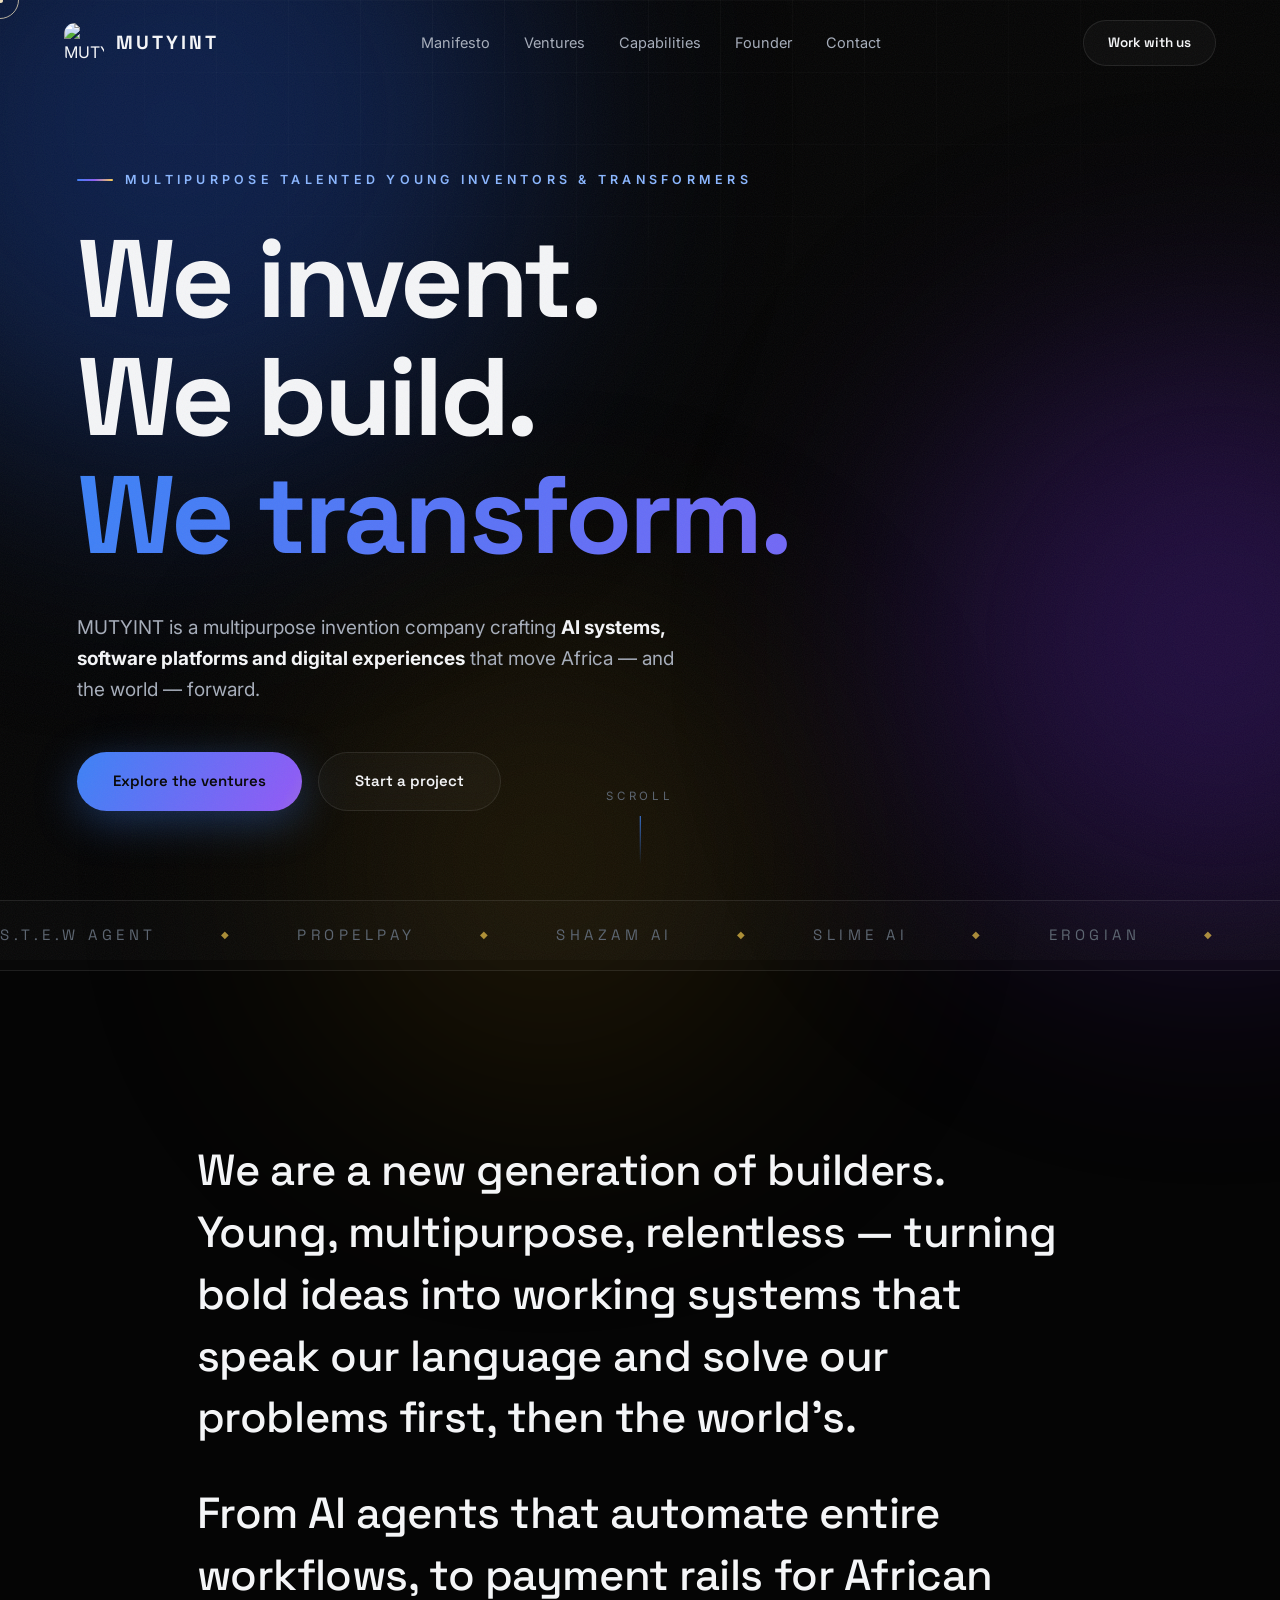
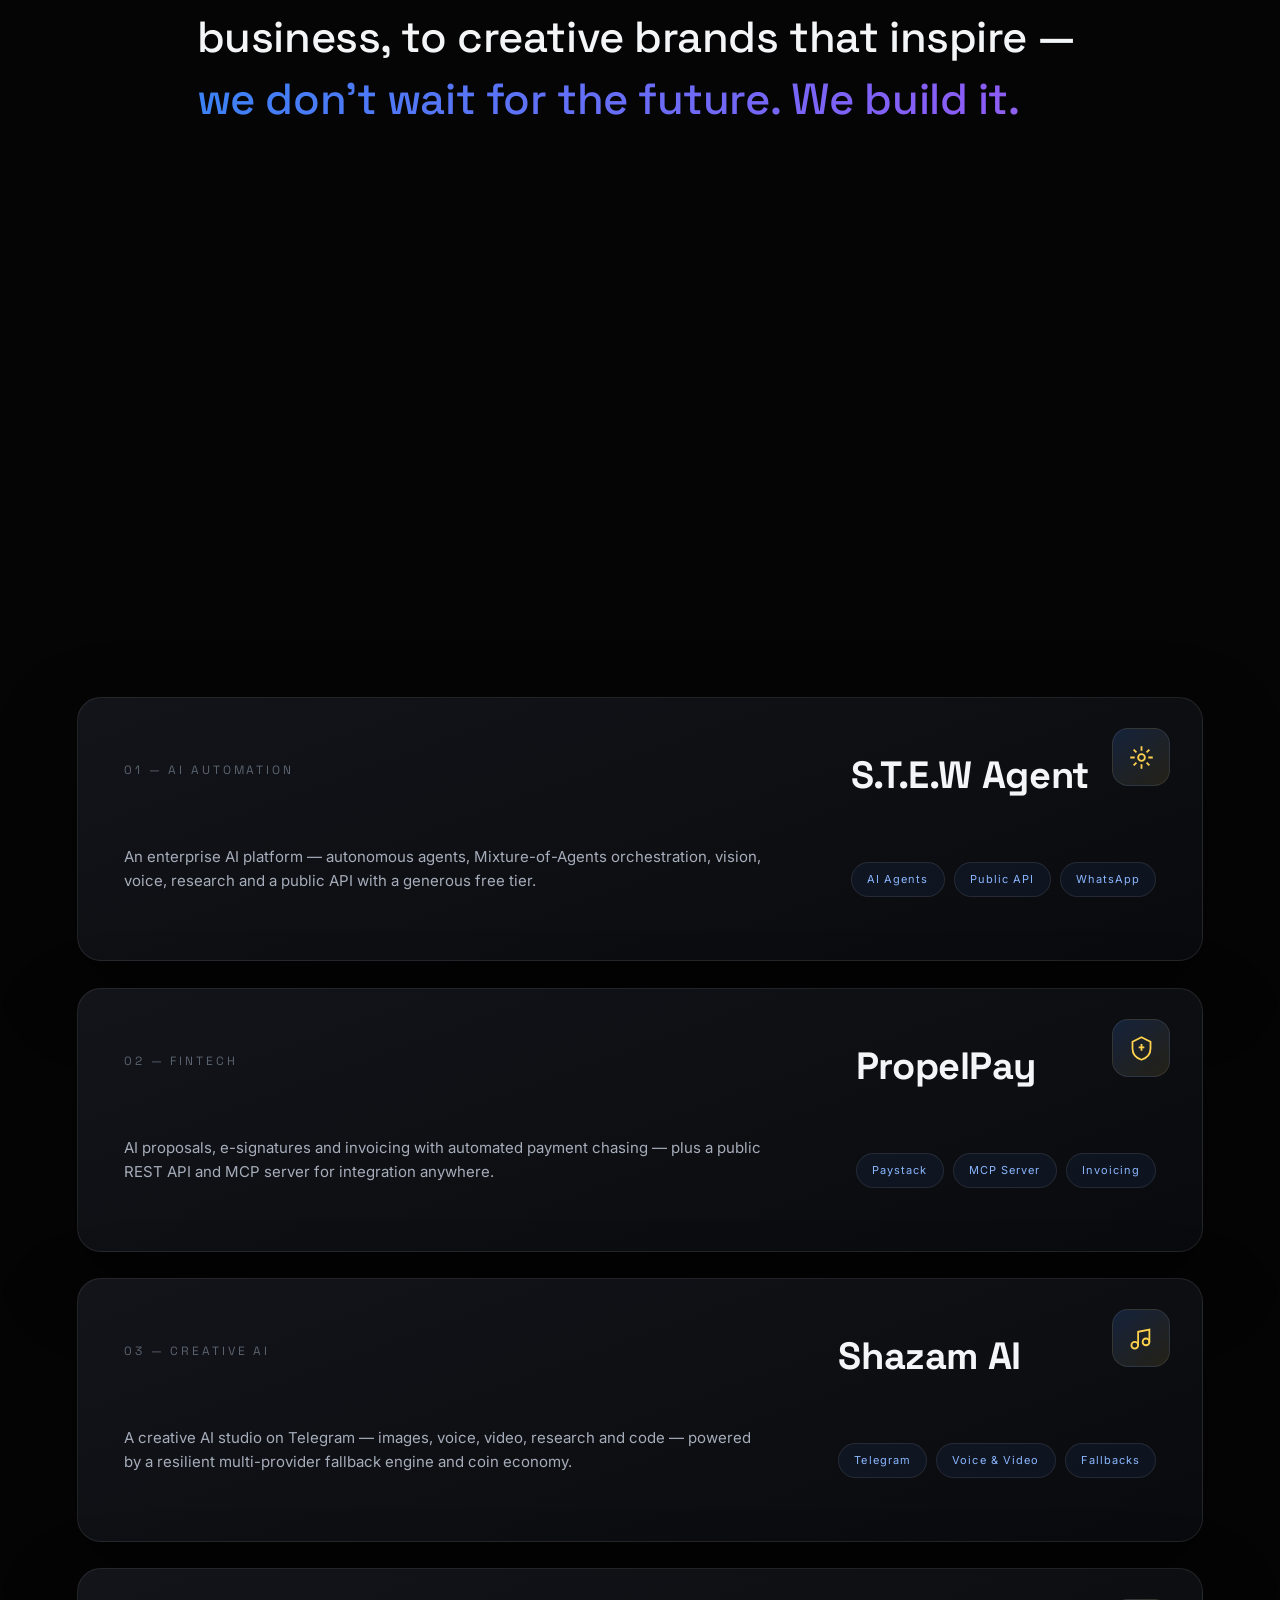
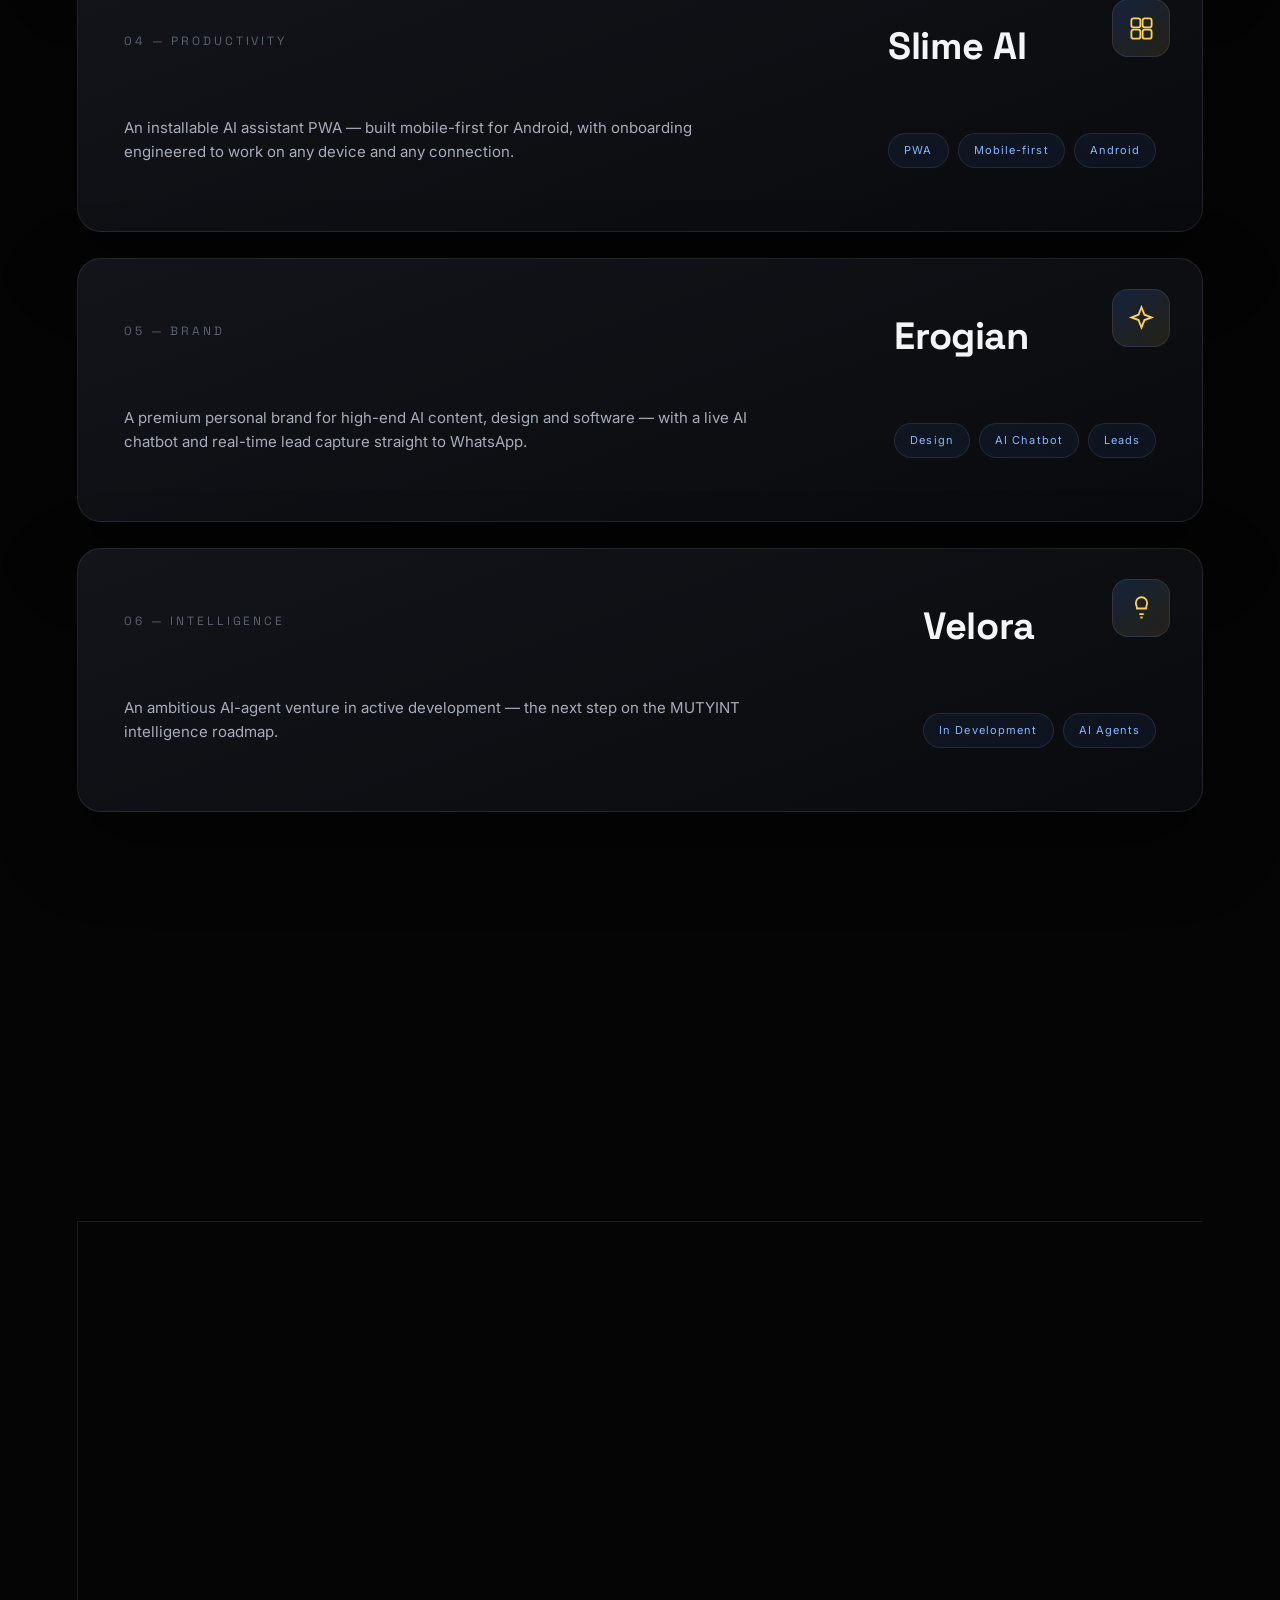
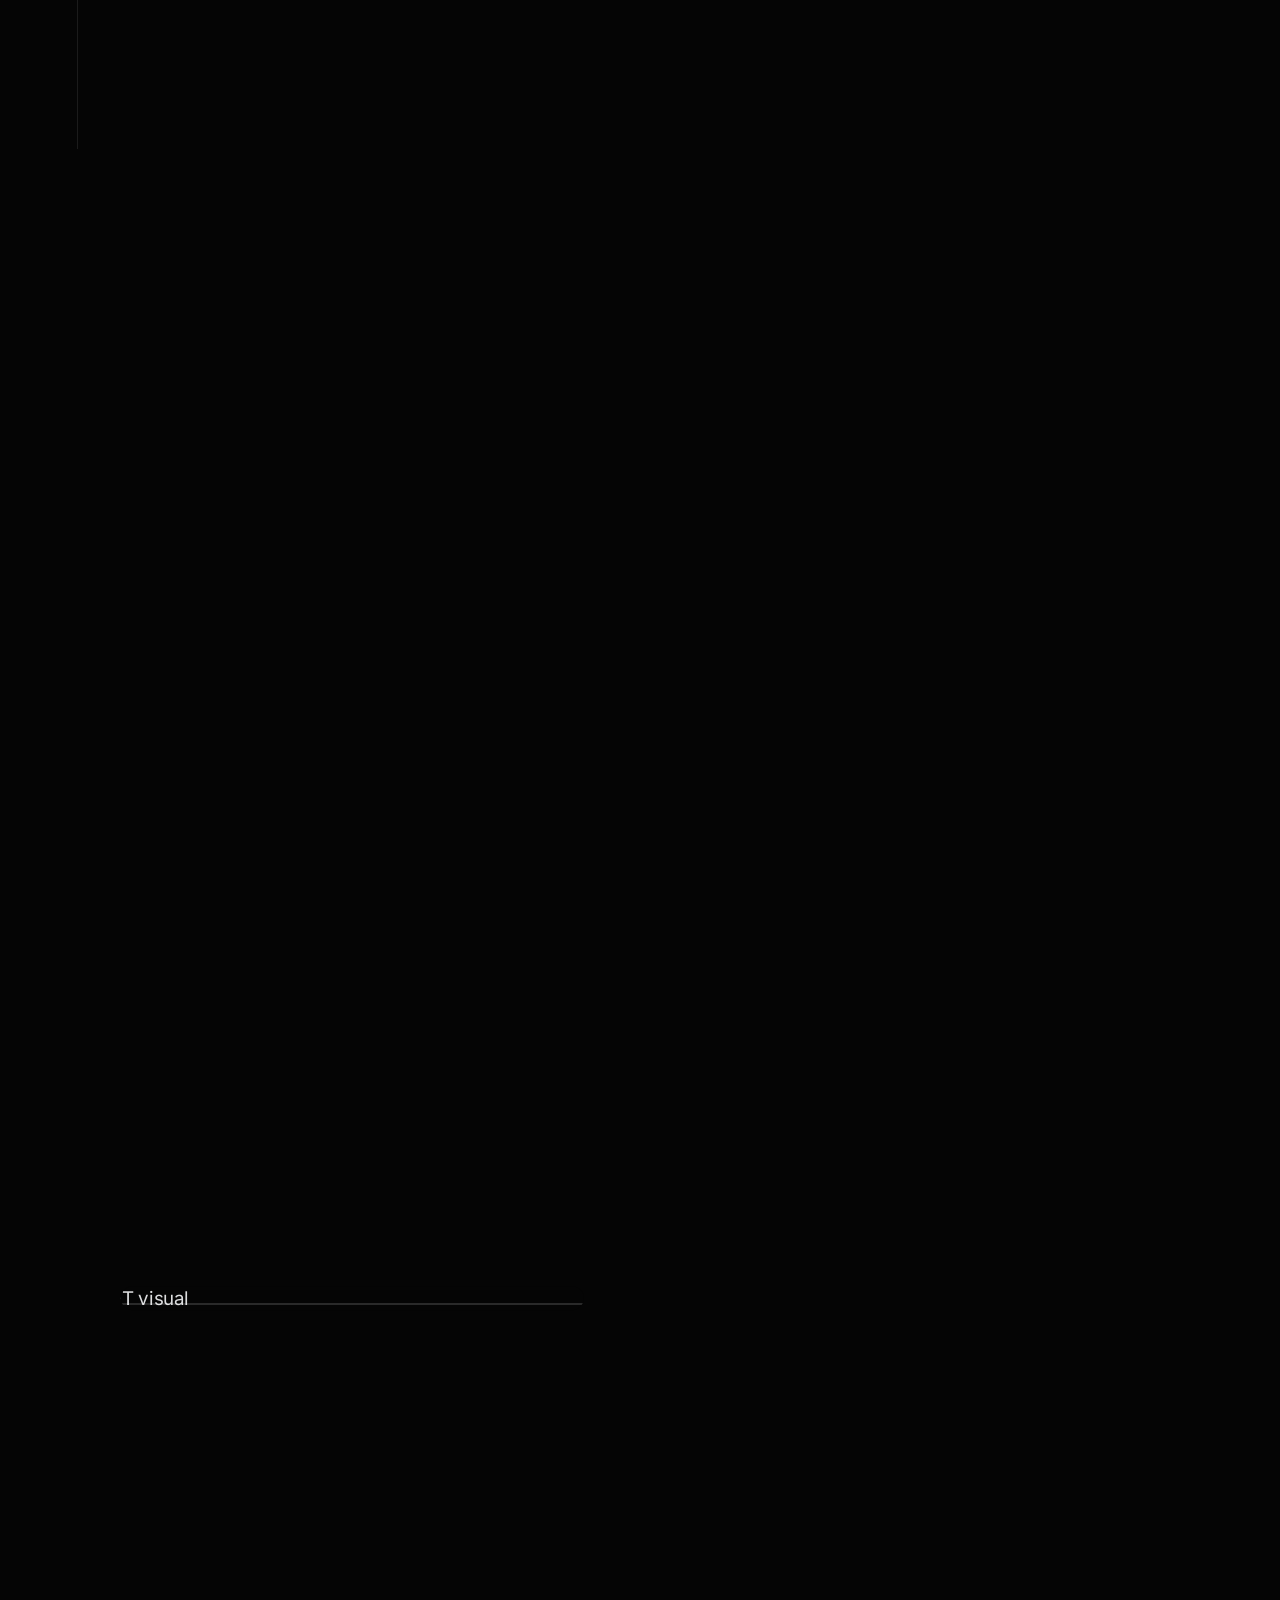
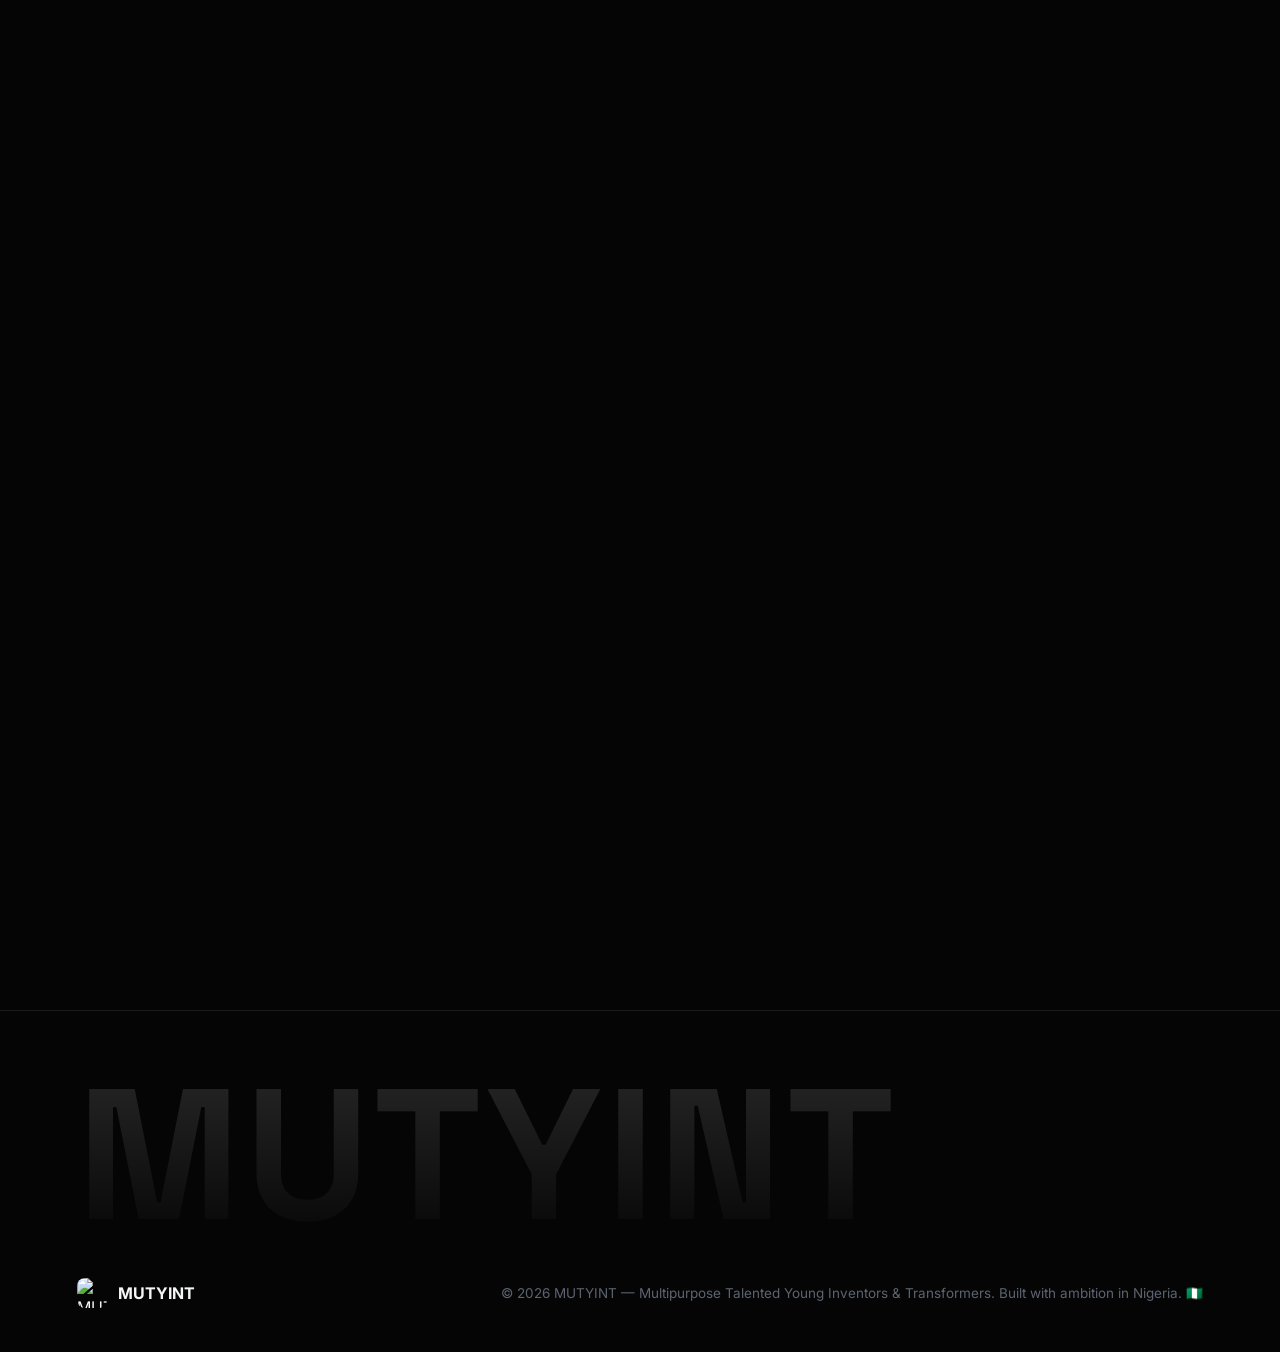
==== index.html @ 295677ee "MUTYINT flagship site: cinematic dark-luxury landing page - Preloader with counter + clip-path curta" ====
<!DOCTYPE html>
<html lang="en">
<head>
<meta charset="UTF-8">
<meta name="viewport" content="width=device-width, initial-scale=1.0">
<title>MUTYINT — Multipurpose Talented Young Inventors & Transformers</title>
<meta name="description" content="MUTYINT is a multipurpose invention company building AI systems, software platforms and digital experiences that transform how Africa — and the world — works. Home of S.T.E.W, PropelPay, Shazam AI and more.">
<meta property="og:title" content="MUTYINT — We Invent. We Transform.">
<meta property="og:description" content="Multipurpose Talented Young Inventors & Transformers. Building the future of AI, software and digital invention.">
<meta property="og:image" content="https://media.base44.com/images/public/6a3e59929cb482183c6b0370/16f58689c_generated_image.png">
<link rel="icon" href="https://media.base44.com/images/public/6a3e59929cb482183c6b0370/cd534934d_generated_image.png">
<link rel="preconnect" href="https://fonts.googleapis.com">
<link rel="preconnect" href="https://fonts.gstatic.com" crossorigin>
<link href="https://fonts.googleapis.com/css2?family=Space+Grotesk:wght@400;500;600;700&family=Inter:wght@300;400;500;600&display=swap" rel="stylesheet">
<script src="https://unpkg.com/lenis@1.1.14/dist/lenis.min.js"></script>
<style>
:root{
  --bg:#050505; --panel:rgba(255,255,255,.03); --panel2:rgba(255,255,255,.05);
  --blue:#3B82F6; --blue-bright:#8AB6FF; --gold:#FFD24D; --violet:#8B5CF6;
  --text:#F4F5F7; --muted:#A6ADBA; --faint:#5B6470;
  --radius:24px; --border:1px solid rgba(255,255,255,.09);
  --grad:linear-gradient(120deg,#3B82F6 0%,#8B5CF6 48%,#FFD24D 100%);
  --font-d:'Space Grotesk',sans-serif; --font-b:'Inter',sans-serif;
  --ease:cubic-bezier(.22,1,.36,1);
}
*{margin:0;padding:0;box-sizing:border-box}
html{scroll-behavior:auto}
html.lenis,html.lenis body{height:auto}
.lenis.lenis-smooth{scroll-behavior:auto!important}
body{background:var(--bg);color:var(--text);font-family:var(--font-b);overflow-x:hidden;line-height:1.65}
::selection{background:var(--blue);color:#fff}
a{color:inherit;text-decoration:none}
img{max-width:100%;display:block}
button{font:inherit}

/* ---------- film grain + progress ---------- */
#grain{position:fixed;inset:-60px;z-index:96;pointer-events:none;opacity:.055;background-image:url("data:image/svg+xml,%3Csvg xmlns='http://www.w3.org/2000/svg' width='300' height='300'%3E%3Cfilter id='n'%3E%3CfeTurbulence type='fractalNoise' baseFrequency='0.9' numOctaves='2'/%3E%3C/filter%3E%3Crect width='300' height='300' filter='url(%23n)'/%3E%3C/svg%3E");animation:grain 1.4s steps(4) infinite}
@keyframes grain{0%{transform:translate(0,0)}25%{transform:translate(-14px,10px)}50%{transform:translate(10px,-12px)}75%{transform:translate(-8px,-8px)}100%{transform:translate(12px,10px)}}
#prog{position:fixed;top:0;left:0;height:2px;width:0;background:var(--grad);z-index:200;box-shadow:0 0 14px rgba(59,130,246,.7)}

/* ---------- custom cursor ---------- */
#cur,#curDot{position:fixed;top:0;left:0;pointer-events:none;z-index:300;border-radius:50%;mix-blend-mode:difference}
#cur{width:38px;height:38px;border:1.5px solid rgba(255,255,255,.75);transition:width .35s var(--ease),height .35s var(--ease),opacity .3s;margin:-19px 0 0 -19px}
#curDot{width:5px;height:5px;background:#fff;margin:-2.5px 0 0 -2.5px}
#cur.big{width:74px;height:74px;margin:-37px 0 0 -37px}
@media(hover:none),(pointer:coarse){#cur,#curDot{display:none}}

/* ---------- preloader ---------- */
#loader{position:fixed;inset:0;background:var(--bg);z-index:1000;display:flex;align-items:center;justify-content:center;flex-direction:column;gap:26px;transition:clip-path 1.1s var(--ease)}
#loader.lift{clip-path:inset(0 0 100% 0)}
#loader .word{display:flex;overflow:hidden}
#loader .word span{font-family:var(--font-d);font-weight:700;font-size:clamp(40px,9vw,88px);letter-spacing:.06em;display:inline-block;transform:translateY(115%);animation:lup .9s var(--ease) forwards}
#loader .word span:nth-child(2){animation-delay:.07s;color:var(--blue-bright)}
#loader .word span:nth-child(3){animation-delay:.14s;color:var(--violet)}
#loader .word span:nth-child(4){animation-delay:.21s;color:var(--gold)}
@keyframes lup{to{transform:none}}
#loader .pct{font-family:var(--font-d);font-size:13px;letter-spacing:.5em;color:var(--faint)}
#loader .bar{width:min(240px,40vw);height:1.5px;background:rgba(255,255,255,.08);border-radius:2px;overflow:hidden}
#loader .bar i{display:block;height:100%;width:0;background:var(--grad);transition:width .2s linear}

/* ---------- background fx ---------- */
.aurora{position:fixed;border-radius:50%;filter:blur(130px);z-index:0;pointer-events:none;will-change:transform}
.aurora.a1{width:55vw;height:55vw;background:#163a8f;top:-18vw;left:-14vw;opacity:.5}
.aurora.a2{width:46vw;height:46vw;background:#5b21b6;top:38vh;right:-18vw;opacity:.34}
.aurora.a3{width:38vw;height:38vw;background:#7a5808;bottom:-16vw;left:24vw;opacity:.2}
.mesh{position:fixed;inset:0;z-index:0;pointer-events:none;background-image:linear-gradient(rgba(255,255,255,.028) 1px,transparent 1px),linear-gradient(90deg,rgba(255,255,255,.028) 1px,transparent 1px);background-size:72px 72px;mask-image:radial-gradient(80% 60% at 50% 0%,#000 10%,transparent 78%)}

/* ---------- nav ---------- */
nav{position:fixed;top:0;left:0;right:0;z-index:150;display:flex;align-items:center;justify-content:space-between;padding:20px clamp(20px,5vw,64px);transition:transform .55s var(--ease),background .4s,border-color .4s;border-bottom:1px solid transparent}
nav.scrolled{background:rgba(5,5,5,.68);backdrop-filter:blur(20px);border-color:rgba(255,255,255,.07)}
nav.hide{transform:translateY(-110%)}
.brand{display:flex;align-items:center;gap:12px}
.brand img{width:40px;height:40px;border-radius:11px;transition:transform .5s var(--ease)}
.brand:hover img{transform:rotate(-8deg) scale(1.08)}
.brand b{font-family:var(--font-d);font-size:19px;letter-spacing:.16em}
.nav-links{display:flex;gap:34px;font-size:14.5px;color:var(--muted)}
.nav-links a{position:relative;transition:color .3s;padding:4px 0}
.nav-links a::after{content:"";position:absolute;left:0;bottom:0;width:100%;height:1.5px;background:var(--grad);transform:scaleX(0);transform-origin:right;transition:transform .45s var(--ease)}
.nav-links a:hover{color:#fff}
.nav-links a:hover::after{transform:scaleX(1);transform-origin:left}
.nav-cta{font-family:var(--font-d);font-size:13.5px;font-weight:600;padding:11px 24px;border-radius:999px;border:var(--border);background:var(--panel);color:var(--text);transition:.35s;cursor:pointer}
.nav-cta:hover{border-color:rgba(138,182,255,.55);background:rgba(59,130,246,.13);box-shadow:0 0 28px rgba(59,130,246,.25)}
#burger{display:none;flex-direction:column;gap:5.5px;background:none;border:none;cursor:pointer;padding:6px;z-index:160}
#burger i{width:24px;height:2px;background:var(--text);transition:.4s var(--ease);display:block;border-radius:2px}
#burger.open i:nth-child(1){transform:translateY(7.5px) rotate(45deg)}
#burger.open i:nth-child(2){opacity:0;transform:scaleX(0)}
#burger.open i:nth-child(3){transform:translateY(-7.5px) rotate(-45deg)}

/* ---------- shared ---------- */
section{position:relative;z-index:1;padding:clamp(90px,13vh,150px) clamp(20px,6vw,90px);max-width:1280px;margin:0 auto}
.eyebrow{display:inline-flex;align-items:center;gap:12px;font-size:12.5px;letter-spacing:.34em;text-transform:uppercase;color:var(--blue-bright);font-weight:600;margin-bottom:24px}
.eyebrow::before{content:"";width:36px;height:1.5px;background:var(--grad);border-radius:2px}
h2{font-family:var(--font-d);font-size:clamp(36px,5vw,62px);line-height:1.06;font-weight:700;letter-spacing:-.015em;margin-bottom:20px}
.grad-text{background:var(--grad);background-size:200% auto;-webkit-background-clip:text;background-clip:text;-webkit-text-fill-color:transparent;animation:gradShift 6s ease-in-out infinite alternate}
@keyframes gradShift{to{background-position:100% center}}
.sub{color:var(--muted);font-size:clamp(15px,1.4vw,18px);max-width:640px}

/* line mask reveal */
.mask{display:block;overflow:hidden}
.mask>span{display:block;transform:translateY(112%);transition:transform 1.15s var(--ease)}
.in .mask>span,.mask.in>span{transform:none}
.m2 .mask:nth-child(2)>span{transition-delay:.1s}.m3 .mask:nth-child(3)>span{transition-delay:.2s}

/* fade reveal */
.rv{opacity:0;transform:translateY(40px);transition:opacity 1s var(--ease),transform 1s var(--ease)}
.rv.in{opacity:1;transform:none}
.rv.d1{transition-delay:.12s}.rv.d2{transition-delay:.24s}.rv.d3{transition-delay:.36s}.rv.d4{transition-delay:.48s}

/* ---------- hero ---------- */
.hero{min-height:100svh;display:flex;flex-direction:column;justify-content:center;padding:150px clamp(20px,6vw,90px) 70px;max-width:1280px;margin:0 auto;position:relative;z-index:1}
.hero-visual{position:absolute;right:-6vw;top:12vh;width:min(52vw,760px);z-index:-1;opacity:.42;filter:saturate(1.15);mask-image:radial-gradient(closest-side,#000 26%,transparent 90%);will-change:transform}
.hero h1{font-family:var(--font-d);font-weight:700;font-size:clamp(46px,8.6vw,118px);line-height:1.01;letter-spacing:-.03em;margin:10px 0 34px}
.hero h1 .mask{padding-bottom:.06em}
.hero h1 .mask>span{transform:translateY(112%)}
.hero.play .mask>span{transform:none}
.hero.play .mask:nth-child(2)>span{transition-delay:.13s}
.hero.play .mask:nth-child(3)>span{transition-delay:.26s}
.hero .lead{color:var(--muted);font-size:clamp(16px,1.5vw,19px);max-width:620px;margin-bottom:46px;opacity:0;transform:translateY(26px);transition:opacity 1s var(--ease) .5s,transform 1s var(--ease) .5s}
.hero.play .lead{opacity:1;transform:none}
.hero .lead strong{color:var(--text)}
.hero-btns{display:flex;gap:16px;flex-wrap:wrap;opacity:0;transform:translateY(26px);transition:opacity 1s var(--ease) .65s,transform 1s var(--ease) .65s}
.hero.play .hero-btns{opacity:1;transform:none}
.btn{position:relative;display:inline-flex;align-items:center;gap:10px;font-family:var(--font-d);font-weight:600;font-size:15px;padding:16px 36px;border-radius:999px;transition:transform .5s var(--ease),box-shadow .5s var(--ease),background-position .6s;cursor:pointer;border:none;will-change:transform}
.btn.primary{background:var(--grad);background-size:200% auto;color:#050505;box-shadow:0 10px 44px rgba(59,130,246,.35)}
.btn.primary:hover{background-position:100% center;box-shadow:0 18px 64px rgba(139,92,246,.5)}
.btn.primary::after{content:"";position:absolute;inset:0;border-radius:inherit;background:linear-gradient(105deg,transparent 38%,rgba(255,255,255,.55) 50%,transparent 62%);translate:-120% 0;transition:translate .9s var(--ease)}
.btn.primary:hover::after{translate:120% 0}
.btn.ghost{background:var(--panel);border:var(--border);color:var(--text);backdrop-filter:blur(10px)}
.btn.ghost:hover{border-color:rgba(255,210,77,.5);box-shadow:0 0 34px rgba(255,210,77,.16)}
.scroll-hint{position:absolute;bottom:36px;left:50%;transform:translateX(-50%);color:var(--faint);font-size:11.5px;letter-spacing:.34em;text-transform:uppercase;display:flex;flex-direction:column;align-items:center;gap:10px;opacity:0;transition:opacity 1s 1.2s}
.hero.play~.scroll-hint,.scroll-hint.in{opacity:1}
.scroll-hint::after{content:"";width:1px;height:48px;background:linear-gradient(var(--blue),transparent);animation:drop 1.9s var(--ease) infinite}
@keyframes drop{0%{transform:scaleY(0);transform-origin:top}55%{transform:scaleY(1);transform-origin:top}56%{transform-origin:bottom}100%{transform:scaleY(0);transform-origin:bottom}}

/* ---------- ticker ---------- */
.ticker{position:relative;z-index:1;border-top:var(--border);border-bottom:var(--border);padding:22px 0;overflow:hidden;background:rgba(255,255,255,.015)}
.ticker-track{display:flex;gap:64px;width:max-content;animation:scrollX 32s linear infinite;white-space:nowrap}
.ticker:hover .ticker-track{animation-play-state:paused}
.ticker-track span{font-family:var(--font-d);font-size:15px;letter-spacing:.3em;text-transform:uppercase;color:var(--faint);display:flex;align-items:center;gap:64px;transition:color .3s}
.ticker-track span:hover{color:var(--gold)}
.ticker-track span::after{content:"◆";color:var(--gold);font-size:10px;opacity:.65}
@keyframes scrollX{to{transform:translateX(-50%)}}

/* ---------- manifesto (scroll-lit words) ---------- */
.mani{max-width:1040px}
.mani p{font-family:var(--font-d);font-size:clamp(24px,3.4vw,44px);line-height:1.42;font-weight:500;letter-spacing:-.01em}
.mani p .w{opacity:.13;transition:opacity .5s ease}
.mani p .w.lit{opacity:1}
.mani p em{font-style:normal;background:var(--grad);background-size:200% auto;-webkit-background-clip:text;background-clip:text;-webkit-text-fill-color:transparent}
.mani .gap{display:block;height:34px}

/* ---------- ventures: sticky stack ---------- */
#ventures .head{margin-bottom:10px}
.stack{position:relative;z-index:1;margin-top:70px;display:flex;flex-direction:column;gap:26px}
.stack .sp{position:sticky;top:calc(88px + var(--i)*14px)}
.vcard{position:relative;background:linear-gradient(160deg,rgba(20,22,28,.92),rgba(10,11,14,.94));border:var(--border);border-radius:var(--radius);padding:clamp(28px,4vw,46px);display:grid;grid-template-columns:1fr auto;gap:26px;align-items:center;overflow:hidden;transform-style:preserve-3d;box-shadow:0 30px 80px rgba(0,0,0,.45);will-change:transform;transition:box-shadow .5s}
.vcard::before{content:"";position:absolute;inset:0;background:radial-gradient(680px circle at var(--mx,50%) var(--my,0%),rgba(59,130,246,.15),transparent 44%);opacity:0;transition:opacity .5s}
.vcard:hover::before{opacity:1}
.vcard .num{font-family:var(--font-d);font-size:12px;color:var(--faint);letter-spacing:.24em;margin-bottom:20px}
.vcard .ic{position:absolute;top:30px;right:32px;width:58px;height:58px;border-radius:16px;display:grid;place-items:center;background:linear-gradient(140deg,rgba(59,130,246,.18),rgba(255,210,77,.1));border:var(--border);transition:transform .5s var(--ease)}
.vcard:hover .ic{transform:rotate(-8deg) scale(1.1)}
.vcard .ic svg{width:27px;height:27px;stroke:var(--gold);fill:none;stroke-width:1.6}
.vcard h3{font-family:var(--font-d);font-size:clamp(26px,3vw,38px);margin-bottom:12px;letter-spacing:-.01em}
.vcard p{color:var(--muted);font-size:15px;max-width:640px;margin-bottom:20px}
.chips{display:flex;flex-wrap:wrap;gap:9px}
.chip{font-size:11px;letter-spacing:.1em;padding:7px 15px;border-radius:999px;border:var(--border);color:var(--blue-bright);background:rgba(59,130,246,.07);transition:.3s}
.vcard:hover .chip{border-color:rgba(138,182,255,.3)}

/* ---------- capabilities ---------- */
.caps{display:grid;grid-template-columns:repeat(2,1fr);margin-top:56px;border-top:var(--border);border-left:var(--border)}
.cap{padding:48px 40px;border-right:var(--border);border-bottom:var(--border);position:relative;overflow:hidden;transition:background .5s}
.cap::before{content:"";position:absolute;left:0;top:0;width:100%;height:2px;background:var(--grad);transform:scaleX(0);transform-origin:left;transition:transform .6s var(--ease)}
.cap:hover::before{transform:scaleX(1)}
.cap:hover{background:rgba(255,255,255,.026)}
.cap .k{font-family:var(--font-d);font-size:13px;color:var(--gold);letter-spacing:.26em;margin-bottom:18px}
.cap h3{font-family:var(--font-d);font-size:clamp(21px,2vw,27px);margin-bottom:13px}
.cap p{color:var(--muted);font-size:14.5px;max-width:480px}
.cap .arrow{position:absolute;right:34px;bottom:30px;font-size:22px;color:var(--faint);transition:transform .5s var(--ease),color .4s}
.cap:hover .arrow{transform:translate(6px,-6px);color:var(--gold)}

/* ---------- stats ---------- */
.stats{display:grid;grid-template-columns:repeat(4,1fr);gap:20px;margin-top:54px}
.stat{text-align:center;padding:42px 16px;background:var(--panel);border:var(--border);border-radius:var(--radius);position:relative;overflow:hidden;transition:transform .5s var(--ease),border-color .4s}
.stat:hover{transform:translateY(-6px);border-color:rgba(138,182,255,.32)}
.stat::after{content:"";position:absolute;bottom:0;left:22%;right:22%;height:2px;background:var(--grad);opacity:0;transition:opacity .4s}
.stat:hover::after{opacity:1}
.stat b{font-family:var(--font-d);font-size:clamp(40px,4.6vw,60px);font-weight:700;display:block;line-height:1.08;background:var(--grad);background-size:200% auto;-webkit-background-clip:text;background-clip:text;-webkit-text-fill-color:transparent}
.stat span{color:var(--muted);font-size:12.5px;letter-spacing:.18em;text-transform:uppercase}

/* ---------- founder ---------- */
.founder{display:grid;grid-template-columns:1.05fr .95fr;gap:clamp(34px,6vw,90px);align-items:center}
.founder .mark{position:relative;border-radius:30px;overflow:hidden;border:var(--border);background:var(--bg);clip-path:inset(8% 8% 8% 8% round 26px);transition:clip-path 1.2s var(--ease)}
.founder .mark.in{clip-path:inset(0 0 0 0 round 30px)}
.founder .mark img{width:100%;opacity:.9;transform:scale(1.18);transition:transform 1.4s var(--ease)}
.founder .mark.in img{transform:scale(1)}
.founder .frame{position:absolute;inset:18px;border:1px solid rgba(255,255,255,.15);border-radius:16px;pointer-events:none}
.founder blockquote{font-family:var(--font-d);font-size:clamp(21px,2.5vw,29px);line-height:1.45;border-left:3px solid;border-image:var(--grad) 1;padding-left:28px;margin:30px 0 28px;font-weight:500}
.founder .who{display:flex;align-items:center;gap:16px;margin-top:32px}
.founder .who img{width:54px;height:54px;border-radius:50%;border:1px solid rgba(255,210,77,.45)}
.founder .who b{font-family:var(--font-d);display:block;font-size:17px}
.founder .who span{color:var(--muted);font-size:13.5px}
.founder .bio{color:var(--muted);font-size:15.5px}
.founder .bio strong{color:var(--gold)}

/* ---------- cta ---------- */
.cta-box{text-align:center;padding:clamp(64px,10vw,120px) clamp(20px,6vw,80px);border-radius:34px;position:relative;overflow:hidden;border:var(--border);background:radial-gradient(130% 150% at 50% -25%,rgba(59,130,246,.18),rgba(5,5,5,0) 55%),var(--panel)}
.cta-box::before{content:"";position:absolute;top:-2px;left:28%;right:28%;height:2px;background:var(--grad)}
.cta-box .sub{margin:0 auto 46px}
.cta-box .hero-btns{justify-content:center}
.cta-contact{display:flex;gap:14px;justify-content:center;flex-wrap:wrap;margin-top:30px}
.cta-contact a{display:inline-flex;align-items:center;gap:9px;padding:14px 28px;border-radius:999px;border:var(--border);background:rgba(255,255,255,.03);color:var(--muted);font-size:14px;transition:.35s}
.cta-contact a:hover{color:#fff;border-color:rgba(138,182,255,.55);box-shadow:0 0 28px rgba(59,130,246,.16);transform:translateY(-3px)}

/* ---------- footer ---------- */
footer{position:relative;z-index:1;border-top:var(--border);padding:60px clamp(20px,6vw,90px) 44px;max-width:1280px;margin:0 auto}
footer .wordmark{font-family:var(--font-d);font-weight:700;font-size:clamp(64px,14.5vw,210px);letter-spacing:.02em;line-height:.9;background:linear-gradient(180deg,rgba(255,255,255,.13),rgba(255,255,255,.015));-webkit-background-clip:text;background-clip:text;-webkit-text-fill-color:transparent;user-select:none;margin-bottom:40px;transition:background .6s}
footer .wordmark:hover{background:linear-gradient(180deg,rgba(138,182,255,.35),rgba(255,210,77,.06));-webkit-background-clip:text;background-clip:text}
footer .row{display:flex;justify-content:space-between;align-items:center;gap:26px;flex-wrap:wrap}
footer p{color:var(--faint);font-size:13.5px}
footer .fbrand{display:flex;align-items:center;gap:11px}
footer .fbrand img{width:30px;height:30px;border-radius:8px}

/* ---------- responsive ---------- */
@media(max-width:960px){
  .nav-links{position:fixed;top:0;right:0;bottom:0;width:min(80vw,340px);background:rgba(6,6,9,.97);backdrop-filter:blur(26px);flex-direction:column;justify-content:center;padding:0 46px;gap:32px;transform:translateX(102%);transition:transform .6s var(--ease);border-left:var(--border);z-index:155}
  .nav-links.open{transform:none}
  .nav-links a{font-size:23px;font-family:var(--font-d)}
  .nav-links a::after{bottom:2px}
  #burger{display:flex}
  .nav-cta{display:none}
  .hero-visual{opacity:.22;right:-28vw;top:26vh;width:80vw}
  .stats{grid-template-columns:repeat(2,1fr)}
  .caps{grid-template-columns:1fr}
  .founder{grid-template-columns:1fr}
  .vcard{grid-template-columns:1fr}
  .vcard .ic{position:static;margin-bottom:22px}
  .aurora{opacity:.5}
  .stack .sp{top:calc(76px + var(--i)*10px)}
}
@media(max-width:620px){.hero h1{font-size:clamp(42px,12vw,64px)}}
@media(prefers-reduced-motion:reduce){
  *,*::before,*::after{animation:none!important;transition:none!important}
  .hero .mask>span,.hero .lead,.hero .hero-btns{transform:none;opacity:1}
  .rv,.mask>span{opacity:1!important;transform:none!important}
  .mani p .w{opacity:1}
}
</style>
</head>
<body>

<div id="loader">
  <div class="word"><span>M</span><span>U</span><span>T</span><span>Y</span><span>I</span><span>N</span><span>T</span></div>
  <div class="bar"><i id="ldBar"></i></div>
  <div class="pct" id="ldPct">0%</div>
</div>

<div id="prog"></div>
<div id="grain"></div>
<div id="cur"></div><div id="curDot"></div>

<div class="aurora a1"></div><div class="aurora a2"></div><div class="aurora a3"></div>
<div class="mesh"></div>

<nav id="nav">
  <a class="brand" href="#top"><img src="https://media.base44.com/images/public/6a3e59929cb482183c6b0370/cd534934d_generated_image.png" alt="MUTYINT logo"><b>MUTYINT</b></a>
  <div class="nav-links" id="navLinks">
    <a href="#manifesto">Manifesto</a>
    <a href="#ventures">Ventures</a>
    <a href="#capabilities">Capabilities</a>
    <a href="#founder">Founder</a>
    <a href="#contact">Contact</a>
  </div>
  <button class="nav-cta" data-goto="#contact">Work with us</button>
  <button id="burger" aria-label="Menu"><i></i><i></i><i></i></button>
</nav>

<header class="hero" id="top">
  <img class="hero-visual" id="heroVisual" src="https://media.base44.com/images/public/6a3e59929cb482183c6b0370/16f58689c_generated_image.png" alt="">
  <span class="eyebrow">Multipurpose Talented Young Inventors &amp; Transformers</span>
  <h1>
    <span class="mask"><span>We invent.</span></span>
    <span class="mask"><span>We build.</span></span>
    <span class="mask"><span class="grad-text">We transform.</span></span>
  </h1>
  <p class="lead">MUTYINT is a multipurpose invention company crafting <strong>AI systems, software platforms and digital experiences</strong> that move Africa — and the world — forward.</p>
  <div class="hero-btns">
    <button class="btn primary" data-goto="#ventures">Explore the ventures</button>
    <button class="btn ghost" data-goto="#contact">Start a project</button>
  </div>
  <div class="scroll-hint">Scroll</div>
</header>

<div class="ticker"><div class="ticker-track">
  <span>S.T.E.W Agent</span><span>PropelPay</span><span>Shazam AI</span><span>Slime AI</span><span>Erogian</span><span>Velora</span><span>MUTYINT</span>
  <span>S.T.E.W Agent</span><span>PropelPay</span><span>Shazam AI</span><span>Slime AI</span><span>Erogian</span><span>Velora</span><span>MUTYINT</span>
</div></div>

<section class="mani" id="manifesto">
  <span class="eyebrow rv">The Manifesto</span>
  <p class="mani-p">We are a new generation of builders. Young, multipurpose, relentless — turning bold ideas into working systems that speak our language and solve our problems first, then the world's.</p>
  <span class="gap"></span>
  <p class="mani-p">From AI agents that automate entire workflows, to payment rails for African business, to creative brands that inspire — <em>we don't wait for the future. We build it.</em></p>
</section>

<section id="ventures">
  <div class="head">
    <span class="eyebrow rv">The Ventures</span>
    <h2 class="m2"><span class="mask"><span>One vision.</span></span><span class="mask"><span class="grad-text">Six flagships.</span></span></h2>
    <p class="sub rv d2">Every product is a real, live system — deployed, billing and serving users today. Scroll through the portfolio.</p>
  </div>
  <div class="stack">
    <div class="sp" style="--i:0"><div class="vcard" data-tilt><div class="num">01 — AI AUTOMATION</div><div class="ic"><svg viewBox="0 0 24 24"><circle cx="12" cy="12" r="3"/><path d="M12 2v4M12 18v4M2 12h4M18 12h4M5 5l2.5 2.5M16.5 16.5L19 19M19 5l-2.5 2.5M7.5 16.5L5 19"/></svg></div><h3>S.T.E.W Agent</h3><p>An enterprise AI platform — autonomous agents, Mixture-of-Agents orchestration, vision, voice, research and a public API with a generous free tier.</p><div class="chips"><span class="chip">AI Agents</span><span class="chip">Public API</span><span class="chip">WhatsApp</span></div></div></div>
    <div class="sp" style="--i:1"><div class="vcard" data-tilt><div class="num">02 — FINTECH</div><div class="ic"><svg viewBox="0 0 24 24"><path d="M12 2L20 6v6c0 5-3.5 8.5-8 10-4.5-1.5-8-5-8-10V6z"/><path d="M12 8v6M9.5 11h5"/></svg></div><h3>PropelPay</h3><p>AI proposals, e-signatures and invoicing with automated payment chasing — plus a public REST API and MCP server for integration anywhere.</p><div class="chips"><span class="chip">Paystack</span><span class="chip">MCP Server</span><span class="chip">Invoicing</span></div></div></div>
    <div class="sp" style="--i:2"><div class="vcard" data-tilt><div class="num">03 — CREATIVE AI</div><div class="ic"><svg viewBox="0 0 24 24"><path d="M9 18V6l10-2v11"/><circle cx="6" cy="18" r="3"/><circle cx="16" cy="15" r="3"/></svg></div><h3>Shazam AI</h3><p>A creative AI studio on Telegram — images, voice, video, research and code — powered by a resilient multi-provider fallback engine and coin economy.</p><div class="chips"><span class="chip">Telegram</span><span class="chip">Voice &amp; Video</span><span class="chip">Fallbacks</span></div></div></div>
    <div class="sp" style="--i:3"><div class="vcard" data-tilt><div class="num">04 — PRODUCTIVITY</div><div class="ic"><svg viewBox="0 0 24 24"><rect x="3" y="3" width="8" height="8" rx="2"/><rect x="13" y="3" width="8" height="8" rx="2"/><rect x="3" y="13" width="8" height="8" rx="2"/><rect x="13" y="13" width="8" height="8" rx="2"/></svg></div><h3>Slime AI</h3><p>An installable AI assistant PWA — built mobile-first for Android, with onboarding engineered to work on any device and any connection.</p><div class="chips"><span class="chip">PWA</span><span class="chip">Mobile-first</span><span class="chip">Android</span></div></div></div>
    <div class="sp" style="--i:4"><div class="vcard" data-tilt><div class="num">05 — BRAND</div><div class="ic"><svg viewBox="0 0 24 24"><path d="M12 2l2.6 6.6L21 11l-6.4 2.4L12 20l-2.6-6.6L3 11l6.4-2.4z"/></svg></div><h3>Erogian</h3><p>A premium personal brand for high-end AI content, design and software — with a live AI chatbot and real-time lead capture straight to WhatsApp.</p><div class="chips"><span class="chip">Design</span><span class="chip">AI Chatbot</span><span class="chip">Leads</span></div></div></div>
    <div class="sp" style="--i:5"><div class="vcard" data-tilt><div class="num">06 — INTELLIGENCE</div><div class="ic"><svg viewBox="0 0 24 24"><path d="M12 2a5 5 0 015 5c0 2-1 3-1 5h-8c0-2-1-3-1-5a5 5 0 015-5z"/><path d="M10 17h4M11 20h2"/></svg></div><h3>Velora</h3><p>An ambitious AI-agent venture in active development — the next step on the MUTYINT intelligence roadmap.</p><div class="chips"><span class="chip">In Development</span><span class="chip">AI Agents</span></div></div></div>
  </div>
</section>

<section id="capabilities">
  <span class="eyebrow rv">Capabilities</span>
  <h2 class="m2"><span class="mask"><span>What we do.</span></span></h2>
  <div class="caps">
    <div class="cap rv d1"><div class="k">01</div><h3>AI Systems &amp; Automation</h3><p>Autonomous agents, multi-provider orchestration, vision, speech and research pipelines — engineered to stay online when individual providers fail.</p><span class="arrow">↗</span></div>
    <div class="cap rv d1"><div class="k">02</div><h3>Custom Software</h3><p>From SaaS platforms to public APIs, built end-to-end: database, backend, payments, deployment. Real products, shipped and billing.</p><span class="arrow">↗</span></div>
    <div class="cap rv d2"><div class="k">03</div><h3>Digital Transformation</h3><p>We take manual, slow workflows — proposals, invoices, chasing payments, content — and rebuild them as automated systems that run themselves.</p><span class="arrow">↗</span></div>
    <div class="cap rv d2"><div class="k">04</div><h3>Creative &amp; Brand</h3><p>Premium visual identity, AI-generated content and brand systems with a luxury dark aesthetic that makes products feel world-class.</p><span class="arrow">↗</span></div>
  </div>
</section>

<section>
  <span class="eyebrow rv">By the numbers</span>
  <h2 class="m2"><span class="mask"><span>Momentum,</span></span><span class="mask"><span class="grad-text">measured.</span></span></h2>
  <div class="stats">
    <div class="stat rv d1"><b data-count="6">0</b><span>Flagship products</span></div>
    <div class="stat rv d2"><b data-count="40" data-suffix="+">0</b><span>AI models integrated</span></div>
    <div class="stat rv d3"><b data-count="24" data-suffix="/7">0</b><span>Systems online</span></div>
    <div class="stat rv d4"><b data-count="1" data-suffix=" → ∞">0</b><span>Team ambition</span></div>
  </div>
</section>

<section class="founder" id="founder">
  <div class="mark" id="fmark"><img id="fimg" src="https://media.base44.com/images/public/6a3e59929cb482183c6b0370/16f58689c_generated_image.png" alt="MUTYINT visual"><div class="frame"></div></div>
  <div>
    <span class="eyebrow rv">The Founder</span>
    <blockquote class="rv d1">"Invention is not a privilege of the old world. Give young talented minds a problem, and we will build the future in response."</blockquote>
    <p class="bio rv d2">Emmanuel Ene Rejoice — known as <strong>Erogian</strong> — is a Nigerian inventor and software engineer building at the intersection of AI, fintech and creative technology. He founded MUTYINT as the home of multipurpose invention: one team, many talents, products that transform.</p>
    <div class="who rv d3">
      <img src="https://media.base44.com/images/public/6a3e59929cb482183c6b0370/cd534934d_generated_image.png" alt="Emmanuel Ene Rejoice">
      <div><b>Emmanuel Ene Rejoice</b><span>Founder &amp; Chief Inventor, MUTYINT</span></div>
    </div>
  </div>
</section>

<section id="contact">
  <div class="cta-box rv">
    <span class="eyebrow">Let's build</span>
    <h2 class="m2"><span class="mask"><span>Have an idea?</span></span><span class="mask"><span class="grad-text">Let's transform it.</span></span></h2>
    <p class="sub">Whether it's an AI system, a product, or a whole venture — reach out and let's invent it together.</p>
    <div class="hero-btns">
      <button class="btn primary" onclick="window.open('https://wa.me/2347045569291','_blank')">Message on WhatsApp</button>
      <button class="btn ghost" onclick="window.open('mailto:multipurposetalentedyounginven@gmail.com','_blank')">Send an email</button>
    </div>
    <div class="cta-contact">
      <a href="mailto:multipurposetalentedyounginven@gmail.com">✉ multipurposetalentedyounginven@gmail.com</a>
      <a href="https://x.com/Voscn247" target="_blank" rel="noopener">𝕏 @Voscn247</a>
    </div>
  </div>
</section>

<footer>
  <div class="wordmark">MUTYINT</div>
  <div class="row">
    <div class="fbrand"><img src="https://media.base44.com/images/public/6a3e59929cb482183c6b0370/cd534934d_generated_image.png" alt="MUTYINT"><b>MUTYINT</b></div>
    <p>© 2026 MUTYINT — Multipurpose Talented Young Inventors &amp; Transformers. Built with ambition in Nigeria. 🇳🇬</p>
  </div>
</footer>

<script>
const RM = matchMedia('(prefers-reduced-motion: reduce)').matches;

/* ---------- preloader ---------- */
(function(){
  const bar=document.getElementById('ldBar'),pct=document.getElementById('ldPct'),ld=document.getElementById('loader');
  let p=0;
  const t=setInterval(()=>{
    p=Math.min(100,p+Math.random()*17+4);
    bar.style.width=p+'%';pct.textContent=Math.floor(p)+'%';
    if(p>=100){clearInterval(t);setTimeout(()=>{ld.classList.add('lift');document.body.dataset.ready='1';onReady();},350);}
  },110);
})();

/* ---------- smooth scroll (Lenis) ---------- */
let lenis=null;
if(!RM && window.Lenis){
  lenis=new Lenis({lerp:.09,wheelMultiplier:1,smoothWheel:true});
  (function raf(t){lenis.raf(t);requestAnimationFrame(raf);})(0);
  lenis.on('scroll',()=>scrollFX());
}
function goTo(sel){const el=document.querySelector(sel);if(!el)return;
  if(lenis)lenis.scrollTo(el,{offset:-70,duration:1.4});
  else el.scrollIntoView({behavior:RM?'auto':'smooth'});}
document.querySelectorAll('[data-goto]').forEach(b=>b.addEventListener('click',()=>goTo(b.dataset.goto)));
document.querySelectorAll('a[href^="#"]').forEach(a=>a.addEventListener('click',e=>{e.preventDefault();goTo(a.getAttribute('href'));}));

/* ---------- hero intro ---------- */
function onReady(){
  setTimeout(()=>document.querySelector('.hero').classList.add('play'),RM?0:150);
  document.querySelector('.scroll-hint').classList.add('in');
}

/* ---------- nav ---------- */
const nav=document.getElementById('nav');let lastY=0;
function scrollFX(){
  const y=scrollY;
  nav.classList.toggle('scrolled',y>40);
  if(y>lastY&&y>420&&!document.getElementById('navLinks').classList.contains('open'))nav.classList.add('hide');
  else nav.classList.remove('hide');
  lastY=y;
  // progress bar
  const h=document.documentElement.scrollHeight-innerHeight;
  document.getElementById('prog').style.width=(h>0?y/h*100:0)+'%';
  // aurora parallax
  document.querySelector('.a1').style.transform=`translateY(${y*.08}px)`;
  document.querySelector('.a2').style.transform=`translateY(${y*-.05}px)`;
  // hero parallax
  const hv=document.getElementById('heroVisual');
  if(hv&&y<innerHeight*1.2){hv.style.transform=`translateY(${y*.14}px) scale(${1+y*.00006})`;}
  // manifesto word lighting
  lightWords();
}
addEventListener('scroll',()=>{if(!lenis)scrollFX();},{passive:true});
scrollFX();

/* ---------- mobile menu ---------- */
const burger=document.getElementById('burger'),links=document.getElementById('navLinks');
burger.addEventListener('click',()=>{burger.classList.toggle('open');links.classList.toggle('open');});
links.querySelectorAll('a').forEach(a=>a.addEventListener('click',()=>{burger.classList.remove('open');links.classList.remove('open');}));

/* ---------- reveals ---------- */
const io=new IntersectionObserver(es=>es.forEach(e=>{
  if(e.isIntersecting){
    e.target.classList.add('in');
    const p=e.target.closest('h2,.mani');if(p)p.classList.add('in');
    io.unobserve(e.target);
  }
}),{threshold:.15,rootMargin:'0px 0px -40px 0px'});
document.querySelectorAll('.rv').forEach(el=>io.observe(el));
document.querySelectorAll('h2.m2, h2.m3').forEach(el=>io.observe(el));
const mio=new IntersectionObserver(es=>es.forEach(e=>{if(e.isIntersecting){e.target.classList.add('in');mio.unobserve(e.target);}}),{threshold:.25});
const fmark=document.getElementById('fmark');mio.observe(fmark);

/* ---------- manifesto: word-by-word scroll lighting ---------- */
const manis=[...document.querySelectorAll('.mani-p')];
manis.forEach(p=>{
  const walk=node=>{
    [...node.childNodes].forEach(ch=>{
      if(ch.nodeType===3){
        const frag=document.createDocumentFragment();
        ch.textContent.split(/\s+/).filter(Boolean).forEach(word=>{
          const s=document.createElement('span');s.className='w';s.textContent=word;frag.appendChild(s);frag.appendChild(document.createTextNode(' '));
        });
        node.replaceChild(frag,ch);
      }else if(ch.nodeType===1&&ch.tagName!=='BR')walk(ch);
    });
  };
  walk(p);
});
function lightWords(){
  if(RM){document.querySelectorAll('.mani .w').forEach(w=>w.classList.add('lit'));return;}
  manis.forEach(p=>{
    const r=p.getBoundingClientRect();
    const prog=Math.min(1,Math.max(0,(innerHeight*.85-r.top)/(r.height+innerHeight*.35)));
    const ws=p.querySelectorAll('.w'),n=Math.floor(ws.length*prog);
    ws.forEach((w,i)=>w.classList.toggle('lit',i<n));
  });
}

/* ---------- counters ---------- */
const cio=new IntersectionObserver(es=>es.forEach(e=>{
  if(!e.isIntersecting)return;const el=e.target,target=+el.dataset.count,suf=el.dataset.suffix||'';let t0=null;
  const step=ts=>{if(!t0)t0=ts;const p=Math.min((ts-t0)/1500,1);
    el.firstChild.textContent=Math.round(target*(1-Math.pow(1-p,3)))+suf;
    if(p<1)requestAnimationFrame(step);};
  requestAnimationFrame(step);cio.unobserve(el);
}),{threshold:.6});
document.querySelectorAll('[data-count]').forEach(el=>{const hold=document.createElement('span');el.insertBefore(hold,el.firstChild);cio.observe(el);});

/* ---------- 3D tilt cards ---------- */
if(matchMedia('(hover:hover)').matches&&!RM){
  document.querySelectorAll('[data-tilt]').forEach(c=>{
    let raf;
    c.addEventListener('pointermove',e=>{
      const r=c.getBoundingClientRect(),px=(e.clientX-r.left)/r.width-.5,py=(e.clientY-r.top)/r.height-.5;
      c.style.setProperty('--mx',(px+.5)*r.width+'px');c.style.setProperty('--my',(py+.5)*r.height+'px');
      cancelAnimationFrame(raf);
      raf=requestAnimationFrame(()=>{c.style.transform=`perspective(1100px) rotateY(${px*5}deg) rotateX(${-py*5}deg) translateY(-2px)`;});
    });
    c.addEventListener('pointerleave',()=>{cancelAnimationFrame(raf);c.style.transition='transform .7s var(--ease)';c.style.transform='';setTimeout(()=>c.style.transition='',700);});
  });
}

/* ---------- magnetic buttons ---------- */
if(matchMedia('(hover:hover)').matches&&!RM){
  document.querySelectorAll('.btn').forEach(b=>{
    b.addEventListener('pointermove',e=>{
      const r=b.getBoundingClientRect(),dx=(e.clientX-r.left-r.width/2)*.22,dy=(e.clientY-r.top-r.height/2)*.3;
      b.style.transform=`translate(${dx}px,${dy}px)`;
    });
    b.addEventListener('pointerleave',()=>{b.style.transform='';});
  });
}

/* ---------- custom cursor ---------- */
if(matchMedia('(hover:hover) and (pointer:fine)').matches){
  const cur=document.getElementById('cur'),dot=document.getElementById('curDot');
  let mx=innerWidth/2,my=innerHeight/2,cx=mx,cy=my;
  addEventListener('pointermove',e=>{mx=e.clientX;my=e.clientY;dot.style.transform=`translate(${mx}px,${my}px)`;});
  (function loop(){cx+=(mx-cx)*.14;cy+=(my-cy)*.14;cur.style.transform=`translate(${cx}px,${cy}px)`;requestAnimationFrame(loop);})();
  document.querySelectorAll('a,button,.vcard,.cap').forEach(el=>{
    el.addEventListener('pointerenter',()=>cur.classList.add('big'));
    el.addEventListener('pointerleave',()=>cur.classList.remove('big'));
  });
}
</script>
</body>
</html>
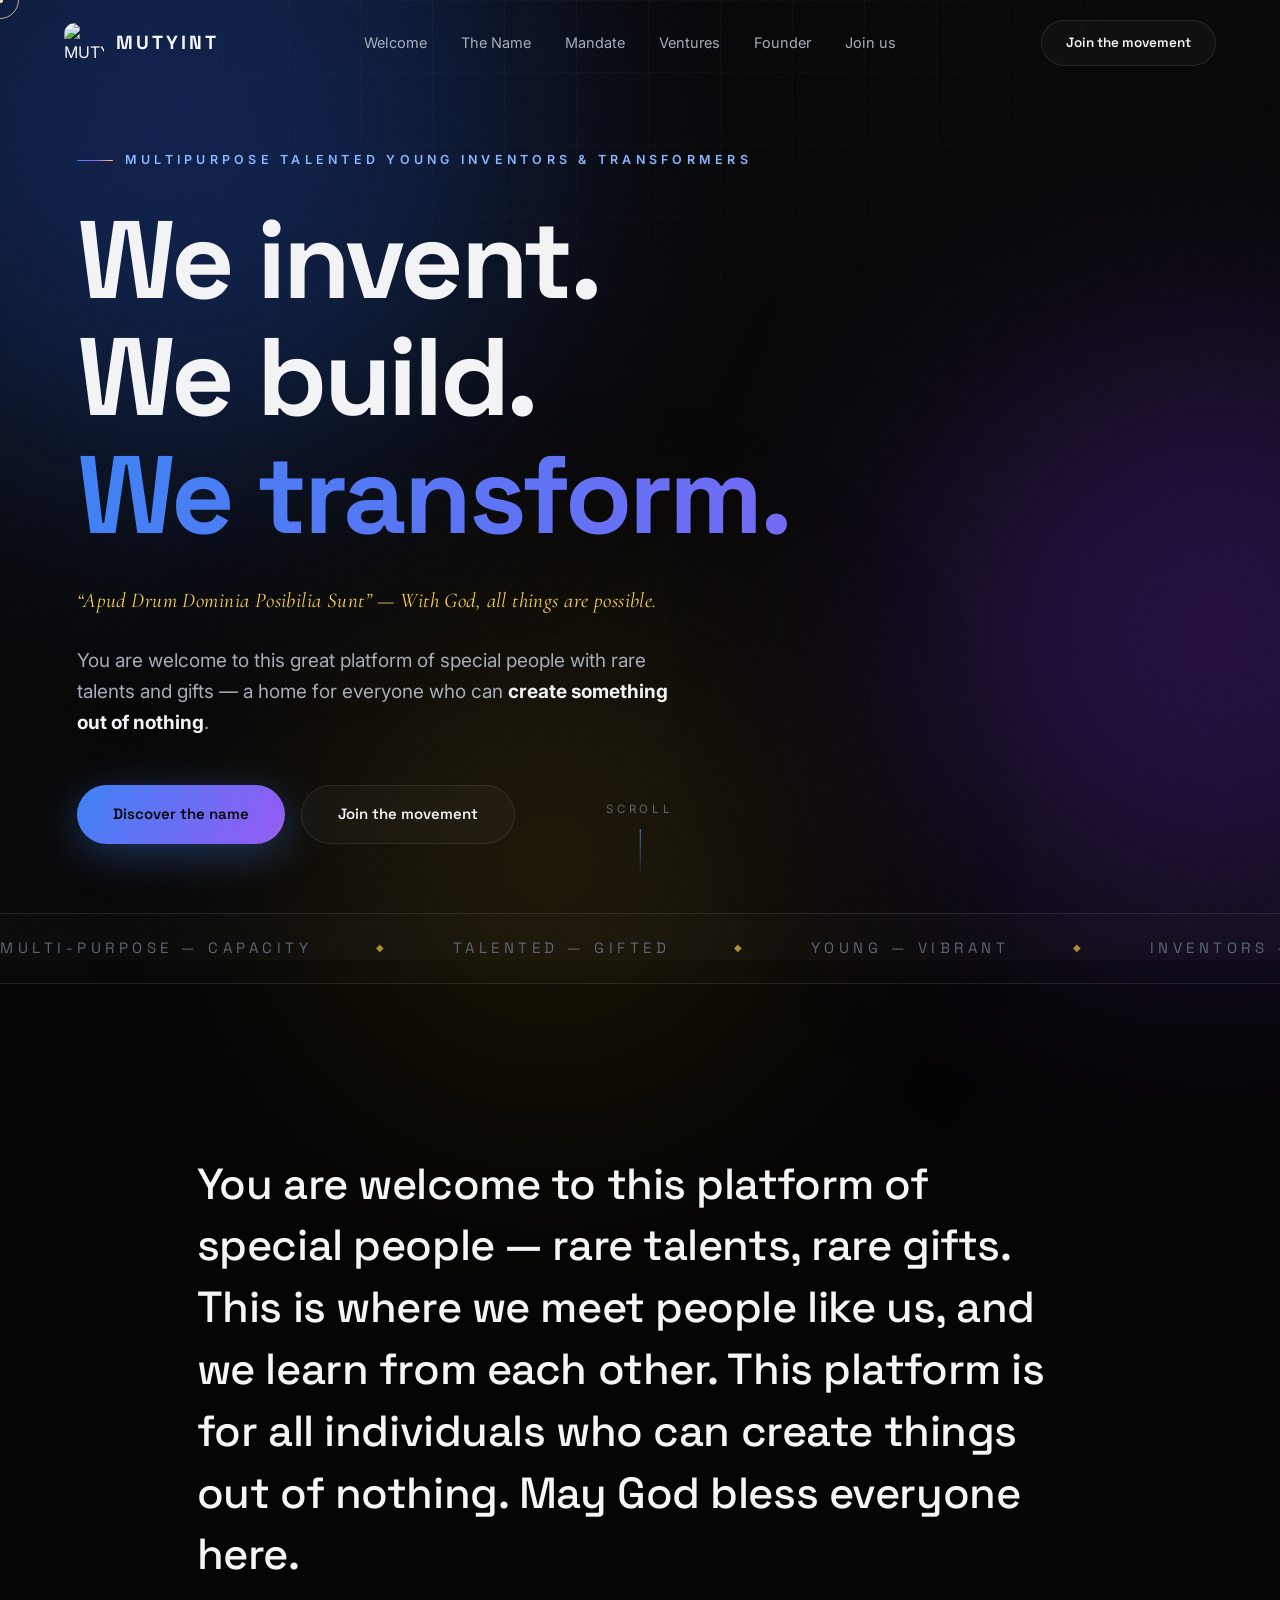
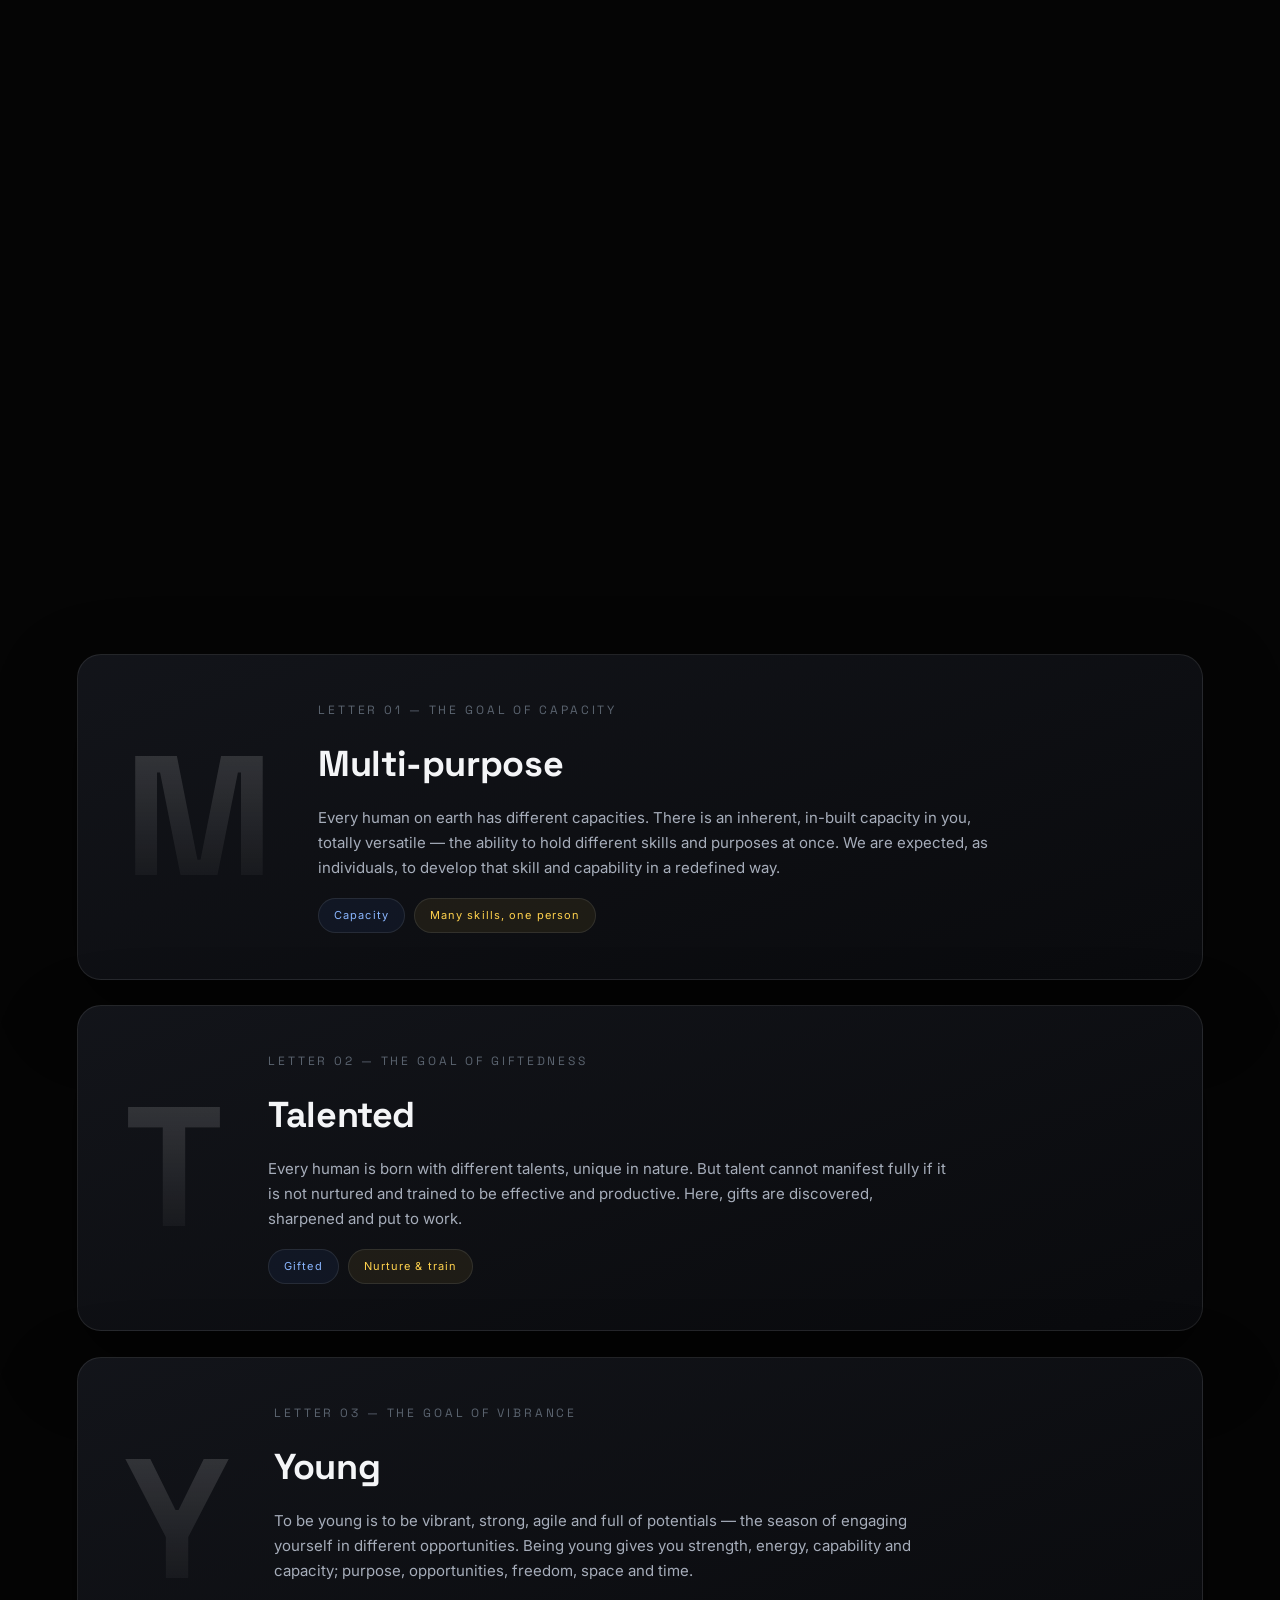
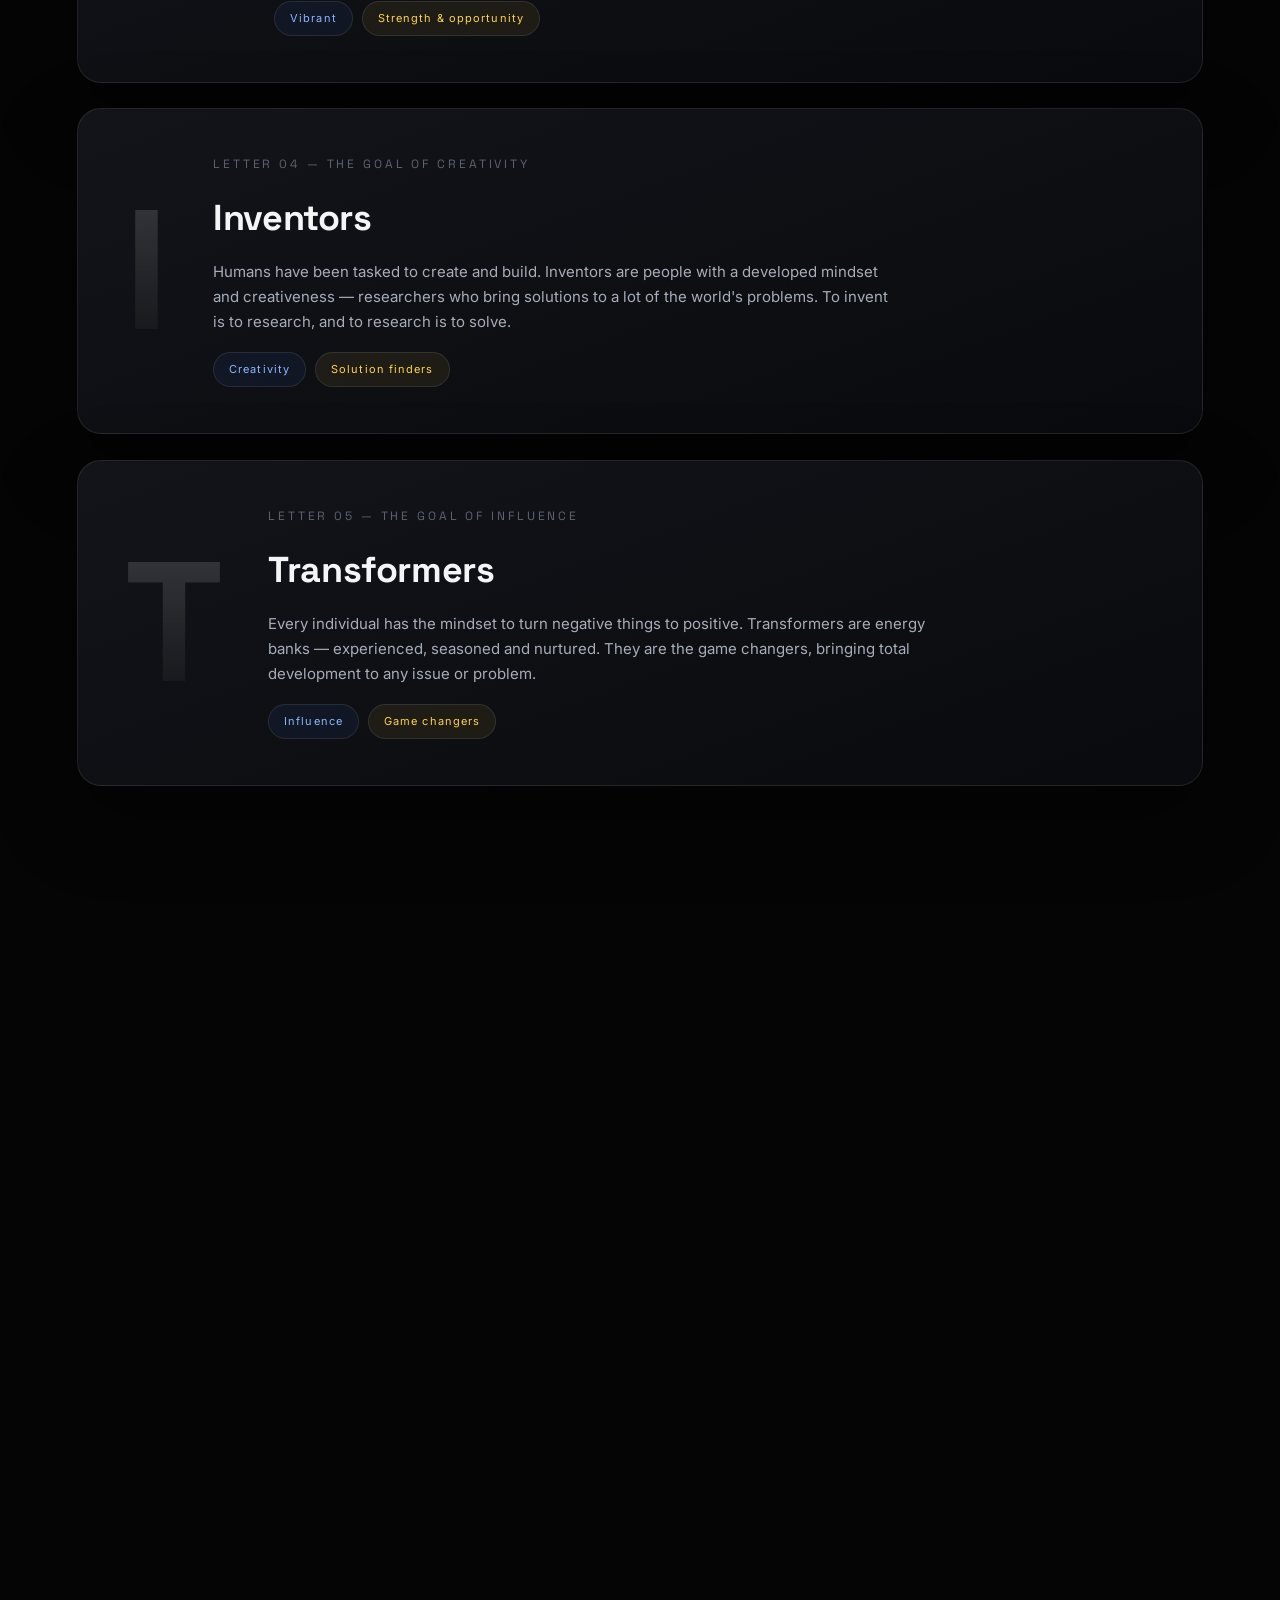
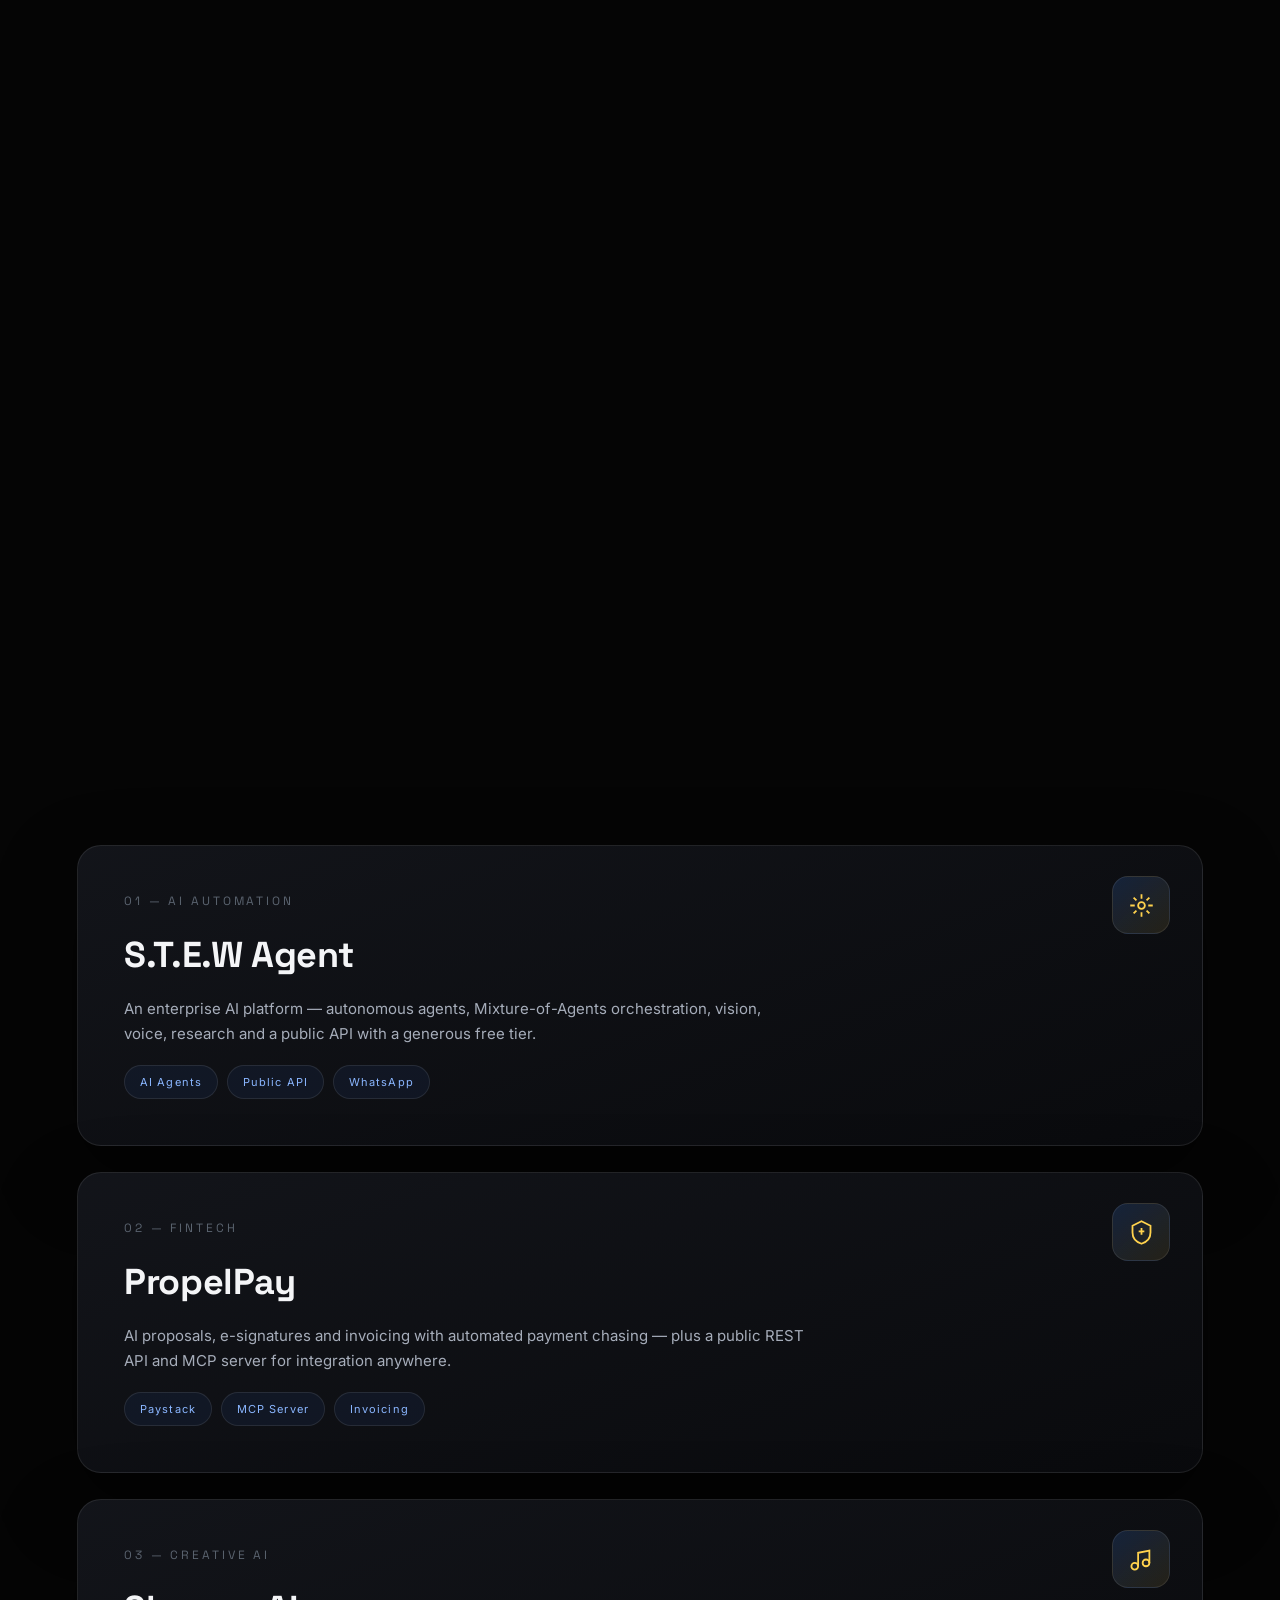
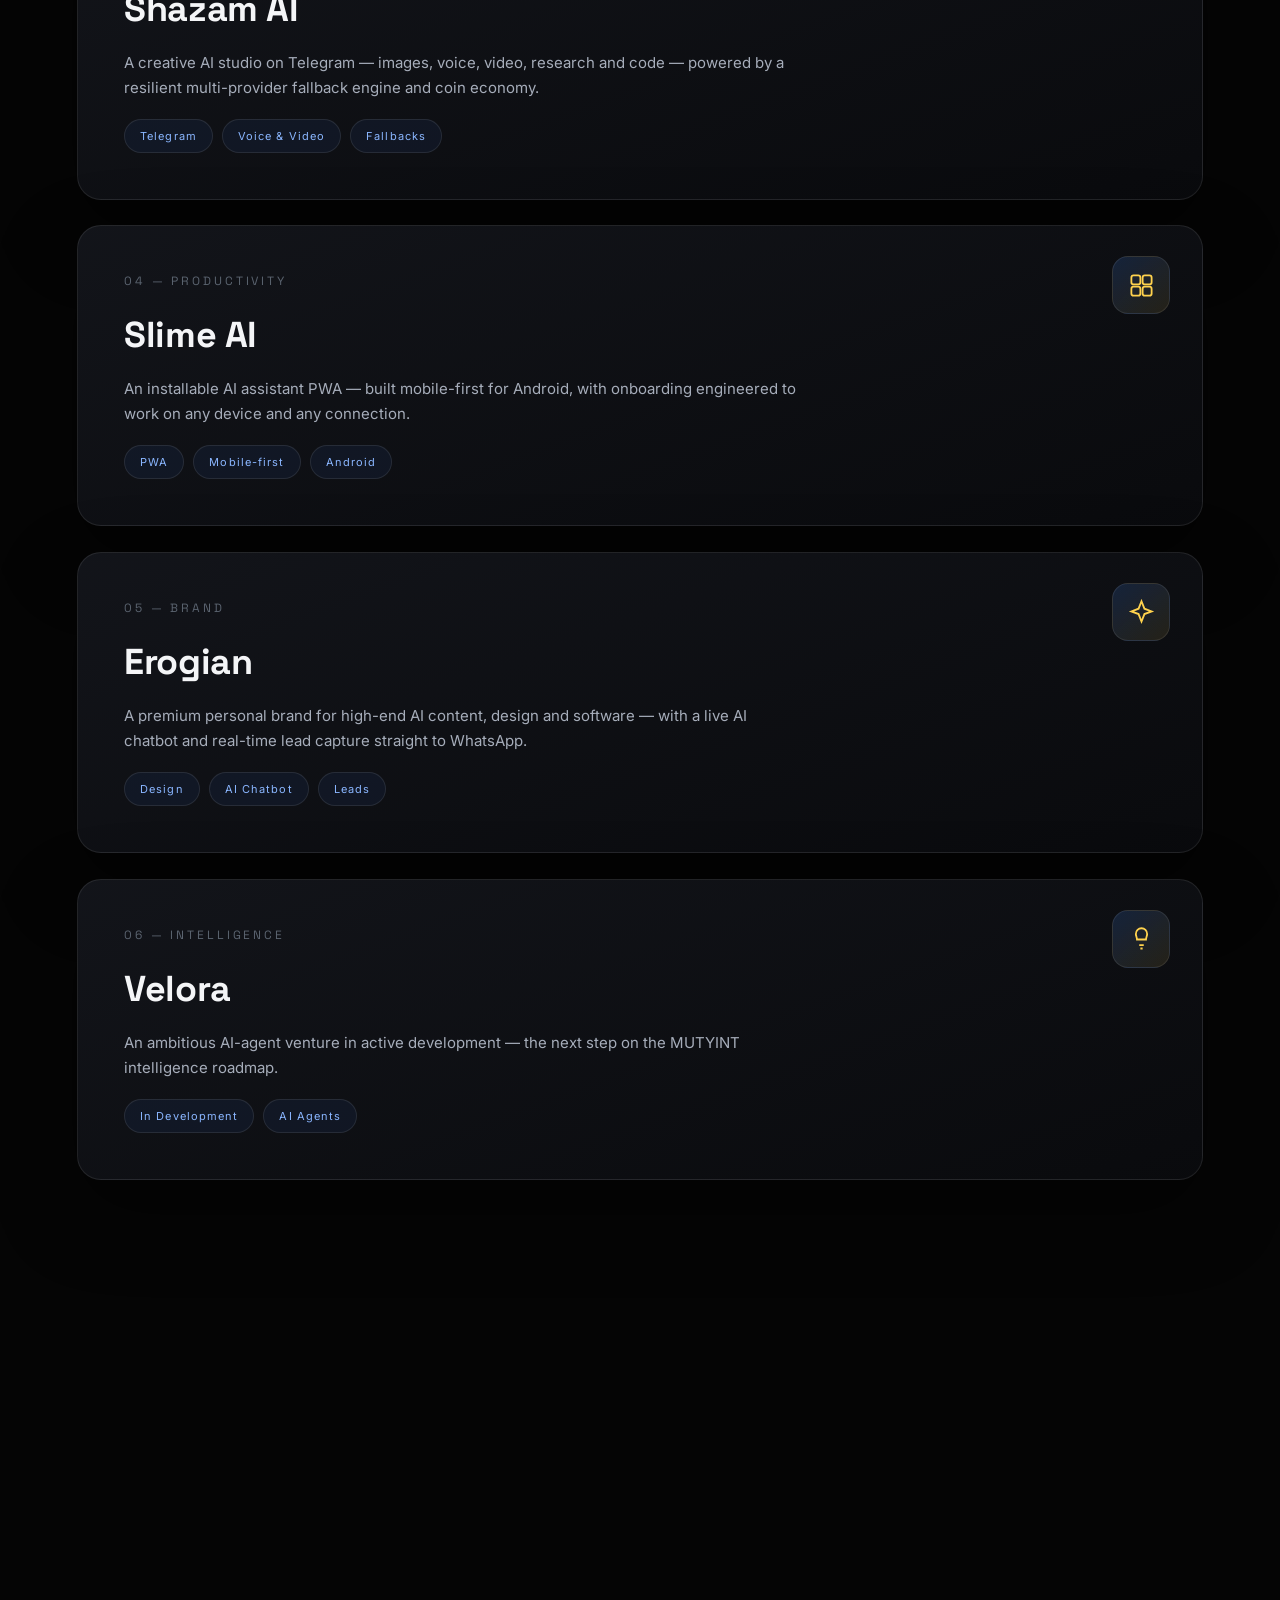
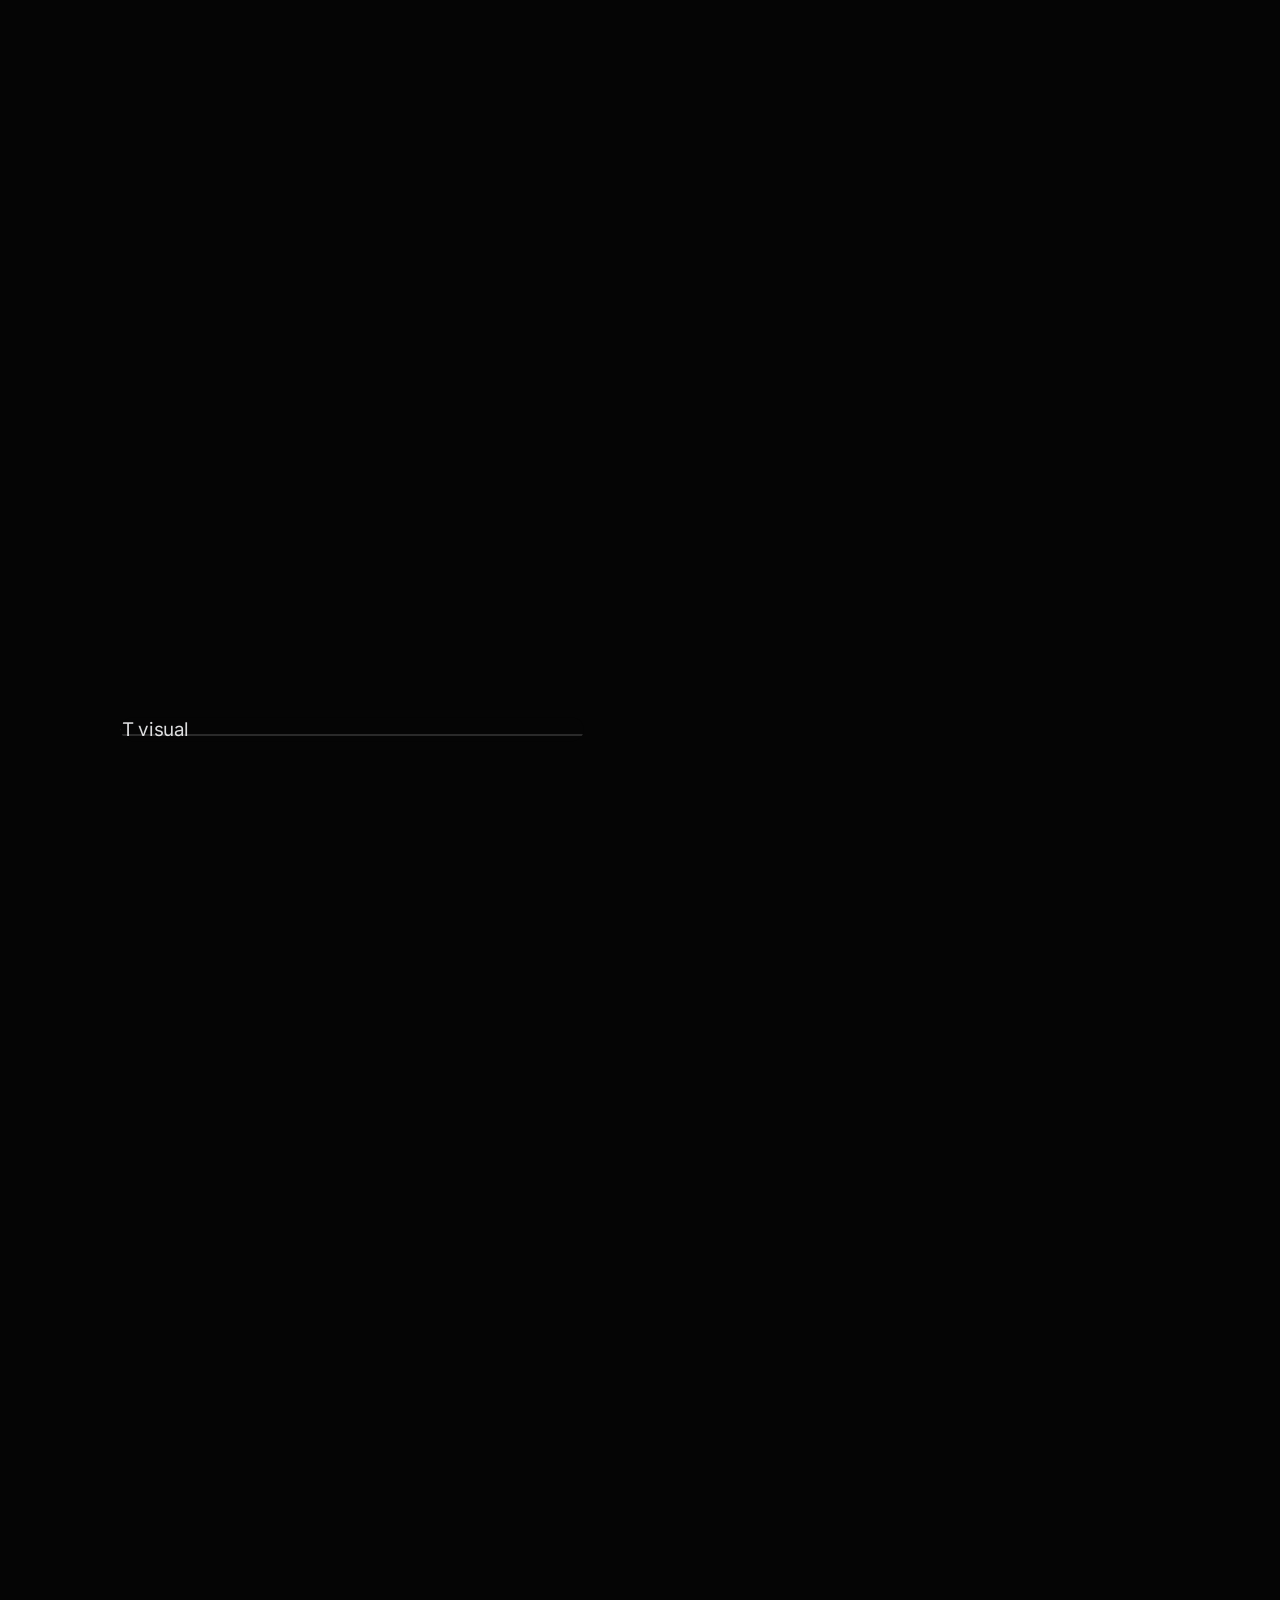
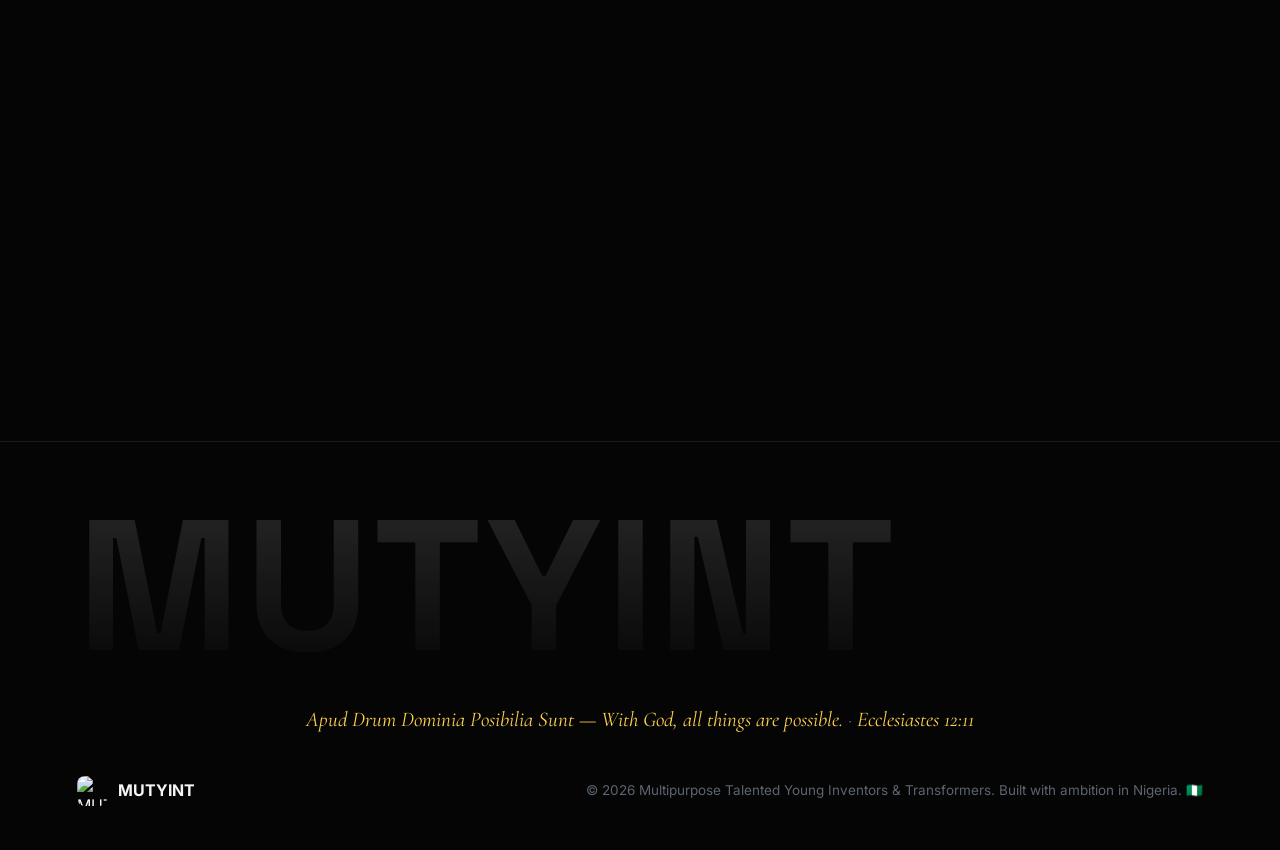
==== commit 2994c266: "Rebuild site soul around the official MUTYINT document - Hero motto + welcome copy from the founder'" ====
--- a/index.html
+++ b/index.html
@@ -4,14 +4,14 @@
 <meta charset="UTF-8">
 <meta name="viewport" content="width=device-width, initial-scale=1.0">
 <title>MUTYINT — Multipurpose Talented Young Inventors & Transformers</title>
-<meta name="description" content="MUTYINT is a multipurpose invention company building AI systems, software platforms and digital experiences that transform how Africa — and the world — works. Home of S.T.E.W, PropelPay, Shazam AI and more.">
-<meta property="og:title" content="MUTYINT — We Invent. We Transform.">
-<meta property="og:description" content="Multipurpose Talented Young Inventors & Transformers. Building the future of AI, software and digital invention.">
+<meta name="description" content="MUTYINT is a family of special people with rare talents and gifts — inventors who create something out of nothing and transformers serving families, cities and nations. With God, all things are possible.">
+<meta property="og:title" content="MUTYINT — With God, all things are possible.">
+<meta property="og:description" content="A platform of multipurpose, talented, young inventors and transformers. Creating out of nothing. Transforming the world.">
 <meta property="og:image" content="https://media.base44.com/images/public/6a3e59929cb482183c6b0370/16f58689c_generated_image.png">
 <link rel="icon" href="https://media.base44.com/images/public/6a3e59929cb482183c6b0370/cd534934d_generated_image.png">
 <link rel="preconnect" href="https://fonts.googleapis.com">
 <link rel="preconnect" href="https://fonts.gstatic.com" crossorigin>
-<link href="https://fonts.googleapis.com/css2?family=Space+Grotesk:wght@400;500;600;700&family=Inter:wght@300;400;500;600&display=swap" rel="stylesheet">
+<link href="https://fonts.googleapis.com/css2?family=Space+Grotesk:wght@400;500;600;700&family=Inter:wght@300;400;500;600&family=Cormorant+Garamond:ital,wght@1,500&display=swap" rel="stylesheet">
 <script src="https://unpkg.com/lenis@1.1.14/dist/lenis.min.js"></script>
 <style>
 :root{
@@ -20,7 +20,7 @@
   --text:#F4F5F7; --muted:#A6ADBA; --faint:#5B6470;
   --radius:24px; --border:1px solid rgba(255,255,255,.09);
   --grad:linear-gradient(120deg,#3B82F6 0%,#8B5CF6 48%,#FFD24D 100%);
-  --font-d:'Space Grotesk',sans-serif; --font-b:'Inter',sans-serif;
+  --font-d:'Space Grotesk',sans-serif; --font-b:'Inter',sans-serif; --font-s:'Cormorant Garamond',serif;
   --ease:cubic-bezier(.22,1,.36,1);
 }
 *{margin:0;padding:0;box-sizing:border-box}
@@ -33,19 +33,19 @@
 img{max-width:100%;display:block}
 button{font:inherit}
 
-/* ---------- film grain + progress ---------- */
+/* film grain + progress */
 #grain{position:fixed;inset:-60px;z-index:96;pointer-events:none;opacity:.055;background-image:url("data:image/svg+xml,%3Csvg xmlns='http://www.w3.org/2000/svg' width='300' height='300'%3E%3Cfilter id='n'%3E%3CfeTurbulence type='fractalNoise' baseFrequency='0.9' numOctaves='2'/%3E%3C/filter%3E%3Crect width='300' height='300' filter='url(%23n)'/%3E%3C/svg%3E");animation:grain 1.4s steps(4) infinite}
 @keyframes grain{0%{transform:translate(0,0)}25%{transform:translate(-14px,10px)}50%{transform:translate(10px,-12px)}75%{transform:translate(-8px,-8px)}100%{transform:translate(12px,10px)}}
 #prog{position:fixed;top:0;left:0;height:2px;width:0;background:var(--grad);z-index:200;box-shadow:0 0 14px rgba(59,130,246,.7)}
 
-/* ---------- custom cursor ---------- */
+/* custom cursor */
 #cur,#curDot{position:fixed;top:0;left:0;pointer-events:none;z-index:300;border-radius:50%;mix-blend-mode:difference}
 #cur{width:38px;height:38px;border:1.5px solid rgba(255,255,255,.75);transition:width .35s var(--ease),height .35s var(--ease),opacity .3s;margin:-19px 0 0 -19px}
 #curDot{width:5px;height:5px;background:#fff;margin:-2.5px 0 0 -2.5px}
 #cur.big{width:74px;height:74px;margin:-37px 0 0 -37px}
 @media(hover:none),(pointer:coarse){#cur,#curDot{display:none}}
 
-/* ---------- preloader ---------- */
+/* preloader */
 #loader{position:fixed;inset:0;background:var(--bg);z-index:1000;display:flex;align-items:center;justify-content:center;flex-direction:column;gap:26px;transition:clip-path 1.1s var(--ease)}
 #loader.lift{clip-path:inset(0 0 100% 0)}
 #loader .word{display:flex;overflow:hidden}
@@ -54,18 +54,20 @@
 #loader .word span:nth-child(3){animation-delay:.14s;color:var(--violet)}
 #loader .word span:nth-child(4){animation-delay:.21s;color:var(--gold)}
 @keyframes lup{to{transform:none}}
+#loader .motto{font-family:var(--font-s);font-style:italic;font-size:clamp(15px,2vw,19px);color:var(--gold);opacity:0;animation:fadeIn 1.2s .8s forwards}
+@keyframes fadeIn{to{opacity:.9}}
 #loader .pct{font-family:var(--font-d);font-size:13px;letter-spacing:.5em;color:var(--faint)}
 #loader .bar{width:min(240px,40vw);height:1.5px;background:rgba(255,255,255,.08);border-radius:2px;overflow:hidden}
 #loader .bar i{display:block;height:100%;width:0;background:var(--grad);transition:width .2s linear}
 
-/* ---------- background fx ---------- */
+/* background fx */
 .aurora{position:fixed;border-radius:50%;filter:blur(130px);z-index:0;pointer-events:none;will-change:transform}
 .aurora.a1{width:55vw;height:55vw;background:#163a8f;top:-18vw;left:-14vw;opacity:.5}
 .aurora.a2{width:46vw;height:46vw;background:#5b21b6;top:38vh;right:-18vw;opacity:.34}
 .aurora.a3{width:38vw;height:38vw;background:#7a5808;bottom:-16vw;left:24vw;opacity:.2}
 .mesh{position:fixed;inset:0;z-index:0;pointer-events:none;background-image:linear-gradient(rgba(255,255,255,.028) 1px,transparent 1px),linear-gradient(90deg,rgba(255,255,255,.028) 1px,transparent 1px);background-size:72px 72px;mask-image:radial-gradient(80% 60% at 50% 0%,#000 10%,transparent 78%)}
 
-/* ---------- nav ---------- */
+/* nav */
 nav{position:fixed;top:0;left:0;right:0;z-index:150;display:flex;align-items:center;justify-content:space-between;padding:20px clamp(20px,5vw,64px);transition:transform .55s var(--ease),background .4s,border-color .4s;border-bottom:1px solid transparent}
 nav.scrolled{background:rgba(5,5,5,.68);backdrop-filter:blur(20px);border-color:rgba(255,255,255,.07)}
 nav.hide{transform:translateY(-110%)}
@@ -86,19 +88,21 @@
 #burger.open i:nth-child(2){opacity:0;transform:scaleX(0)}
 #burger.open i:nth-child(3){transform:translateY(-7.5px) rotate(-45deg)}
 
-/* ---------- shared ---------- */
+/* shared */
 section{position:relative;z-index:1;padding:clamp(90px,13vh,150px) clamp(20px,6vw,90px);max-width:1280px;margin:0 auto}
 .eyebrow{display:inline-flex;align-items:center;gap:12px;font-size:12.5px;letter-spacing:.34em;text-transform:uppercase;color:var(--blue-bright);font-weight:600;margin-bottom:24px}
 .eyebrow::before{content:"";width:36px;height:1.5px;background:var(--grad);border-radius:2px}
 h2{font-family:var(--font-d);font-size:clamp(36px,5vw,62px);line-height:1.06;font-weight:700;letter-spacing:-.015em;margin-bottom:20px}
 .grad-text{background:var(--grad);background-size:200% auto;-webkit-background-clip:text;background-clip:text;-webkit-text-fill-color:transparent;animation:gradShift 6s ease-in-out infinite alternate}
 @keyframes gradShift{to{background-position:100% center}}
+.gold-text{color:var(--gold)}
 .sub{color:var(--muted);font-size:clamp(15px,1.4vw,18px);max-width:640px}
+.motto-line{font-family:var(--font-s);font-style:italic;font-size:clamp(16px,1.8vw,21px);color:var(--gold);letter-spacing:.02em}
 
 /* line mask reveal */
 .mask{display:block;overflow:hidden}
 .mask>span{display:block;transform:translateY(112%);transition:transform 1.15s var(--ease)}
-.in .mask>span,.mask.in>span{transform:none}
+.in .mask>span{transform:none}
 .m2 .mask:nth-child(2)>span{transition-delay:.1s}.m3 .mask:nth-child(3)>span{transition-delay:.2s}
 
 /* fade reveal */
@@ -106,16 +110,18 @@
 .rv.in{opacity:1;transform:none}
 .rv.d1{transition-delay:.12s}.rv.d2{transition-delay:.24s}.rv.d3{transition-delay:.36s}.rv.d4{transition-delay:.48s}
 
-/* ---------- hero ---------- */
+/* hero */
 .hero{min-height:100svh;display:flex;flex-direction:column;justify-content:center;padding:150px clamp(20px,6vw,90px) 70px;max-width:1280px;margin:0 auto;position:relative;z-index:1}
 .hero-visual{position:absolute;right:-6vw;top:12vh;width:min(52vw,760px);z-index:-1;opacity:.42;filter:saturate(1.15);mask-image:radial-gradient(closest-side,#000 26%,transparent 90%);will-change:transform}
-.hero h1{font-family:var(--font-d);font-weight:700;font-size:clamp(46px,8.6vw,118px);line-height:1.01;letter-spacing:-.03em;margin:10px 0 34px}
+.hero h1{font-family:var(--font-d);font-weight:700;font-size:clamp(46px,8.6vw,118px);line-height:1.01;letter-spacing:-.03em;margin:10px 0 26px}
 .hero h1 .mask{padding-bottom:.06em}
 .hero h1 .mask>span{transform:translateY(112%)}
 .hero.play .mask>span{transform:none}
 .hero.play .mask:nth-child(2)>span{transition-delay:.13s}
 .hero.play .mask:nth-child(3)>span{transition-delay:.26s}
-.hero .lead{color:var(--muted);font-size:clamp(16px,1.5vw,19px);max-width:620px;margin-bottom:46px;opacity:0;transform:translateY(26px);transition:opacity 1s var(--ease) .5s,transform 1s var(--ease) .5s}
+.hero .motto{opacity:0;transform:translateY(20px);transition:opacity 1s var(--ease) .35s,transform 1s var(--ease) .35s}
+.hero.play .motto{opacity:1;transform:none}
+.hero .lead{color:var(--muted);font-size:clamp(16px,1.5vw,19px);max-width:620px;margin:26px 0 46px;opacity:0;transform:translateY(26px);transition:opacity 1s var(--ease) .5s,transform 1s var(--ease) .5s}
 .hero.play .lead{opacity:1;transform:none}
 .hero .lead strong{color:var(--text)}
 .hero-btns{display:flex;gap:16px;flex-wrap:wrap;opacity:0;transform:translateY(26px);transition:opacity 1s var(--ease) .65s,transform 1s var(--ease) .65s}
@@ -128,57 +134,81 @@
 .btn.ghost{background:var(--panel);border:var(--border);color:var(--text);backdrop-filter:blur(10px)}
 .btn.ghost:hover{border-color:rgba(255,210,77,.5);box-shadow:0 0 34px rgba(255,210,77,.16)}
 .scroll-hint{position:absolute;bottom:36px;left:50%;transform:translateX(-50%);color:var(--faint);font-size:11.5px;letter-spacing:.34em;text-transform:uppercase;display:flex;flex-direction:column;align-items:center;gap:10px;opacity:0;transition:opacity 1s 1.2s}
-.hero.play~.scroll-hint,.scroll-hint.in{opacity:1}
+.scroll-hint.in{opacity:1}
 .scroll-hint::after{content:"";width:1px;height:48px;background:linear-gradient(var(--blue),transparent);animation:drop 1.9s var(--ease) infinite}
 @keyframes drop{0%{transform:scaleY(0);transform-origin:top}55%{transform:scaleY(1);transform-origin:top}56%{transform-origin:bottom}100%{transform:scaleY(0);transform-origin:bottom}}
 
-/* ---------- ticker ---------- */
+/* ticker */
 .ticker{position:relative;z-index:1;border-top:var(--border);border-bottom:var(--border);padding:22px 0;overflow:hidden;background:rgba(255,255,255,.015)}
-.ticker-track{display:flex;gap:64px;width:max-content;animation:scrollX 32s linear infinite;white-space:nowrap}
+.ticker-track{display:flex;gap:64px;width:max-content;animation:scrollX 34s linear infinite;white-space:nowrap}
 .ticker:hover .ticker-track{animation-play-state:paused}
 .ticker-track span{font-family:var(--font-d);font-size:15px;letter-spacing:.3em;text-transform:uppercase;color:var(--faint);display:flex;align-items:center;gap:64px;transition:color .3s}
 .ticker-track span:hover{color:var(--gold)}
 .ticker-track span::after{content:"◆";color:var(--gold);font-size:10px;opacity:.65}
 @keyframes scrollX{to{transform:translateX(-50%)}}
 
-/* ---------- manifesto (scroll-lit words) ---------- */
+/* welcome (scroll-lit words) */
 .mani{max-width:1040px}
 .mani p{font-family:var(--font-d);font-size:clamp(24px,3.4vw,44px);line-height:1.42;font-weight:500;letter-spacing:-.01em}
 .mani p .w{opacity:.13;transition:opacity .5s ease}
 .mani p .w.lit{opacity:1}
 .mani p em{font-style:normal;background:var(--grad);background-size:200% auto;-webkit-background-clip:text;background-clip:text;-webkit-text-fill-color:transparent}
 .mani .gap{display:block;height:34px}
-
-/* ---------- ventures: sticky stack ---------- */
-#ventures .head{margin-bottom:10px}
+.verse{margin-top:54px;display:flex;gap:22px;align-items:flex-start;max-width:720px}
+.verse::before{content:"❝";font-family:var(--font-s);font-size:54px;color:var(--gold);line-height:.6}
+.verse blockquote{font-family:var(--font-s);font-style:italic;font-size:clamp(18px,2vw,23px);color:var(--text);opacity:.9}
+.verse cite{display:block;margin-top:10px;font-family:var(--font-d);font-style:normal;font-size:12.5px;letter-spacing:.28em;color:var(--faint);text-transform:uppercase}
+
+/* vision/mission */
+.vm{display:grid;grid-template-columns:1fr 1fr;gap:22px;margin-top:56px}
+.vm .panel{position:relative;background:var(--panel);border:var(--border);border-radius:var(--radius);padding:clamp(30px,4vw,46px);overflow:hidden;transition:transform .5s var(--ease),border-color .4s,box-shadow .5s}
+.vm .panel:hover{transform:translateY(-6px);border-color:rgba(255,210,77,.35);box-shadow:0 24px 60px rgba(0,0,0,.45)}
+.vm .panel::before{content:"";position:absolute;top:0;left:0;width:100%;height:2px;background:var(--grad)}
+.vm .panel.v{--accent:var(--blue-bright)}.vm .panel.m{--accent:var(--gold)}
+.vm .k{font-family:var(--font-d);font-size:12px;letter-spacing:.3em;text-transform:uppercase;color:var(--faint);margin-bottom:16px}
+.vm h3{font-family:var(--font-d);font-size:clamp(24px,2.6vw,32px);margin-bottom:14px;color:var(--accent)}
+.vm p{color:var(--muted);font-size:16px}
+
+/* letter cards (name & goals) */
 .stack{position:relative;z-index:1;margin-top:70px;display:flex;flex-direction:column;gap:26px}
 .stack .sp{position:sticky;top:calc(88px + var(--i)*14px)}
-.vcard{position:relative;background:linear-gradient(160deg,rgba(20,22,28,.92),rgba(10,11,14,.94));border:var(--border);border-radius:var(--radius);padding:clamp(28px,4vw,46px);display:grid;grid-template-columns:1fr auto;gap:26px;align-items:center;overflow:hidden;transform-style:preserve-3d;box-shadow:0 30px 80px rgba(0,0,0,.45);will-change:transform;transition:box-shadow .5s}
+.vcard{position:relative;background:linear-gradient(160deg,rgba(20,22,28,.92),rgba(10,11,14,.94));border:var(--border);border-radius:var(--radius);padding:clamp(28px,4vw,46px);display:grid;grid-template-columns:auto 1fr;gap:clamp(20px,4vw,44px);align-items:center;overflow:hidden;box-shadow:0 30px 80px rgba(0,0,0,.45);will-change:transform;transition:box-shadow .5s}
 .vcard::before{content:"";position:absolute;inset:0;background:radial-gradient(680px circle at var(--mx,50%) var(--my,0%),rgba(59,130,246,.15),transparent 44%);opacity:0;transition:opacity .5s}
 .vcard:hover::before{opacity:1}
-.vcard .num{font-family:var(--font-d);font-size:12px;color:var(--faint);letter-spacing:.24em;margin-bottom:20px}
+.vcard .bigletter{font-family:var(--font-d);font-weight:700;font-size:clamp(88px,14vw,170px);line-height:1;background:linear-gradient(180deg,rgba(255,255,255,.16),rgba(255,255,255,.015));-webkit-background-clip:text;background-clip:text;-webkit-text-fill-color:transparent;user-select:none}
+.vcard .num{font-family:var(--font-d);font-size:12px;color:var(--faint);letter-spacing:.24em;margin-bottom:14px}
+.vcard h3{font-family:var(--font-d);font-size:clamp(24px,3vw,36px);margin-bottom:12px;letter-spacing:-.01em}
+.vcard p{color:var(--muted);font-size:15px;max-width:680px;margin-bottom:18px}
+.chips{display:flex;flex-wrap:wrap;gap:9px}
+.chip{font-size:11px;letter-spacing:.1em;padding:7px 15px;border-radius:999px;border:var(--border);color:var(--blue-bright);background:rgba(59,130,246,.07);transition:.3s}
+.vcard:hover .chip{border-color:rgba(138,182,255,.3)}
+.chip.gold{color:var(--gold);background:rgba(255,210,77,.07)}
+
+/* mandate grid */
+.mandate{display:grid;grid-template-columns:repeat(3,1fr);gap:16px;margin-top:56px}
+.mdt{position:relative;background:var(--panel);border:var(--border);border-radius:18px;padding:26px 24px;transition:transform .5s var(--ease),border-color .4s,background .5s;overflow:hidden}
+.mdt:hover{transform:translateY(-5px);border-color:rgba(138,182,255,.3);background:var(--panel2)}
+.mdt .n{font-family:var(--font-d);font-size:12px;letter-spacing:.2em;color:var(--gold);margin-bottom:12px;display:block}
+.mdt p{font-size:14.5px;color:var(--muted)}
+.mdt:hover p{color:var(--text)}
+.mdt::after{content:"";position:absolute;bottom:0;left:0;height:2px;width:100%;background:var(--grad);transform:scaleX(0);transform-origin:left;transition:transform .5s var(--ease)}
+.mdt:hover::after{transform:scaleX(1)}
+
+/* departments */
+.depts{display:grid;grid-template-columns:repeat(5,1fr);gap:16px;margin-top:56px}
+.dept{background:var(--panel);border:var(--border);border-radius:18px;padding:30px 24px;transition:transform .5s var(--ease),border-color .4s,box-shadow .5s;position:relative}
+.dept:hover{transform:translateY(-6px);border-color:rgba(255,210,77,.4);box-shadow:0 18px 46px rgba(0,0,0,.4)}
+.dept .glyph{width:44px;height:44px;border-radius:12px;display:grid;place-items:center;border:var(--border);background:linear-gradient(140deg,rgba(59,130,246,.16),rgba(255,210,77,.1));margin-bottom:18px;font-family:var(--font-d);font-weight:700;color:var(--gold);font-size:18px}
+.dept h3{font-family:var(--font-d);font-size:17px;margin-bottom:8px}
+.dept p{color:var(--muted);font-size:13.5px}
+.dept .alias{display:block;margin-top:12px;font-size:11px;letter-spacing:.2em;color:var(--faint);text-transform:uppercase}
+
+/* ventures cards reuse vcard w/ icon */
 .vcard .ic{position:absolute;top:30px;right:32px;width:58px;height:58px;border-radius:16px;display:grid;place-items:center;background:linear-gradient(140deg,rgba(59,130,246,.18),rgba(255,210,77,.1));border:var(--border);transition:transform .5s var(--ease)}
 .vcard:hover .ic{transform:rotate(-8deg) scale(1.1)}
 .vcard .ic svg{width:27px;height:27px;stroke:var(--gold);fill:none;stroke-width:1.6}
-.vcard h3{font-family:var(--font-d);font-size:clamp(26px,3vw,38px);margin-bottom:12px;letter-spacing:-.01em}
-.vcard p{color:var(--muted);font-size:15px;max-width:640px;margin-bottom:20px}
-.chips{display:flex;flex-wrap:wrap;gap:9px}
-.chip{font-size:11px;letter-spacing:.1em;padding:7px 15px;border-radius:999px;border:var(--border);color:var(--blue-bright);background:rgba(59,130,246,.07);transition:.3s}
-.vcard:hover .chip{border-color:rgba(138,182,255,.3)}
-
-/* ---------- capabilities ---------- */
-.caps{display:grid;grid-template-columns:repeat(2,1fr);margin-top:56px;border-top:var(--border);border-left:var(--border)}
-.cap{padding:48px 40px;border-right:var(--border);border-bottom:var(--border);position:relative;overflow:hidden;transition:background .5s}
-.cap::before{content:"";position:absolute;left:0;top:0;width:100%;height:2px;background:var(--grad);transform:scaleX(0);transform-origin:left;transition:transform .6s var(--ease)}
-.cap:hover::before{transform:scaleX(1)}
-.cap:hover{background:rgba(255,255,255,.026)}
-.cap .k{font-family:var(--font-d);font-size:13px;color:var(--gold);letter-spacing:.26em;margin-bottom:18px}
-.cap h3{font-family:var(--font-d);font-size:clamp(21px,2vw,27px);margin-bottom:13px}
-.cap p{color:var(--muted);font-size:14.5px;max-width:480px}
-.cap .arrow{position:absolute;right:34px;bottom:30px;font-size:22px;color:var(--faint);transition:transform .5s var(--ease),color .4s}
-.cap:hover .arrow{transform:translate(6px,-6px);color:var(--gold)}
-
-/* ---------- stats ---------- */
+
+/* stats */
 .stats{display:grid;grid-template-columns:repeat(4,1fr);gap:20px;margin-top:54px}
 .stat{text-align:center;padding:42px 16px;background:var(--panel);border:var(--border);border-radius:var(--radius);position:relative;overflow:hidden;transition:transform .5s var(--ease),border-color .4s}
 .stat:hover{transform:translateY(-6px);border-color:rgba(138,182,255,.32)}
@@ -187,7 +217,7 @@
 .stat b{font-family:var(--font-d);font-size:clamp(40px,4.6vw,60px);font-weight:700;display:block;line-height:1.08;background:var(--grad);background-size:200% auto;-webkit-background-clip:text;background-clip:text;-webkit-text-fill-color:transparent}
 .stat span{color:var(--muted);font-size:12.5px;letter-spacing:.18em;text-transform:uppercase}
 
-/* ---------- founder ---------- */
+/* founder */
 .founder{display:grid;grid-template-columns:1.05fr .95fr;gap:clamp(34px,6vw,90px);align-items:center}
 .founder .mark{position:relative;border-radius:30px;overflow:hidden;border:var(--border);background:var(--bg);clip-path:inset(8% 8% 8% 8% round 26px);transition:clip-path 1.2s var(--ease)}
 .founder .mark.in{clip-path:inset(0 0 0 0 round 30px)}
@@ -202,7 +232,7 @@
 .founder .bio{color:var(--muted);font-size:15.5px}
 .founder .bio strong{color:var(--gold)}
 
-/* ---------- cta ---------- */
+/* cta */
 .cta-box{text-align:center;padding:clamp(64px,10vw,120px) clamp(20px,6vw,80px);border-radius:34px;position:relative;overflow:hidden;border:var(--border);background:radial-gradient(130% 150% at 50% -25%,rgba(59,130,246,.18),rgba(5,5,5,0) 55%),var(--panel)}
 .cta-box::before{content:"";position:absolute;top:-2px;left:28%;right:28%;height:2px;background:var(--grad)}
 .cta-box .sub{margin:0 auto 46px}
@@ -211,36 +241,39 @@
 .cta-contact a{display:inline-flex;align-items:center;gap:9px;padding:14px 28px;border-radius:999px;border:var(--border);background:rgba(255,255,255,.03);color:var(--muted);font-size:14px;transition:.35s}
 .cta-contact a:hover{color:#fff;border-color:rgba(138,182,255,.55);box-shadow:0 0 28px rgba(59,130,246,.16);transform:translateY(-3px)}
 
-/* ---------- footer ---------- */
+/* footer */
 footer{position:relative;z-index:1;border-top:var(--border);padding:60px clamp(20px,6vw,90px) 44px;max-width:1280px;margin:0 auto}
-footer .wordmark{font-family:var(--font-d);font-weight:700;font-size:clamp(64px,14.5vw,210px);letter-spacing:.02em;line-height:.9;background:linear-gradient(180deg,rgba(255,255,255,.13),rgba(255,255,255,.015));-webkit-background-clip:text;background-clip:text;-webkit-text-fill-color:transparent;user-select:none;margin-bottom:40px;transition:background .6s}
+footer .wordmark{font-family:var(--font-d);font-weight:700;font-size:clamp(64px,14.5vw,210px);letter-spacing:.02em;line-height:.9;background:linear-gradient(180deg,rgba(255,255,255,.13),rgba(255,255,255,.015));-webkit-background-clip:text;background-clip:text;-webkit-text-fill-color:transparent;user-select:none;margin-bottom:34px;transition:background .6s}
 footer .wordmark:hover{background:linear-gradient(180deg,rgba(138,182,255,.35),rgba(255,210,77,.06));-webkit-background-clip:text;background-clip:text}
+footer .fmotto{text-align:center;font-family:var(--font-s);font-style:italic;color:var(--gold);font-size:clamp(16px,2vw,21px);margin-bottom:38px}
 footer .row{display:flex;justify-content:space-between;align-items:center;gap:26px;flex-wrap:wrap}
 footer p{color:var(--faint);font-size:13.5px}
 footer .fbrand{display:flex;align-items:center;gap:11px}
 footer .fbrand img{width:30px;height:30px;border-radius:8px}
 
-/* ---------- responsive ---------- */
+/* responsive */
 @media(max-width:960px){
   .nav-links{position:fixed;top:0;right:0;bottom:0;width:min(80vw,340px);background:rgba(6,6,9,.97);backdrop-filter:blur(26px);flex-direction:column;justify-content:center;padding:0 46px;gap:32px;transform:translateX(102%);transition:transform .6s var(--ease);border-left:var(--border);z-index:155}
   .nav-links.open{transform:none}
   .nav-links a{font-size:23px;font-family:var(--font-d)}
-  .nav-links a::after{bottom:2px}
   #burger{display:flex}
   .nav-cta{display:none}
   .hero-visual{opacity:.22;right:-28vw;top:26vh;width:80vw}
   .stats{grid-template-columns:repeat(2,1fr)}
-  .caps{grid-template-columns:1fr}
+  .mandate{grid-template-columns:1fr}
+  .depts{grid-template-columns:repeat(2,1fr)}
+  .vm{grid-template-columns:1fr}
   .founder{grid-template-columns:1fr}
   .vcard{grid-template-columns:1fr}
+  .vcard .bigletter{font-size:clamp(64px,20vw,110px)}
   .vcard .ic{position:static;margin-bottom:22px}
   .aurora{opacity:.5}
   .stack .sp{top:calc(76px + var(--i)*10px)}
 }
-@media(max-width:620px){.hero h1{font-size:clamp(42px,12vw,64px)}}
+@media(max-width:620px){.hero h1{font-size:clamp(42px,12vw,64px)}.depts{grid-template-columns:1fr}}
 @media(prefers-reduced-motion:reduce){
   *,*::before,*::after{animation:none!important;transition:none!important}
-  .hero .mask>span,.hero .lead,.hero .hero-btns{transform:none;opacity:1}
+  .hero .mask>span,.hero .lead,.hero .motto,.hero .hero-btns{transform:none;opacity:1}
   .rv,.mask>span{opacity:1!important;transform:none!important}
   .mani p .w{opacity:1}
 }
@@ -250,6 +283,7 @@
 
 <div id="loader">
   <div class="word"><span>M</span><span>U</span><span>T</span><span>Y</span><span>I</span><span>N</span><span>T</span></div>
+  <div class="motto">Apud Drum Dominia Posibilia Sunt — With God, all things are possible.</div>
   <div class="bar"><i id="ldBar"></i></div>
   <div class="pct" id="ldPct">0%</div>
 </div>
@@ -264,13 +298,14 @@
 <nav id="nav">
   <a class="brand" href="#top"><img src="https://media.base44.com/images/public/6a3e59929cb482183c6b0370/cd534934d_generated_image.png" alt="MUTYINT logo"><b>MUTYINT</b></a>
   <div class="nav-links" id="navLinks">
-    <a href="#manifesto">Manifesto</a>
+    <a href="#welcome">Welcome</a>
+    <a href="#thename">The Name</a>
+    <a href="#mandate">Mandate</a>
     <a href="#ventures">Ventures</a>
-    <a href="#capabilities">Capabilities</a>
     <a href="#founder">Founder</a>
-    <a href="#contact">Contact</a>
-  </div>
-  <button class="nav-cta" data-goto="#contact">Work with us</button>
+    <a href="#contact">Join us</a>
+  </div>
+  <button class="nav-cta" data-goto="#contact">Join the movement</button>
   <button id="burger" aria-label="Menu"><i></i><i></i><i></i></button>
 </nav>
 
@@ -282,50 +317,93 @@
     <span class="mask"><span>We build.</span></span>
     <span class="mask"><span class="grad-text">We transform.</span></span>
   </h1>
-  <p class="lead">MUTYINT is a multipurpose invention company crafting <strong>AI systems, software platforms and digital experiences</strong> that move Africa — and the world — forward.</p>
+  <div class="motto motto-line">“Apud Drum Dominia Posibilia Sunt” — With God, all things are possible.</div>
+  <p class="lead">You are welcome to this great platform of special people with rare talents and gifts — a home for everyone who can <strong>create something out of nothing</strong>.</p>
   <div class="hero-btns">
-    <button class="btn primary" data-goto="#ventures">Explore the ventures</button>
-    <button class="btn ghost" data-goto="#contact">Start a project</button>
+    <button class="btn primary" data-goto="#thename">Discover the name</button>
+    <button class="btn ghost" data-goto="#contact">Join the movement</button>
   </div>
   <div class="scroll-hint">Scroll</div>
 </header>
 
 <div class="ticker"><div class="ticker-track">
-  <span>S.T.E.W Agent</span><span>PropelPay</span><span>Shazam AI</span><span>Slime AI</span><span>Erogian</span><span>Velora</span><span>MUTYINT</span>
-  <span>S.T.E.W Agent</span><span>PropelPay</span><span>Shazam AI</span><span>Slime AI</span><span>Erogian</span><span>Velora</span><span>MUTYINT</span>
+  <span>Multi-purpose — Capacity</span><span>Talented — Gifted</span><span>Young — Vibrant</span><span>Inventors — Creativity</span><span>Transformers — Influence</span><span>With God, all things are possible</span>
+  <span>Multi-purpose — Capacity</span><span>Talented — Gifted</span><span>Young — Vibrant</span><span>Inventors — Creativity</span><span>Transformers — Influence</span><span>With God, all things are possible</span>
 </div></div>
 
-<section class="mani" id="manifesto">
-  <span class="eyebrow rv">The Manifesto</span>
-  <p class="mani-p">We are a new generation of builders. Young, multipurpose, relentless — turning bold ideas into working systems that speak our language and solve our problems first, then the world's.</p>
-  <span class="gap"></span>
-  <p class="mani-p">From AI agents that automate entire workflows, to payment rails for African business, to creative brands that inspire — <em>we don't wait for the future. We build it.</em></p>
+<section class="mani" id="welcome">
+  <span class="eyebrow rv">Welcome</span>
+  <p class="mani-p">You are welcome to this platform of special people — rare talents, rare gifts. This is where we meet people like us, and we learn from each other. This platform is for all individuals who can create things out of nothing. May God bless everyone here.</p>
+  <div class="verse rv d2">
+    <blockquote>The words of the wise are like goads, and like nails firmly fixed are the collected sayings — they are given by one Shepherd.</blockquote>
+    <cite>Ecclesiastes 12:11</cite>
+  </div>
+</section>
+
+<section id="thename">
+  <span class="eyebrow rv">The Name</span>
+  <h2 class="m2"><span class="mask"><span>Five letters.</span></span><span class="mask"><span class="grad-text">One identity.</span></span></h2>
+  <p class="sub rv d2">Every letter of MUTYINT carries a calling — and a goal we live by.</p>
+  <div class="stack">
+    <div class="sp" style="--i:0"><div class="vcard" data-tilt><div class="bigletter">M</div><div><div class="num">LETTER 01 — THE GOAL OF CAPACITY</div><h3>Multi-purpose</h3><p>Every human on earth has different capacities. There is an inherent, in-built capacity in you, totally versatile — the ability to hold different skills and purposes at once. We are expected, as individuals, to develop that skill and capability in a redefined way.</p><div class="chips"><span class="chip">Capacity</span><span class="chip gold">Many skills, one person</span></div></div></div></div>
+    <div class="sp" style="--i:1"><div class="vcard" data-tilt><div class="bigletter">T</div><div><div class="num">LETTER 02 — THE GOAL OF GIFTEDNESS</div><h3>Talented</h3><p>Every human is born with different talents, unique in nature. But talent cannot manifest fully if it is not nurtured and trained to be effective and productive. Here, gifts are discovered, sharpened and put to work.</p><div class="chips"><span class="chip">Gifted</span><span class="chip gold">Nurture &amp; train</span></div></div></div></div>
+    <div class="sp" style="--i:2"><div class="vcard" data-tilt><div class="bigletter">Y</div><div><div class="num">LETTER 03 — THE GOAL OF VIBRANCE</div><h3>Young</h3><p>To be young is to be vibrant, strong, agile and full of potentials — the season of engaging yourself in different opportunities. Being young gives you strength, energy, capability and capacity; purpose, opportunities, freedom, space and time.</p><div class="chips"><span class="chip">Vibrant</span><span class="chip gold">Strength &amp; opportunity</span></div></div></div></div>
+    <div class="sp" style="--i:3"><div class="vcard" data-tilt><div class="bigletter">I</div><div><div class="num">LETTER 04 — THE GOAL OF CREATIVITY</div><h3>Inventors</h3><p>Humans have been tasked to create and build. Inventors are people with a developed mindset and creativeness — researchers who bring solutions to a lot of the world's problems. To invent is to research, and to research is to solve.</p><div class="chips"><span class="chip">Creativity</span><span class="chip gold">Solution finders</span></div></div></div></div>
+    <div class="sp" style="--i:4"><div class="vcard" data-tilt><div class="bigletter">T</div><div><div class="num">LETTER 05 — THE GOAL OF INFLUENCE</div><h3>Transformers</h3><p>Every individual has the mindset to turn negative things to positive. Transformers are energy banks — experienced, seasoned and nurtured. They are the game changers, bringing total development to any issue or problem.</p><div class="chips"><span class="chip">Influence</span><span class="chip gold">Game changers</span></div></div></div></div>
+  </div>
+</section>
+
+<section>
+  <span class="eyebrow rv">Vision &amp; Mission</span>
+  <h2 class="m2"><span class="mask"><span>Born to raise,</span></span><span class="mask"><span class="grad-text">built to transform.</span></span></h2>
+  <div class="vm">
+    <div class="panel v rv d1"><div class="k">Our Vision</div><h3>People of exceptional value</h3><p>To raise people who have great capacity for problem solving — and become people of exceptional value and character.</p></div>
+    <div class="panel m rv d2"><div class="k">Our Mission</div><h3>Development &amp; empowerment</h3><p>The development and empowerment of men and women with skills and godly values — building a new world of development and greater achievement through transformation.</p></div>
+  </div>
+</section>
+
+<section id="mandate">
+  <span class="eyebrow rv">The Mandate</span>
+  <h2 class="m2"><span class="mask"><span>Solution finders for</span></span><span class="mask"><span class="grad-text">families, cities &amp; nations.</span></span></h2>
+  <div class="mandate">
+    <div class="mdt rv d1"><span class="n">01</span><p>Serve as Transformers and Problem Solvers — solution finders for the family, cities, villages, countries and nations.</p></div>
+    <div class="mdt rv d1"><span class="n">02</span><p>Educate, imbue and impact individuals.</p></div>
+    <div class="mdt rv d1"><span class="n">03</span><p>Set people free from all sorts of addiction.</p></div>
+    <div class="mdt rv d2"><span class="n">04</span><p>Serve as Goal Setters — and Goal Achievers.</p></div>
+    <div class="mdt rv d2"><span class="n">05</span><p>Bring total transformation in the seven spheres of influence.</p></div>
+    <div class="mdt rv d2"><span class="n">06</span><p>Gather people of positive mindset who bring total change to society.</p></div>
+    <div class="mdt rv d3"><span class="n">07</span><p>Root out the tares among the wheat.</p></div>
+    <div class="mdt rv d3"><span class="n">08</span><p>Expose every form of evil.</p></div>
+    <div class="mdt rv d3"><span class="n">09</span><p>Give arms and provisions to the needy and the less privileged.</p></div>
+    <div class="mdt rv d4"><span class="n">10</span><p>Serve as battle axes to root out the evil in the land.</p></div>
+    <div class="mdt rv d4"><span class="n">11</span><p>Bring new development strategies and inventions.</p></div>
+    <div class="mdt rv d4"><span class="n">12</span><p>Raise people of exemplary life and great standards — providing ideas, counsel and knowledge.</p></div>
+  </div>
+</section>
+
+<section>
+  <span class="eyebrow rv">Departments</span>
+  <h2 class="m2"><span class="mask"><span>Five engines,</span></span><span class="mask"><span class="grad-text">one assignment.</span></span></h2>
+  <div class="depts">
+    <div class="dept rv d1"><div class="glyph">E</div><h3>Engine Room</h3><p>The core — where ideas ignite and work is forged.</p><span class="alias">EGSIN</span></div>
+    <div class="dept rv d1"><div class="glyph">G</div><h3>Goal Setters</h3><p>Turning vision into goals, and goals into results.</p><span class="alias">Eggint</span></div>
+    <div class="dept rv d2"><div class="glyph">S</div><h3>Society</h3><p>Serving communities, cities and nations with transformation.</p><span class="alias">Outreach</span></div>
+    <div class="dept rv d2"><div class="glyph">I</div><h3>Influencers</h3><p>Shaping culture across the seven spheres of influence.</p><span class="alias">Culture</span></div>
+    <div class="dept rv d3"><div class="glyph">T</div><h3>Inventors &amp; Transformers</h3><p>The builders and the change agents of the movement.</p><span class="alias">Build &amp; Change</span></div>
+  </div>
 </section>
 
 <section id="ventures">
-  <div class="head">
-    <span class="eyebrow rv">The Ventures</span>
-    <h2 class="m2"><span class="mask"><span>One vision.</span></span><span class="mask"><span class="grad-text">Six flagships.</span></span></h2>
-    <p class="sub rv d2">Every product is a real, live system — deployed, billing and serving users today. Scroll through the portfolio.</p>
-  </div>
+  <span class="eyebrow rv">Proof of Invention</span>
+  <h2 class="m2"><span class="mask"><span>Created out of nothing —</span></span><span class="mask"><span class="grad-text">six live systems.</span></span></h2>
+  <p class="sub rv d2">Invention is our culture. These are real MUTYINT-built products — deployed, billing and serving users today.</p>
   <div class="stack">
-    <div class="sp" style="--i:0"><div class="vcard" data-tilt><div class="num">01 — AI AUTOMATION</div><div class="ic"><svg viewBox="0 0 24 24"><circle cx="12" cy="12" r="3"/><path d="M12 2v4M12 18v4M2 12h4M18 12h4M5 5l2.5 2.5M16.5 16.5L19 19M19 5l-2.5 2.5M7.5 16.5L5 19"/></svg></div><h3>S.T.E.W Agent</h3><p>An enterprise AI platform — autonomous agents, Mixture-of-Agents orchestration, vision, voice, research and a public API with a generous free tier.</p><div class="chips"><span class="chip">AI Agents</span><span class="chip">Public API</span><span class="chip">WhatsApp</span></div></div></div>
-    <div class="sp" style="--i:1"><div class="vcard" data-tilt><div class="num">02 — FINTECH</div><div class="ic"><svg viewBox="0 0 24 24"><path d="M12 2L20 6v6c0 5-3.5 8.5-8 10-4.5-1.5-8-5-8-10V6z"/><path d="M12 8v6M9.5 11h5"/></svg></div><h3>PropelPay</h3><p>AI proposals, e-signatures and invoicing with automated payment chasing — plus a public REST API and MCP server for integration anywhere.</p><div class="chips"><span class="chip">Paystack</span><span class="chip">MCP Server</span><span class="chip">Invoicing</span></div></div></div>
-    <div class="sp" style="--i:2"><div class="vcard" data-tilt><div class="num">03 — CREATIVE AI</div><div class="ic"><svg viewBox="0 0 24 24"><path d="M9 18V6l10-2v11"/><circle cx="6" cy="18" r="3"/><circle cx="16" cy="15" r="3"/></svg></div><h3>Shazam AI</h3><p>A creative AI studio on Telegram — images, voice, video, research and code — powered by a resilient multi-provider fallback engine and coin economy.</p><div class="chips"><span class="chip">Telegram</span><span class="chip">Voice &amp; Video</span><span class="chip">Fallbacks</span></div></div></div>
-    <div class="sp" style="--i:3"><div class="vcard" data-tilt><div class="num">04 — PRODUCTIVITY</div><div class="ic"><svg viewBox="0 0 24 24"><rect x="3" y="3" width="8" height="8" rx="2"/><rect x="13" y="3" width="8" height="8" rx="2"/><rect x="3" y="13" width="8" height="8" rx="2"/><rect x="13" y="13" width="8" height="8" rx="2"/></svg></div><h3>Slime AI</h3><p>An installable AI assistant PWA — built mobile-first for Android, with onboarding engineered to work on any device and any connection.</p><div class="chips"><span class="chip">PWA</span><span class="chip">Mobile-first</span><span class="chip">Android</span></div></div></div>
-    <div class="sp" style="--i:4"><div class="vcard" data-tilt><div class="num">05 — BRAND</div><div class="ic"><svg viewBox="0 0 24 24"><path d="M12 2l2.6 6.6L21 11l-6.4 2.4L12 20l-2.6-6.6L3 11l6.4-2.4z"/></svg></div><h3>Erogian</h3><p>A premium personal brand for high-end AI content, design and software — with a live AI chatbot and real-time lead capture straight to WhatsApp.</p><div class="chips"><span class="chip">Design</span><span class="chip">AI Chatbot</span><span class="chip">Leads</span></div></div></div>
-    <div class="sp" style="--i:5"><div class="vcard" data-tilt><div class="num">06 — INTELLIGENCE</div><div class="ic"><svg viewBox="0 0 24 24"><path d="M12 2a5 5 0 015 5c0 2-1 3-1 5h-8c0-2-1-3-1-5a5 5 0 015-5z"/><path d="M10 17h4M11 20h2"/></svg></div><h3>Velora</h3><p>An ambitious AI-agent venture in active development — the next step on the MUTYINT intelligence roadmap.</p><div class="chips"><span class="chip">In Development</span><span class="chip">AI Agents</span></div></div></div>
-  </div>
-</section>
-
-<section id="capabilities">
-  <span class="eyebrow rv">Capabilities</span>
-  <h2 class="m2"><span class="mask"><span>What we do.</span></span></h2>
-  <div class="caps">
-    <div class="cap rv d1"><div class="k">01</div><h3>AI Systems &amp; Automation</h3><p>Autonomous agents, multi-provider orchestration, vision, speech and research pipelines — engineered to stay online when individual providers fail.</p><span class="arrow">↗</span></div>
-    <div class="cap rv d1"><div class="k">02</div><h3>Custom Software</h3><p>From SaaS platforms to public APIs, built end-to-end: database, backend, payments, deployment. Real products, shipped and billing.</p><span class="arrow">↗</span></div>
-    <div class="cap rv d2"><div class="k">03</div><h3>Digital Transformation</h3><p>We take manual, slow workflows — proposals, invoices, chasing payments, content — and rebuild them as automated systems that run themselves.</p><span class="arrow">↗</span></div>
-    <div class="cap rv d2"><div class="k">04</div><h3>Creative &amp; Brand</h3><p>Premium visual identity, AI-generated content and brand systems with a luxury dark aesthetic that makes products feel world-class.</p><span class="arrow">↗</span></div>
+    <div class="sp" style="--i:0"><div class="vcard" data-tilt><div class="ic"><svg viewBox="0 0 24 24"><circle cx="12" cy="12" r="3"/><path d="M12 2v4M12 18v4M2 12h4M18 12h4M5 5l2.5 2.5M16.5 16.5L19 19M19 5l-2.5 2.5M7.5 16.5L5 19"/></svg></div><div><div class="num">01 — AI AUTOMATION</div><h3>S.T.E.W Agent</h3><p>An enterprise AI platform — autonomous agents, Mixture-of-Agents orchestration, vision, voice, research and a public API with a generous free tier.</p><div class="chips"><span class="chip">AI Agents</span><span class="chip">Public API</span><span class="chip">WhatsApp</span></div></div></div></div>
+    <div class="sp" style="--i:1"><div class="vcard" data-tilt><div class="ic"><svg viewBox="0 0 24 24"><path d="M12 2L20 6v6c0 5-3.5 8.5-8 10-4.5-1.5-8-5-8-10V6z"/><path d="M12 8v6M9.5 11h5"/></svg></div><div><div class="num">02 — FINTECH</div><h3>PropelPay</h3><p>AI proposals, e-signatures and invoicing with automated payment chasing — plus a public REST API and MCP server for integration anywhere.</p><div class="chips"><span class="chip">Paystack</span><span class="chip">MCP Server</span><span class="chip">Invoicing</span></div></div></div></div>
+    <div class="sp" style="--i:2"><div class="vcard" data-tilt><div class="ic"><svg viewBox="0 0 24 24"><path d="M9 18V6l10-2v11"/><circle cx="6" cy="18" r="3"/><circle cx="16" cy="15" r="3"/></svg></div><div><div class="num">03 — CREATIVE AI</div><h3>Shazam AI</h3><p>A creative AI studio on Telegram — images, voice, video, research and code — powered by a resilient multi-provider fallback engine and coin economy.</p><div class="chips"><span class="chip">Telegram</span><span class="chip">Voice &amp; Video</span><span class="chip">Fallbacks</span></div></div></div></div>
+    <div class="sp" style="--i:3"><div class="vcard" data-tilt><div class="ic"><svg viewBox="0 0 24 24"><rect x="3" y="3" width="8" height="8" rx="2"/><rect x="13" y="3" width="8" height="8" rx="2"/><rect x="3" y="13" width="8" height="8" rx="2"/><rect x="13" y="13" width="8" height="8" rx="2"/></svg></div><div><div class="num">04 — PRODUCTIVITY</div><h3>Slime AI</h3><p>An installable AI assistant PWA — built mobile-first for Android, with onboarding engineered to work on any device and any connection.</p><div class="chips"><span class="chip">PWA</span><span class="chip">Mobile-first</span><span class="chip">Android</span></div></div></div></div>
+    <div class="sp" style="--i:4"><div class="vcard" data-tilt><div class="ic"><svg viewBox="0 0 24 24"><path d="M12 2l2.6 6.6L21 11l-6.4 2.4L12 20l-2.6-6.6L3 11l6.4-2.4z"/></svg></div><div><div class="num">05 — BRAND</div><h3>Erogian</h3><p>A premium personal brand for high-end AI content, design and software — with a live AI chatbot and real-time lead capture straight to WhatsApp.</p><div class="chips"><span class="chip">Design</span><span class="chip">AI Chatbot</span><span class="chip">Leads</span></div></div></div></div>
+    <div class="sp" style="--i:5"><div class="vcard" data-tilt><div class="ic"><svg viewBox="0 0 24 24"><path d="M12 2a5 5 0 015 5c0 2-1 3-1 5h-8c0-2-1-3-1-5a5 5 0 015-5z"/><path d="M10 17h4M11 20h2"/></svg></div><div><div class="num">06 — INTELLIGENCE</div><h3>Velora</h3><p>An ambitious AI-agent venture in active development — the next step on the MUTYINT intelligence roadmap.</p><div class="chips"><span class="chip">In Development</span><span class="chip">AI Agents</span></div></div></div></div>
   </div>
 </section>
 
@@ -333,10 +411,10 @@
   <span class="eyebrow rv">By the numbers</span>
   <h2 class="m2"><span class="mask"><span>Momentum,</span></span><span class="mask"><span class="grad-text">measured.</span></span></h2>
   <div class="stats">
-    <div class="stat rv d1"><b data-count="6">0</b><span>Flagship products</span></div>
-    <div class="stat rv d2"><b data-count="40" data-suffix="+">0</b><span>AI models integrated</span></div>
-    <div class="stat rv d3"><b data-count="24" data-suffix="/7">0</b><span>Systems online</span></div>
-    <div class="stat rv d4"><b data-count="1" data-suffix=" → ∞">0</b><span>Team ambition</span></div>
+    <div class="stat rv d1"><b data-count="6">0</b><span>Live inventions</span></div>
+    <div class="stat rv d2"><b data-count="12" data-suffix="">0</b><span>Mandate pillars</span></div>
+    <div class="stat rv d3"><b data-count="7">0</b><span>Spheres of influence</span></div>
+    <div class="stat rv d4"><b data-count="1" data-suffix=" → ∞">0</b><span>Mission ambition</span></div>
   </div>
 </section>
 
@@ -345,7 +423,7 @@
   <div>
     <span class="eyebrow rv">The Founder</span>
     <blockquote class="rv d1">"Invention is not a privilege of the old world. Give young talented minds a problem, and we will build the future in response."</blockquote>
-    <p class="bio rv d2">Emmanuel Ene Rejoice — known as <strong>Erogian</strong> — is a Nigerian inventor and software engineer building at the intersection of AI, fintech and creative technology. He founded MUTYINT as the home of multipurpose invention: one team, many talents, products that transform.</p>
+    <p class="bio rv d2">Emmanuel Ene Rejoice — known as <strong>Erogian</strong> — created and gave birth to this platform: a family where multipurpose, talented young inventors and transformers meet, learn from each other, and create things out of nothing. Under the motto <em style="color:var(--gold)">"With God, all things are possible"</em>, he leads MUTYINT as its founder and chief inventor.</p>
     <div class="who rv d3">
       <img src="https://media.base44.com/images/public/6a3e59929cb482183c6b0370/cd534934d_generated_image.png" alt="Emmanuel Ene Rejoice">
       <div><b>Emmanuel Ene Rejoice</b><span>Founder &amp; Chief Inventor, MUTYINT</span></div>
@@ -355,11 +433,11 @@
 
 <section id="contact">
   <div class="cta-box rv">
-    <span class="eyebrow">Let's build</span>
-    <h2 class="m2"><span class="mask"><span>Have an idea?</span></span><span class="mask"><span class="grad-text">Let's transform it.</span></span></h2>
-    <p class="sub">Whether it's an AI system, a product, or a whole venture — reach out and let's invent it together.</p>
+    <span class="eyebrow">You are welcome here</span>
+    <h2 class="m2"><span class="mask"><span>Special? Gifted?</span></span><span class="mask"><span class="grad-text">This is your home.</span></span></h2>
+    <p class="sub">If you can create things out of nothing — join the platform of multipurpose, talented young inventors and transformers.</p>
     <div class="hero-btns">
-      <button class="btn primary" onclick="window.open('https://wa.me/2347045569291','_blank')">Message on WhatsApp</button>
+      <button class="btn primary" onclick="window.open('https://wa.me/2347045569291','_blank')">Join on WhatsApp</button>
       <button class="btn ghost" onclick="window.open('mailto:multipurposetalentedyounginven@gmail.com','_blank')">Send an email</button>
     </div>
     <div class="cta-contact">
@@ -371,27 +449,28 @@
 
 <footer>
   <div class="wordmark">MUTYINT</div>
+  <div class="fmotto">Apud Drum Dominia Posibilia Sunt — With God, all things are possible. <span style="color:var(--faint)">·</span> Ecclesiastes 12:11</div>
   <div class="row">
     <div class="fbrand"><img src="https://media.base44.com/images/public/6a3e59929cb482183c6b0370/cd534934d_generated_image.png" alt="MUTYINT"><b>MUTYINT</b></div>
-    <p>© 2026 MUTYINT — Multipurpose Talented Young Inventors &amp; Transformers. Built with ambition in Nigeria. 🇳🇬</p>
+    <p>© 2026 Multipurpose Talented Young Inventors &amp; Transformers. Built with ambition in Nigeria. 🇳🇬</p>
   </div>
 </footer>
 
 <script>
 const RM = matchMedia('(prefers-reduced-motion: reduce)').matches;
 
-/* ---------- preloader ---------- */
+/* preloader */
 (function(){
   const bar=document.getElementById('ldBar'),pct=document.getElementById('ldPct'),ld=document.getElementById('loader');
   let p=0;
   const t=setInterval(()=>{
     p=Math.min(100,p+Math.random()*17+4);
     bar.style.width=p+'%';pct.textContent=Math.floor(p)+'%';
-    if(p>=100){clearInterval(t);setTimeout(()=>{ld.classList.add('lift');document.body.dataset.ready='1';onReady();},350);}
+    if(p>=100){clearInterval(t);setTimeout(()=>{ld.classList.add('lift');onReady();},350);}
   },110);
 })();
 
-/* ---------- smooth scroll (Lenis) ---------- */
+/* smooth scroll (Lenis) */
 let lenis=null;
 if(!RM && window.Lenis){
   lenis=new Lenis({lerp:.09,wheelMultiplier:1,smoothWheel:true});
@@ -404,13 +483,13 @@
 document.querySelectorAll('[data-goto]').forEach(b=>b.addEventListener('click',()=>goTo(b.dataset.goto)));
 document.querySelectorAll('a[href^="#"]').forEach(a=>a.addEventListener('click',e=>{e.preventDefault();goTo(a.getAttribute('href'));}));
 
-/* ---------- hero intro ---------- */
+/* hero intro */
 function onReady(){
   setTimeout(()=>document.querySelector('.hero').classList.add('play'),RM?0:150);
   document.querySelector('.scroll-hint').classList.add('in');
 }
 
-/* ---------- nav ---------- */
+/* nav + scroll fx */
 const nav=document.getElementById('nav');let lastY=0;
 function scrollFX(){
   const y=scrollY;
@@ -418,40 +497,36 @@
   if(y>lastY&&y>420&&!document.getElementById('navLinks').classList.contains('open'))nav.classList.add('hide');
   else nav.classList.remove('hide');
   lastY=y;
-  // progress bar
   const h=document.documentElement.scrollHeight-innerHeight;
   document.getElementById('prog').style.width=(h>0?y/h*100:0)+'%';
-  // aurora parallax
   document.querySelector('.a1').style.transform=`translateY(${y*.08}px)`;
   document.querySelector('.a2').style.transform=`translateY(${y*-.05}px)`;
-  // hero parallax
   const hv=document.getElementById('heroVisual');
   if(hv&&y<innerHeight*1.2){hv.style.transform=`translateY(${y*.14}px) scale(${1+y*.00006})`;}
-  // manifesto word lighting
   lightWords();
 }
 addEventListener('scroll',()=>{if(!lenis)scrollFX();},{passive:true});
 scrollFX();
 
-/* ---------- mobile menu ---------- */
+/* mobile menu */
 const burger=document.getElementById('burger'),links=document.getElementById('navLinks');
 burger.addEventListener('click',()=>{burger.classList.toggle('open');links.classList.toggle('open');});
 links.querySelectorAll('a').forEach(a=>a.addEventListener('click',()=>{burger.classList.remove('open');links.classList.remove('open');}));
 
-/* ---------- reveals ---------- */
+/* reveals */
 const io=new IntersectionObserver(es=>es.forEach(e=>{
   if(e.isIntersecting){
     e.target.classList.add('in');
-    const p=e.target.closest('h2,.mani');if(p)p.classList.add('in');
+    const p=e.target.closest('h2');if(p)p.classList.add('in');
     io.unobserve(e.target);
   }
 }),{threshold:.15,rootMargin:'0px 0px -40px 0px'});
 document.querySelectorAll('.rv').forEach(el=>io.observe(el));
-document.querySelectorAll('h2.m2, h2.m3').forEach(el=>io.observe(el));
+document.querySelectorAll('h2.m2').forEach(el=>io.observe(el));
 const mio=new IntersectionObserver(es=>es.forEach(e=>{if(e.isIntersecting){e.target.classList.add('in');mio.unobserve(e.target);}}),{threshold:.25});
-const fmark=document.getElementById('fmark');mio.observe(fmark);
-
-/* ---------- manifesto: word-by-word scroll lighting ---------- */
+mio.observe(document.getElementById('fmark'));
+
+/* scroll-lit words */
 const manis=[...document.querySelectorAll('.mani-p')];
 manis.forEach(p=>{
   const walk=node=>{
@@ -477,7 +552,7 @@
   });
 }
 
-/* ---------- counters ---------- */
+/* counters */
 const cio=new IntersectionObserver(es=>es.forEach(e=>{
   if(!e.isIntersecting)return;const el=e.target,target=+el.dataset.count,suf=el.dataset.suffix||'';let t0=null;
   const step=ts=>{if(!t0)t0=ts;const p=Math.min((ts-t0)/1500,1);
@@ -487,7 +562,7 @@
 }),{threshold:.6});
 document.querySelectorAll('[data-count]').forEach(el=>{const hold=document.createElement('span');el.insertBefore(hold,el.firstChild);cio.observe(el);});
 
-/* ---------- 3D tilt cards ---------- */
+/* 3D tilt cards */
 if(matchMedia('(hover:hover)').matches&&!RM){
   document.querySelectorAll('[data-tilt]').forEach(c=>{
     let raf;
@@ -501,7 +576,7 @@
   });
 }
 
-/* ---------- magnetic buttons ---------- */
+/* magnetic buttons */
 if(matchMedia('(hover:hover)').matches&&!RM){
   document.querySelectorAll('.btn').forEach(b=>{
     b.addEventListener('pointermove',e=>{
@@ -512,13 +587,13 @@
   });
 }
 
-/* ---------- custom cursor ---------- */
+/* custom cursor */
 if(matchMedia('(hover:hover) and (pointer:fine)').matches){
   const cur=document.getElementById('cur'),dot=document.getElementById('curDot');
   let mx=innerWidth/2,my=innerHeight/2,cx=mx,cy=my;
   addEventListener('pointermove',e=>{mx=e.clientX;my=e.clientY;dot.style.transform=`translate(${mx}px,${my}px)`;});
   (function loop(){cx+=(mx-cx)*.14;cy+=(my-cy)*.14;cur.style.transform=`translate(${cx}px,${cy}px)`;requestAnimationFrame(loop);})();
-  document.querySelectorAll('a,button,.vcard,.cap').forEach(el=>{
+  document.querySelectorAll('a,button,.vcard,.mdt,.dept').forEach(el=>{
     el.addEventListener('pointerenter',()=>cur.classList.add('big'));
     el.addEventListener('pointerleave',()=>cur.classList.remove('big'));
   });
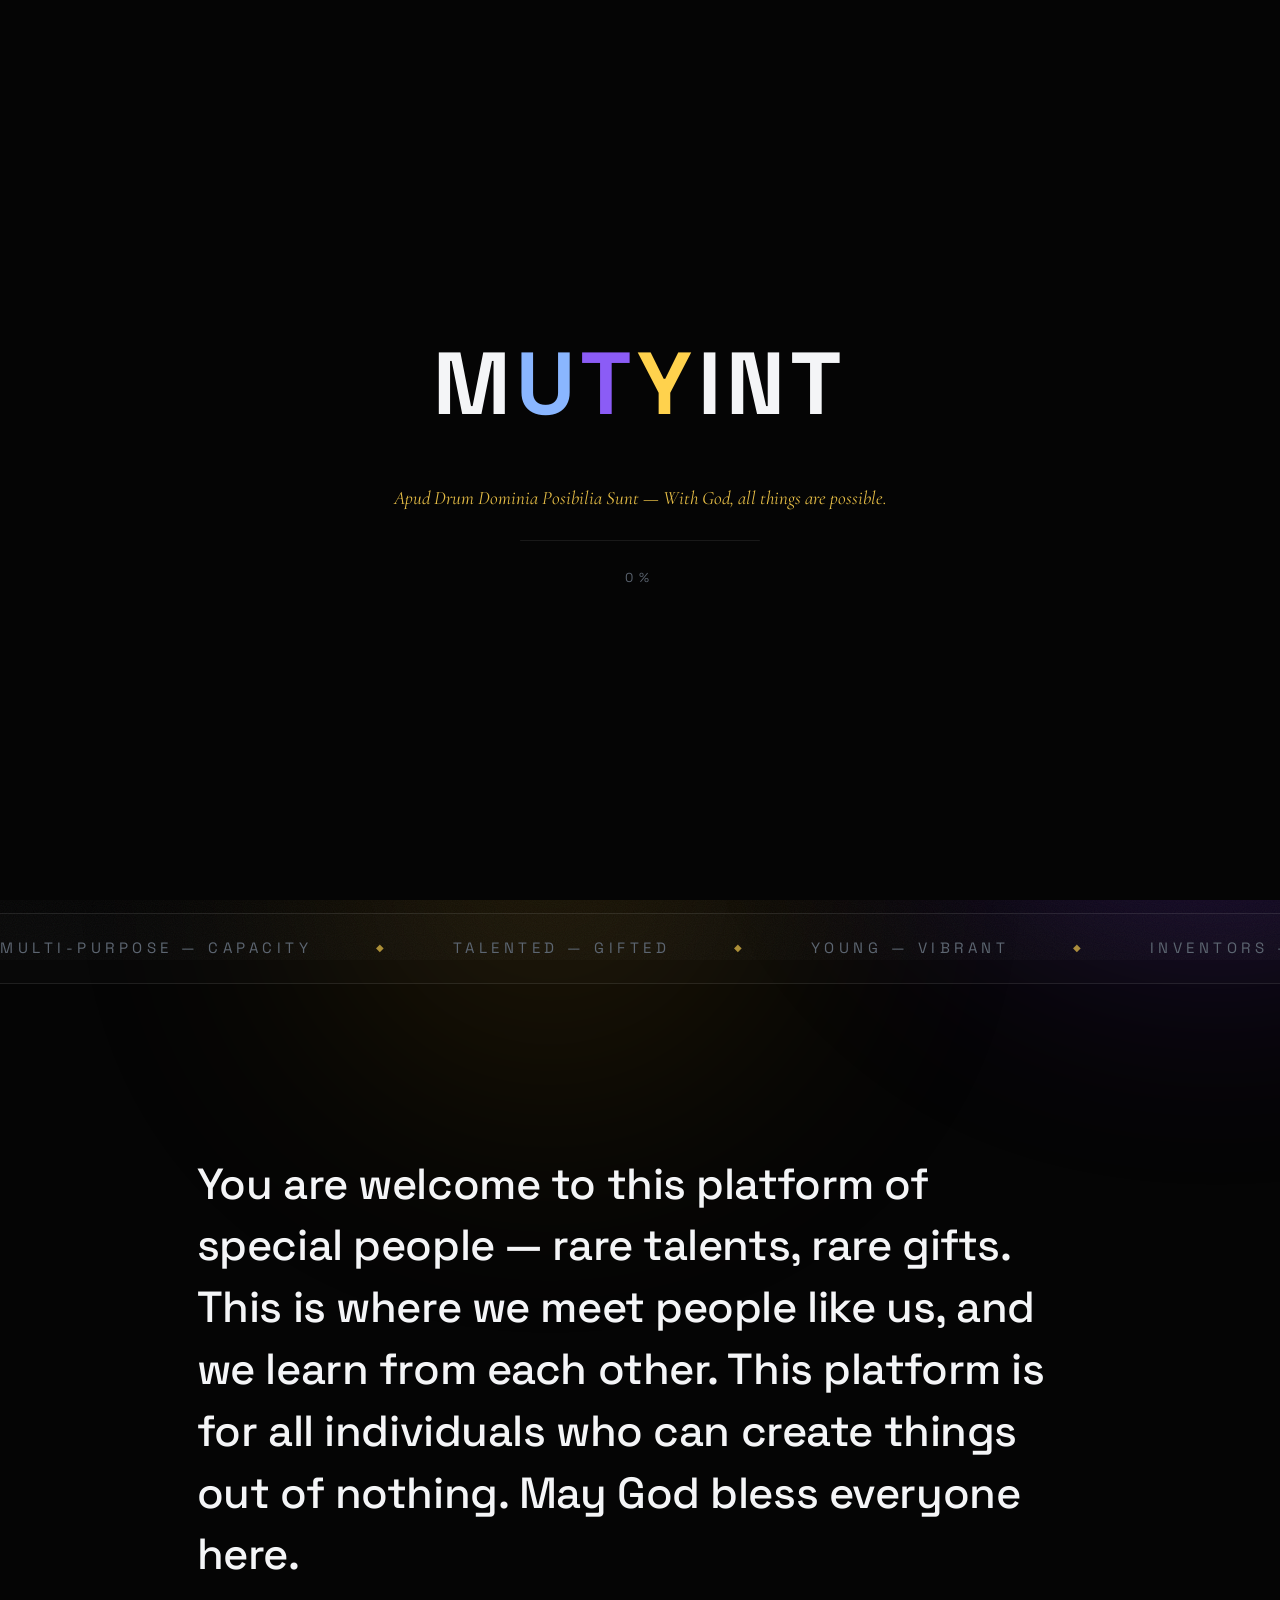
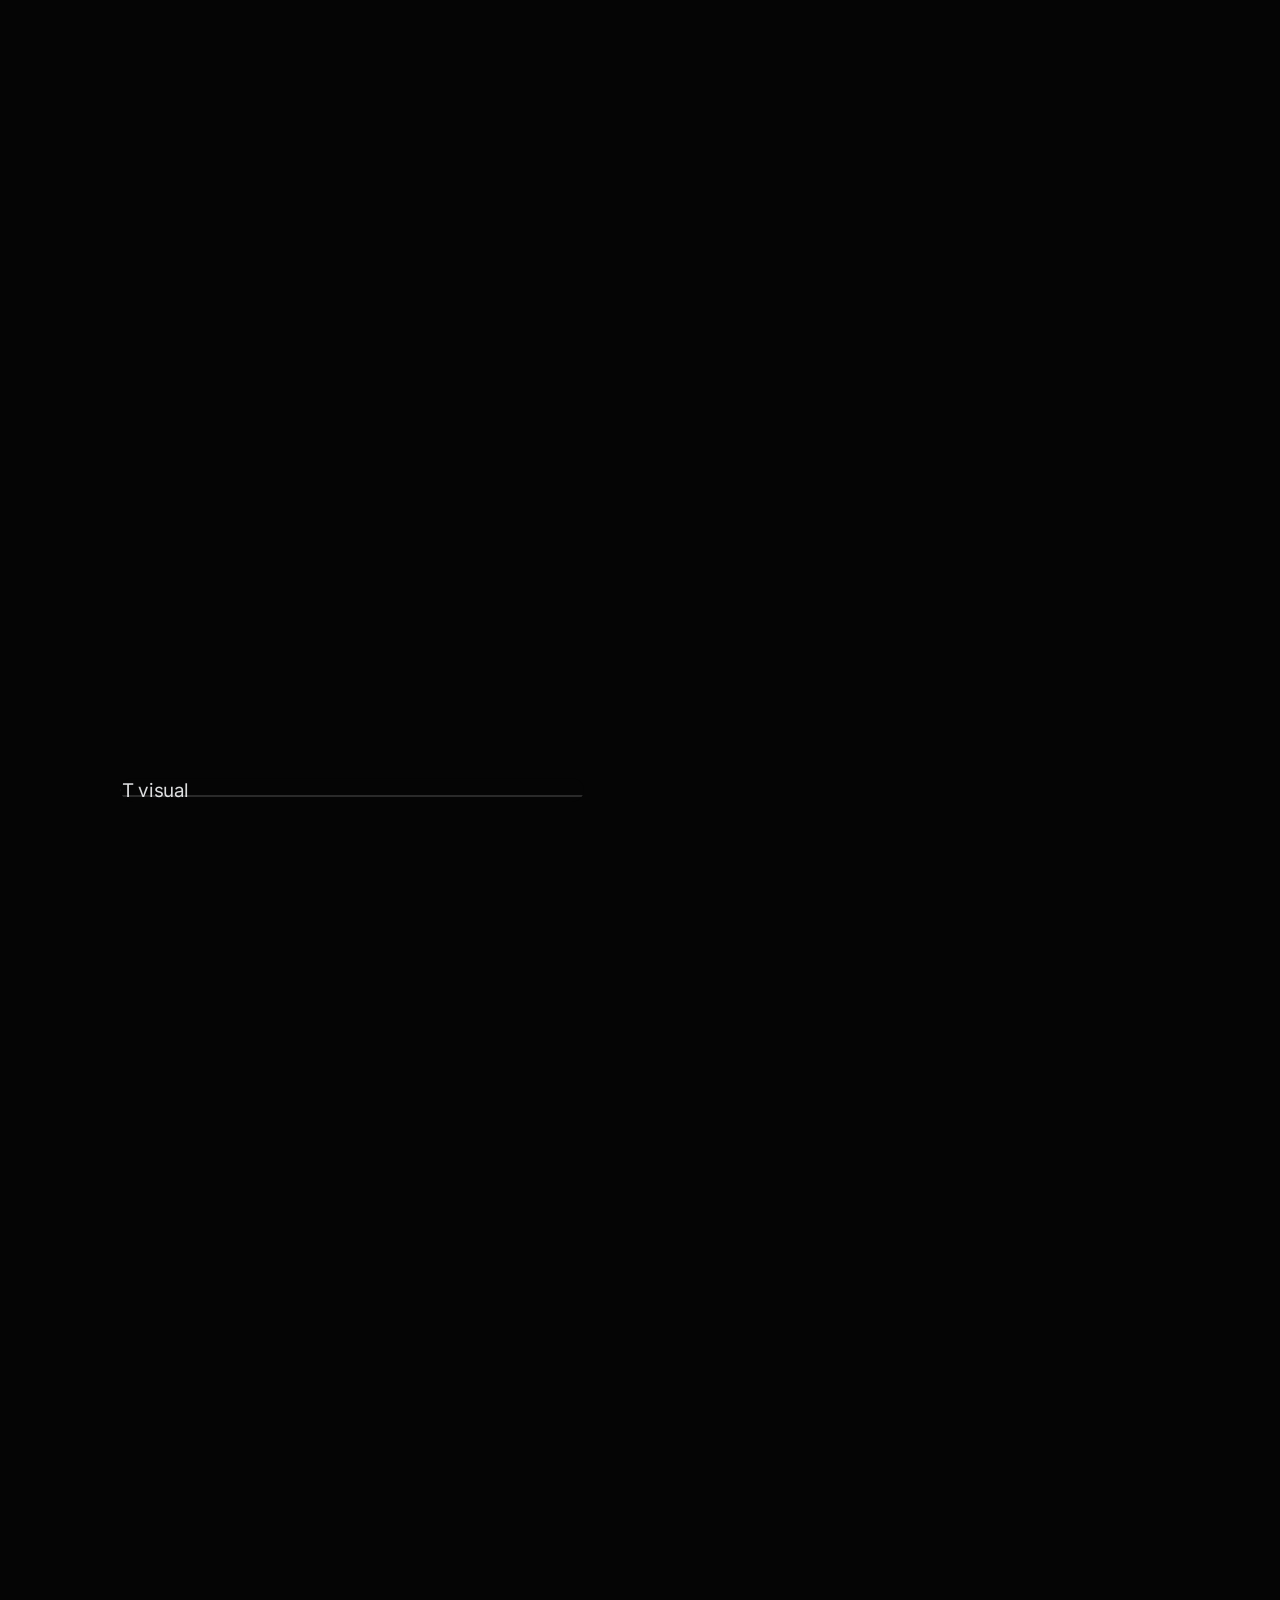
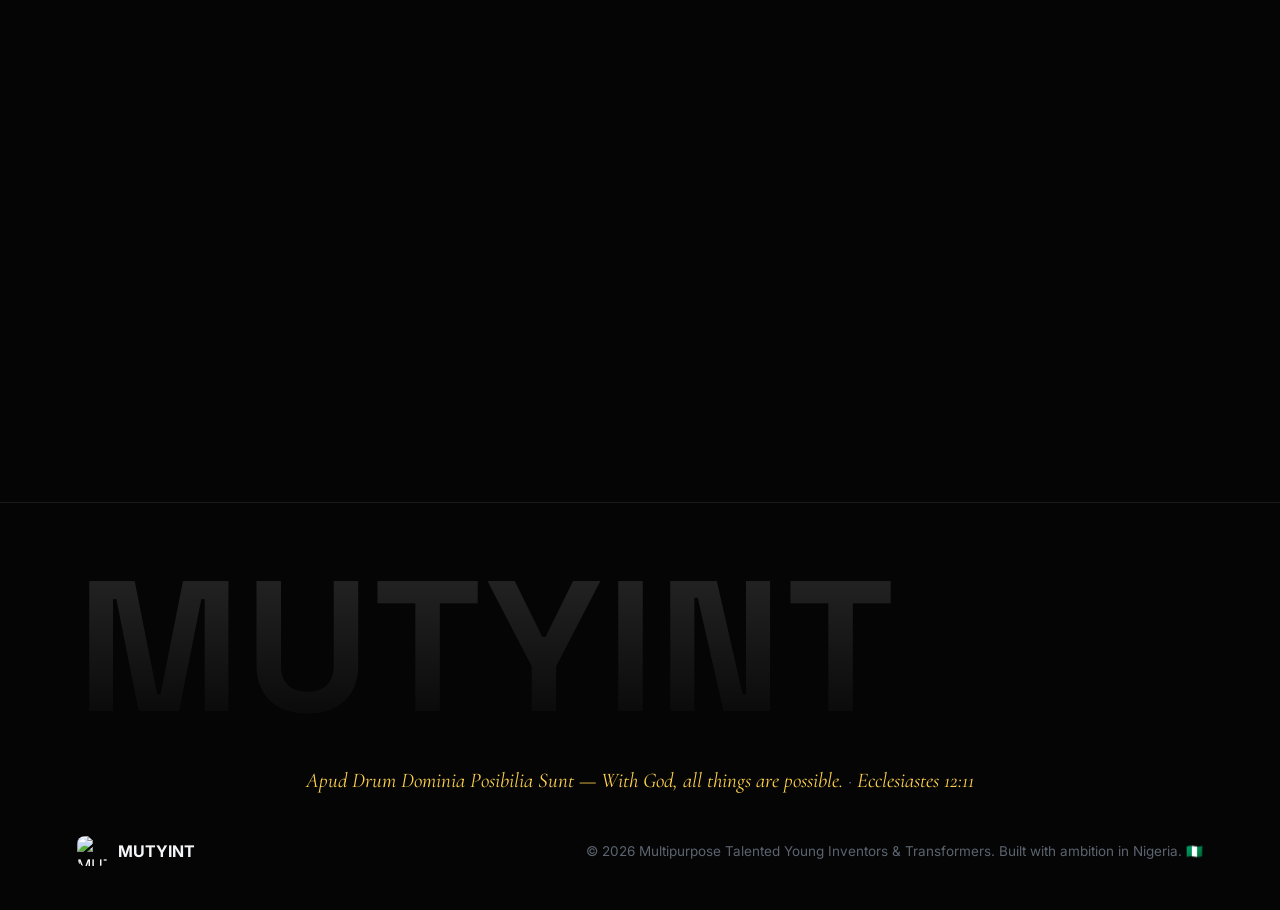
==== commit 61a40abe: "Multi-page build: a dedicated page for everything written in the MUTYINT document - index.html: hub " ====
--- a/index.html
+++ b/index.html
@@ -13,104 +13,8 @@
 <link rel="preconnect" href="https://fonts.gstatic.com" crossorigin>
 <link href="https://fonts.googleapis.com/css2?family=Space+Grotesk:wght@400;500;600;700&family=Inter:wght@300;400;500;600&family=Cormorant+Garamond:ital,wght@1,500&display=swap" rel="stylesheet">
 <script src="https://unpkg.com/lenis@1.1.14/dist/lenis.min.js"></script>
+<link rel="stylesheet" href="styles.css">
 <style>
-:root{
-  --bg:#050505; --panel:rgba(255,255,255,.03); --panel2:rgba(255,255,255,.05);
-  --blue:#3B82F6; --blue-bright:#8AB6FF; --gold:#FFD24D; --violet:#8B5CF6;
-  --text:#F4F5F7; --muted:#A6ADBA; --faint:#5B6470;
-  --radius:24px; --border:1px solid rgba(255,255,255,.09);
-  --grad:linear-gradient(120deg,#3B82F6 0%,#8B5CF6 48%,#FFD24D 100%);
-  --font-d:'Space Grotesk',sans-serif; --font-b:'Inter',sans-serif; --font-s:'Cormorant Garamond',serif;
-  --ease:cubic-bezier(.22,1,.36,1);
-}
-*{margin:0;padding:0;box-sizing:border-box}
-html{scroll-behavior:auto}
-html.lenis,html.lenis body{height:auto}
-.lenis.lenis-smooth{scroll-behavior:auto!important}
-body{background:var(--bg);color:var(--text);font-family:var(--font-b);overflow-x:hidden;line-height:1.65}
-::selection{background:var(--blue);color:#fff}
-a{color:inherit;text-decoration:none}
-img{max-width:100%;display:block}
-button{font:inherit}
-
-/* film grain + progress */
-#grain{position:fixed;inset:-60px;z-index:96;pointer-events:none;opacity:.055;background-image:url("data:image/svg+xml,%3Csvg xmlns='http://www.w3.org/2000/svg' width='300' height='300'%3E%3Cfilter id='n'%3E%3CfeTurbulence type='fractalNoise' baseFrequency='0.9' numOctaves='2'/%3E%3C/filter%3E%3Crect width='300' height='300' filter='url(%23n)'/%3E%3C/svg%3E");animation:grain 1.4s steps(4) infinite}
-@keyframes grain{0%{transform:translate(0,0)}25%{transform:translate(-14px,10px)}50%{transform:translate(10px,-12px)}75%{transform:translate(-8px,-8px)}100%{transform:translate(12px,10px)}}
-#prog{position:fixed;top:0;left:0;height:2px;width:0;background:var(--grad);z-index:200;box-shadow:0 0 14px rgba(59,130,246,.7)}
-
-/* custom cursor */
-#cur,#curDot{position:fixed;top:0;left:0;pointer-events:none;z-index:300;border-radius:50%;mix-blend-mode:difference}
-#cur{width:38px;height:38px;border:1.5px solid rgba(255,255,255,.75);transition:width .35s var(--ease),height .35s var(--ease),opacity .3s;margin:-19px 0 0 -19px}
-#curDot{width:5px;height:5px;background:#fff;margin:-2.5px 0 0 -2.5px}
-#cur.big{width:74px;height:74px;margin:-37px 0 0 -37px}
-@media(hover:none),(pointer:coarse){#cur,#curDot{display:none}}
-
-/* preloader */
-#loader{position:fixed;inset:0;background:var(--bg);z-index:1000;display:flex;align-items:center;justify-content:center;flex-direction:column;gap:26px;transition:clip-path 1.1s var(--ease)}
-#loader.lift{clip-path:inset(0 0 100% 0)}
-#loader .word{display:flex;overflow:hidden}
-#loader .word span{font-family:var(--font-d);font-weight:700;font-size:clamp(40px,9vw,88px);letter-spacing:.06em;display:inline-block;transform:translateY(115%);animation:lup .9s var(--ease) forwards}
-#loader .word span:nth-child(2){animation-delay:.07s;color:var(--blue-bright)}
-#loader .word span:nth-child(3){animation-delay:.14s;color:var(--violet)}
-#loader .word span:nth-child(4){animation-delay:.21s;color:var(--gold)}
-@keyframes lup{to{transform:none}}
-#loader .motto{font-family:var(--font-s);font-style:italic;font-size:clamp(15px,2vw,19px);color:var(--gold);opacity:0;animation:fadeIn 1.2s .8s forwards}
-@keyframes fadeIn{to{opacity:.9}}
-#loader .pct{font-family:var(--font-d);font-size:13px;letter-spacing:.5em;color:var(--faint)}
-#loader .bar{width:min(240px,40vw);height:1.5px;background:rgba(255,255,255,.08);border-radius:2px;overflow:hidden}
-#loader .bar i{display:block;height:100%;width:0;background:var(--grad);transition:width .2s linear}
-
-/* background fx */
-.aurora{position:fixed;border-radius:50%;filter:blur(130px);z-index:0;pointer-events:none;will-change:transform}
-.aurora.a1{width:55vw;height:55vw;background:#163a8f;top:-18vw;left:-14vw;opacity:.5}
-.aurora.a2{width:46vw;height:46vw;background:#5b21b6;top:38vh;right:-18vw;opacity:.34}
-.aurora.a3{width:38vw;height:38vw;background:#7a5808;bottom:-16vw;left:24vw;opacity:.2}
-.mesh{position:fixed;inset:0;z-index:0;pointer-events:none;background-image:linear-gradient(rgba(255,255,255,.028) 1px,transparent 1px),linear-gradient(90deg,rgba(255,255,255,.028) 1px,transparent 1px);background-size:72px 72px;mask-image:radial-gradient(80% 60% at 50% 0%,#000 10%,transparent 78%)}
-
-/* nav */
-nav{position:fixed;top:0;left:0;right:0;z-index:150;display:flex;align-items:center;justify-content:space-between;padding:20px clamp(20px,5vw,64px);transition:transform .55s var(--ease),background .4s,border-color .4s;border-bottom:1px solid transparent}
-nav.scrolled{background:rgba(5,5,5,.68);backdrop-filter:blur(20px);border-color:rgba(255,255,255,.07)}
-nav.hide{transform:translateY(-110%)}
-.brand{display:flex;align-items:center;gap:12px}
-.brand img{width:40px;height:40px;border-radius:11px;transition:transform .5s var(--ease)}
-.brand:hover img{transform:rotate(-8deg) scale(1.08)}
-.brand b{font-family:var(--font-d);font-size:19px;letter-spacing:.16em}
-.nav-links{display:flex;gap:34px;font-size:14.5px;color:var(--muted)}
-.nav-links a{position:relative;transition:color .3s;padding:4px 0}
-.nav-links a::after{content:"";position:absolute;left:0;bottom:0;width:100%;height:1.5px;background:var(--grad);transform:scaleX(0);transform-origin:right;transition:transform .45s var(--ease)}
-.nav-links a:hover{color:#fff}
-.nav-links a:hover::after{transform:scaleX(1);transform-origin:left}
-.nav-cta{font-family:var(--font-d);font-size:13.5px;font-weight:600;padding:11px 24px;border-radius:999px;border:var(--border);background:var(--panel);color:var(--text);transition:.35s;cursor:pointer}
-.nav-cta:hover{border-color:rgba(138,182,255,.55);background:rgba(59,130,246,.13);box-shadow:0 0 28px rgba(59,130,246,.25)}
-#burger{display:none;flex-direction:column;gap:5.5px;background:none;border:none;cursor:pointer;padding:6px;z-index:160}
-#burger i{width:24px;height:2px;background:var(--text);transition:.4s var(--ease);display:block;border-radius:2px}
-#burger.open i:nth-child(1){transform:translateY(7.5px) rotate(45deg)}
-#burger.open i:nth-child(2){opacity:0;transform:scaleX(0)}
-#burger.open i:nth-child(3){transform:translateY(-7.5px) rotate(-45deg)}
-
-/* shared */
-section{position:relative;z-index:1;padding:clamp(90px,13vh,150px) clamp(20px,6vw,90px);max-width:1280px;margin:0 auto}
-.eyebrow{display:inline-flex;align-items:center;gap:12px;font-size:12.5px;letter-spacing:.34em;text-transform:uppercase;color:var(--blue-bright);font-weight:600;margin-bottom:24px}
-.eyebrow::before{content:"";width:36px;height:1.5px;background:var(--grad);border-radius:2px}
-h2{font-family:var(--font-d);font-size:clamp(36px,5vw,62px);line-height:1.06;font-weight:700;letter-spacing:-.015em;margin-bottom:20px}
-.grad-text{background:var(--grad);background-size:200% auto;-webkit-background-clip:text;background-clip:text;-webkit-text-fill-color:transparent;animation:gradShift 6s ease-in-out infinite alternate}
-@keyframes gradShift{to{background-position:100% center}}
-.gold-text{color:var(--gold)}
-.sub{color:var(--muted);font-size:clamp(15px,1.4vw,18px);max-width:640px}
-.motto-line{font-family:var(--font-s);font-style:italic;font-size:clamp(16px,1.8vw,21px);color:var(--gold);letter-spacing:.02em}
-
-/* line mask reveal */
-.mask{display:block;overflow:hidden}
-.mask>span{display:block;transform:translateY(112%);transition:transform 1.15s var(--ease)}
-.in .mask>span{transform:none}
-.m2 .mask:nth-child(2)>span{transition-delay:.1s}.m3 .mask:nth-child(3)>span{transition-delay:.2s}
-
-/* fade reveal */
-.rv{opacity:0;transform:translateY(40px);transition:opacity 1s var(--ease),transform 1s var(--ease)}
-.rv.in{opacity:1;transform:none}
-.rv.d1{transition-delay:.12s}.rv.d2{transition-delay:.24s}.rv.d3{transition-delay:.36s}.rv.d4{transition-delay:.48s}
-
-/* hero */
 .hero{min-height:100svh;display:flex;flex-direction:column;justify-content:center;padding:150px clamp(20px,6vw,90px) 70px;max-width:1280px;margin:0 auto;position:relative;z-index:1}
 .hero-visual{position:absolute;right:-6vw;top:12vh;width:min(52vw,760px);z-index:-1;opacity:.42;filter:saturate(1.15);mask-image:radial-gradient(closest-side,#000 26%,transparent 90%);will-change:transform}
 .hero h1{font-family:var(--font-d);font-weight:700;font-size:clamp(46px,8.6vw,118px);line-height:1.01;letter-spacing:-.03em;margin:10px 0 26px}
@@ -126,157 +30,10 @@
 .hero .lead strong{color:var(--text)}
 .hero-btns{display:flex;gap:16px;flex-wrap:wrap;opacity:0;transform:translateY(26px);transition:opacity 1s var(--ease) .65s,transform 1s var(--ease) .65s}
 .hero.play .hero-btns{opacity:1;transform:none}
-.btn{position:relative;display:inline-flex;align-items:center;gap:10px;font-family:var(--font-d);font-weight:600;font-size:15px;padding:16px 36px;border-radius:999px;transition:transform .5s var(--ease),box-shadow .5s var(--ease),background-position .6s;cursor:pointer;border:none;will-change:transform}
-.btn.primary{background:var(--grad);background-size:200% auto;color:#050505;box-shadow:0 10px 44px rgba(59,130,246,.35)}
-.btn.primary:hover{background-position:100% center;box-shadow:0 18px 64px rgba(139,92,246,.5)}
-.btn.primary::after{content:"";position:absolute;inset:0;border-radius:inherit;background:linear-gradient(105deg,transparent 38%,rgba(255,255,255,.55) 50%,transparent 62%);translate:-120% 0;transition:translate .9s var(--ease)}
-.btn.primary:hover::after{translate:120% 0}
-.btn.ghost{background:var(--panel);border:var(--border);color:var(--text);backdrop-filter:blur(10px)}
-.btn.ghost:hover{border-color:rgba(255,210,77,.5);box-shadow:0 0 34px rgba(255,210,77,.16)}
 .scroll-hint{position:absolute;bottom:36px;left:50%;transform:translateX(-50%);color:var(--faint);font-size:11.5px;letter-spacing:.34em;text-transform:uppercase;display:flex;flex-direction:column;align-items:center;gap:10px;opacity:0;transition:opacity 1s 1.2s}
 .scroll-hint.in{opacity:1}
 .scroll-hint::after{content:"";width:1px;height:48px;background:linear-gradient(var(--blue),transparent);animation:drop 1.9s var(--ease) infinite}
 @keyframes drop{0%{transform:scaleY(0);transform-origin:top}55%{transform:scaleY(1);transform-origin:top}56%{transform-origin:bottom}100%{transform:scaleY(0);transform-origin:bottom}}
-
-/* ticker */
-.ticker{position:relative;z-index:1;border-top:var(--border);border-bottom:var(--border);padding:22px 0;overflow:hidden;background:rgba(255,255,255,.015)}
-.ticker-track{display:flex;gap:64px;width:max-content;animation:scrollX 34s linear infinite;white-space:nowrap}
-.ticker:hover .ticker-track{animation-play-state:paused}
-.ticker-track span{font-family:var(--font-d);font-size:15px;letter-spacing:.3em;text-transform:uppercase;color:var(--faint);display:flex;align-items:center;gap:64px;transition:color .3s}
-.ticker-track span:hover{color:var(--gold)}
-.ticker-track span::after{content:"◆";color:var(--gold);font-size:10px;opacity:.65}
-@keyframes scrollX{to{transform:translateX(-50%)}}
-
-/* welcome (scroll-lit words) */
-.mani{max-width:1040px}
-.mani p{font-family:var(--font-d);font-size:clamp(24px,3.4vw,44px);line-height:1.42;font-weight:500;letter-spacing:-.01em}
-.mani p .w{opacity:.13;transition:opacity .5s ease}
-.mani p .w.lit{opacity:1}
-.mani p em{font-style:normal;background:var(--grad);background-size:200% auto;-webkit-background-clip:text;background-clip:text;-webkit-text-fill-color:transparent}
-.mani .gap{display:block;height:34px}
-.verse{margin-top:54px;display:flex;gap:22px;align-items:flex-start;max-width:720px}
-.verse::before{content:"❝";font-family:var(--font-s);font-size:54px;color:var(--gold);line-height:.6}
-.verse blockquote{font-family:var(--font-s);font-style:italic;font-size:clamp(18px,2vw,23px);color:var(--text);opacity:.9}
-.verse cite{display:block;margin-top:10px;font-family:var(--font-d);font-style:normal;font-size:12.5px;letter-spacing:.28em;color:var(--faint);text-transform:uppercase}
-
-/* vision/mission */
-.vm{display:grid;grid-template-columns:1fr 1fr;gap:22px;margin-top:56px}
-.vm .panel{position:relative;background:var(--panel);border:var(--border);border-radius:var(--radius);padding:clamp(30px,4vw,46px);overflow:hidden;transition:transform .5s var(--ease),border-color .4s,box-shadow .5s}
-.vm .panel:hover{transform:translateY(-6px);border-color:rgba(255,210,77,.35);box-shadow:0 24px 60px rgba(0,0,0,.45)}
-.vm .panel::before{content:"";position:absolute;top:0;left:0;width:100%;height:2px;background:var(--grad)}
-.vm .panel.v{--accent:var(--blue-bright)}.vm .panel.m{--accent:var(--gold)}
-.vm .k{font-family:var(--font-d);font-size:12px;letter-spacing:.3em;text-transform:uppercase;color:var(--faint);margin-bottom:16px}
-.vm h3{font-family:var(--font-d);font-size:clamp(24px,2.6vw,32px);margin-bottom:14px;color:var(--accent)}
-.vm p{color:var(--muted);font-size:16px}
-
-/* letter cards (name & goals) */
-.stack{position:relative;z-index:1;margin-top:70px;display:flex;flex-direction:column;gap:26px}
-.stack .sp{position:sticky;top:calc(88px + var(--i)*14px)}
-.vcard{position:relative;background:linear-gradient(160deg,rgba(20,22,28,.92),rgba(10,11,14,.94));border:var(--border);border-radius:var(--radius);padding:clamp(28px,4vw,46px);display:grid;grid-template-columns:auto 1fr;gap:clamp(20px,4vw,44px);align-items:center;overflow:hidden;box-shadow:0 30px 80px rgba(0,0,0,.45);will-change:transform;transition:box-shadow .5s}
-.vcard::before{content:"";position:absolute;inset:0;background:radial-gradient(680px circle at var(--mx,50%) var(--my,0%),rgba(59,130,246,.15),transparent 44%);opacity:0;transition:opacity .5s}
-.vcard:hover::before{opacity:1}
-.vcard .bigletter{font-family:var(--font-d);font-weight:700;font-size:clamp(88px,14vw,170px);line-height:1;background:linear-gradient(180deg,rgba(255,255,255,.16),rgba(255,255,255,.015));-webkit-background-clip:text;background-clip:text;-webkit-text-fill-color:transparent;user-select:none}
-.vcard .num{font-family:var(--font-d);font-size:12px;color:var(--faint);letter-spacing:.24em;margin-bottom:14px}
-.vcard h3{font-family:var(--font-d);font-size:clamp(24px,3vw,36px);margin-bottom:12px;letter-spacing:-.01em}
-.vcard p{color:var(--muted);font-size:15px;max-width:680px;margin-bottom:18px}
-.chips{display:flex;flex-wrap:wrap;gap:9px}
-.chip{font-size:11px;letter-spacing:.1em;padding:7px 15px;border-radius:999px;border:var(--border);color:var(--blue-bright);background:rgba(59,130,246,.07);transition:.3s}
-.vcard:hover .chip{border-color:rgba(138,182,255,.3)}
-.chip.gold{color:var(--gold);background:rgba(255,210,77,.07)}
-
-/* mandate grid */
-.mandate{display:grid;grid-template-columns:repeat(3,1fr);gap:16px;margin-top:56px}
-.mdt{position:relative;background:var(--panel);border:var(--border);border-radius:18px;padding:26px 24px;transition:transform .5s var(--ease),border-color .4s,background .5s;overflow:hidden}
-.mdt:hover{transform:translateY(-5px);border-color:rgba(138,182,255,.3);background:var(--panel2)}
-.mdt .n{font-family:var(--font-d);font-size:12px;letter-spacing:.2em;color:var(--gold);margin-bottom:12px;display:block}
-.mdt p{font-size:14.5px;color:var(--muted)}
-.mdt:hover p{color:var(--text)}
-.mdt::after{content:"";position:absolute;bottom:0;left:0;height:2px;width:100%;background:var(--grad);transform:scaleX(0);transform-origin:left;transition:transform .5s var(--ease)}
-.mdt:hover::after{transform:scaleX(1)}
-
-/* departments */
-.depts{display:grid;grid-template-columns:repeat(5,1fr);gap:16px;margin-top:56px}
-.dept{background:var(--panel);border:var(--border);border-radius:18px;padding:30px 24px;transition:transform .5s var(--ease),border-color .4s,box-shadow .5s;position:relative}
-.dept:hover{transform:translateY(-6px);border-color:rgba(255,210,77,.4);box-shadow:0 18px 46px rgba(0,0,0,.4)}
-.dept .glyph{width:44px;height:44px;border-radius:12px;display:grid;place-items:center;border:var(--border);background:linear-gradient(140deg,rgba(59,130,246,.16),rgba(255,210,77,.1));margin-bottom:18px;font-family:var(--font-d);font-weight:700;color:var(--gold);font-size:18px}
-.dept h3{font-family:var(--font-d);font-size:17px;margin-bottom:8px}
-.dept p{color:var(--muted);font-size:13.5px}
-.dept .alias{display:block;margin-top:12px;font-size:11px;letter-spacing:.2em;color:var(--faint);text-transform:uppercase}
-
-/* ventures cards reuse vcard w/ icon */
-.vcard .ic{position:absolute;top:30px;right:32px;width:58px;height:58px;border-radius:16px;display:grid;place-items:center;background:linear-gradient(140deg,rgba(59,130,246,.18),rgba(255,210,77,.1));border:var(--border);transition:transform .5s var(--ease)}
-.vcard:hover .ic{transform:rotate(-8deg) scale(1.1)}
-.vcard .ic svg{width:27px;height:27px;stroke:var(--gold);fill:none;stroke-width:1.6}
-
-/* stats */
-.stats{display:grid;grid-template-columns:repeat(4,1fr);gap:20px;margin-top:54px}
-.stat{text-align:center;padding:42px 16px;background:var(--panel);border:var(--border);border-radius:var(--radius);position:relative;overflow:hidden;transition:transform .5s var(--ease),border-color .4s}
-.stat:hover{transform:translateY(-6px);border-color:rgba(138,182,255,.32)}
-.stat::after{content:"";position:absolute;bottom:0;left:22%;right:22%;height:2px;background:var(--grad);opacity:0;transition:opacity .4s}
-.stat:hover::after{opacity:1}
-.stat b{font-family:var(--font-d);font-size:clamp(40px,4.6vw,60px);font-weight:700;display:block;line-height:1.08;background:var(--grad);background-size:200% auto;-webkit-background-clip:text;background-clip:text;-webkit-text-fill-color:transparent}
-.stat span{color:var(--muted);font-size:12.5px;letter-spacing:.18em;text-transform:uppercase}
-
-/* founder */
-.founder{display:grid;grid-template-columns:1.05fr .95fr;gap:clamp(34px,6vw,90px);align-items:center}
-.founder .mark{position:relative;border-radius:30px;overflow:hidden;border:var(--border);background:var(--bg);clip-path:inset(8% 8% 8% 8% round 26px);transition:clip-path 1.2s var(--ease)}
-.founder .mark.in{clip-path:inset(0 0 0 0 round 30px)}
-.founder .mark img{width:100%;opacity:.9;transform:scale(1.18);transition:transform 1.4s var(--ease)}
-.founder .mark.in img{transform:scale(1)}
-.founder .frame{position:absolute;inset:18px;border:1px solid rgba(255,255,255,.15);border-radius:16px;pointer-events:none}
-.founder blockquote{font-family:var(--font-d);font-size:clamp(21px,2.5vw,29px);line-height:1.45;border-left:3px solid;border-image:var(--grad) 1;padding-left:28px;margin:30px 0 28px;font-weight:500}
-.founder .who{display:flex;align-items:center;gap:16px;margin-top:32px}
-.founder .who img{width:54px;height:54px;border-radius:50%;border:1px solid rgba(255,210,77,.45)}
-.founder .who b{font-family:var(--font-d);display:block;font-size:17px}
-.founder .who span{color:var(--muted);font-size:13.5px}
-.founder .bio{color:var(--muted);font-size:15.5px}
-.founder .bio strong{color:var(--gold)}
-
-/* cta */
-.cta-box{text-align:center;padding:clamp(64px,10vw,120px) clamp(20px,6vw,80px);border-radius:34px;position:relative;overflow:hidden;border:var(--border);background:radial-gradient(130% 150% at 50% -25%,rgba(59,130,246,.18),rgba(5,5,5,0) 55%),var(--panel)}
-.cta-box::before{content:"";position:absolute;top:-2px;left:28%;right:28%;height:2px;background:var(--grad)}
-.cta-box .sub{margin:0 auto 46px}
-.cta-box .hero-btns{justify-content:center}
-.cta-contact{display:flex;gap:14px;justify-content:center;flex-wrap:wrap;margin-top:30px}
-.cta-contact a{display:inline-flex;align-items:center;gap:9px;padding:14px 28px;border-radius:999px;border:var(--border);background:rgba(255,255,255,.03);color:var(--muted);font-size:14px;transition:.35s}
-.cta-contact a:hover{color:#fff;border-color:rgba(138,182,255,.55);box-shadow:0 0 28px rgba(59,130,246,.16);transform:translateY(-3px)}
-
-/* footer */
-footer{position:relative;z-index:1;border-top:var(--border);padding:60px clamp(20px,6vw,90px) 44px;max-width:1280px;margin:0 auto}
-footer .wordmark{font-family:var(--font-d);font-weight:700;font-size:clamp(64px,14.5vw,210px);letter-spacing:.02em;line-height:.9;background:linear-gradient(180deg,rgba(255,255,255,.13),rgba(255,255,255,.015));-webkit-background-clip:text;background-clip:text;-webkit-text-fill-color:transparent;user-select:none;margin-bottom:34px;transition:background .6s}
-footer .wordmark:hover{background:linear-gradient(180deg,rgba(138,182,255,.35),rgba(255,210,77,.06));-webkit-background-clip:text;background-clip:text}
-footer .fmotto{text-align:center;font-family:var(--font-s);font-style:italic;color:var(--gold);font-size:clamp(16px,2vw,21px);margin-bottom:38px}
-footer .row{display:flex;justify-content:space-between;align-items:center;gap:26px;flex-wrap:wrap}
-footer p{color:var(--faint);font-size:13.5px}
-footer .fbrand{display:flex;align-items:center;gap:11px}
-footer .fbrand img{width:30px;height:30px;border-radius:8px}
-
-/* responsive */
-@media(max-width:960px){
-  .nav-links{position:fixed;top:0;right:0;bottom:0;width:min(80vw,340px);background:rgba(6,6,9,.97);backdrop-filter:blur(26px);flex-direction:column;justify-content:center;padding:0 46px;gap:32px;transform:translateX(102%);transition:transform .6s var(--ease);border-left:var(--border);z-index:155}
-  .nav-links.open{transform:none}
-  .nav-links a{font-size:23px;font-family:var(--font-d)}
-  #burger{display:flex}
-  .nav-cta{display:none}
-  .hero-visual{opacity:.22;right:-28vw;top:26vh;width:80vw}
-  .stats{grid-template-columns:repeat(2,1fr)}
-  .mandate{grid-template-columns:1fr}
-  .depts{grid-template-columns:repeat(2,1fr)}
-  .vm{grid-template-columns:1fr}
-  .founder{grid-template-columns:1fr}
-  .vcard{grid-template-columns:1fr}
-  .vcard .bigletter{font-size:clamp(64px,20vw,110px)}
-  .vcard .ic{position:static;margin-bottom:22px}
-  .aurora{opacity:.5}
-  .stack .sp{top:calc(76px + var(--i)*10px)}
-}
-@media(max-width:620px){.hero h1{font-size:clamp(42px,12vw,64px)}.depts{grid-template-columns:1fr}}
-@media(prefers-reduced-motion:reduce){
-  *,*::before,*::after{animation:none!important;transition:none!important}
-  .hero .mask>span,.hero .lead,.hero .motto,.hero .hero-btns{transform:none;opacity:1}
-  .rv,.mask>span{opacity:1!important;transform:none!important}
-  .mani p .w{opacity:1}
-}
 </style>
 </head>
 <body>
@@ -287,6 +44,21 @@
   <div class="bar"><i id="ldBar"></i></div>
   <div class="pct" id="ldPct">0%</div>
 </div>
+<style>
+#loader{position:fixed;inset:0;background:#050505;z-index:1000;display:flex;align-items:center;justify-content:center;flex-direction:column;gap:26px;transition:clip-path 1.1s cubic-bezier(.22,1,.36,1)}
+#loader.lift{clip-path:inset(0 0 100% 0)}
+#loader .word{display:flex;overflow:hidden}
+#loader .word span{font-family:'Space Grotesk',sans-serif;font-weight:700;font-size:clamp(40px,9vw,88px);letter-spacing:.06em;display:inline-block;transform:translateY(115%);animation:lup .9s cubic-bezier(.22,1,.36,1) forwards}
+#loader .word span:nth-child(2){animation-delay:.07s;color:#8AB6FF}
+#loader .word span:nth-child(3){animation-delay:.14s;color:#8B5CF6}
+#loader .word span:nth-child(4){animation-delay:.21s;color:#FFD24D}
+@keyframes lup{to{transform:none}}
+#loader .motto{font-family:'Cormorant Garamond',serif;font-style:italic;font-size:clamp(15px,2vw,19px);color:#FFD24D;opacity:0;animation:fadeIn 1.2s .8s forwards}
+@keyframes fadeIn{to{opacity:.9}}
+#loader .pct{font-family:'Space Grotesk',sans-serif;font-size:13px;letter-spacing:.5em;color:#5B6470}
+#loader .bar{width:min(240px,40vw);height:1.5px;background:rgba(255,255,255,.08);border-radius:2px;overflow:hidden}
+#loader .bar i{display:block;height:100%;width:0;background:linear-gradient(120deg,#3B82F6,#8B5CF6,#FFD24D);transition:width .2s linear}
+</style>
 
 <div id="prog"></div>
 <div id="grain"></div>
@@ -298,11 +70,11 @@
 <nav id="nav">
   <a class="brand" href="#top"><img src="https://media.base44.com/images/public/6a3e59929cb482183c6b0370/cd534934d_generated_image.png" alt="MUTYINT logo"><b>MUTYINT</b></a>
   <div class="nav-links" id="navLinks">
-    <a href="#welcome">Welcome</a>
-    <a href="#thename">The Name</a>
-    <a href="#mandate">Mandate</a>
-    <a href="#ventures">Ventures</a>
-    <a href="#founder">Founder</a>
+    <a href="index.html" class="active">Home</a>
+    <a href="the-name.html">The Name</a>
+    <a href="vision-mission.html">Vision &amp; Mission</a>
+    <a href="departments.html">Departments</a>
+    <a href="ventures.html">Ventures</a>
     <a href="#contact">Join us</a>
   </div>
   <button class="nav-cta" data-goto="#contact">Join the movement</button>
@@ -320,7 +92,7 @@
   <div class="motto motto-line">“Apud Drum Dominia Posibilia Sunt” — With God, all things are possible.</div>
   <p class="lead">You are welcome to this great platform of special people with rare talents and gifts — a home for everyone who can <strong>create something out of nothing</strong>.</p>
   <div class="hero-btns">
-    <button class="btn primary" data-goto="#thename">Discover the name</button>
+    <button class="btn primary" data-goto="#explore">Explore the platform</button>
     <button class="btn ghost" data-goto="#contact">Join the movement</button>
   </div>
   <div class="scroll-hint">Scroll</div>
@@ -340,70 +112,15 @@
   </div>
 </section>
 
-<section id="thename">
-  <span class="eyebrow rv">The Name</span>
-  <h2 class="m2"><span class="mask"><span>Five letters.</span></span><span class="mask"><span class="grad-text">One identity.</span></span></h2>
-  <p class="sub rv d2">Every letter of MUTYINT carries a calling — and a goal we live by.</p>
-  <div class="stack">
-    <div class="sp" style="--i:0"><div class="vcard" data-tilt><div class="bigletter">M</div><div><div class="num">LETTER 01 — THE GOAL OF CAPACITY</div><h3>Multi-purpose</h3><p>Every human on earth has different capacities. There is an inherent, in-built capacity in you, totally versatile — the ability to hold different skills and purposes at once. We are expected, as individuals, to develop that skill and capability in a redefined way.</p><div class="chips"><span class="chip">Capacity</span><span class="chip gold">Many skills, one person</span></div></div></div></div>
-    <div class="sp" style="--i:1"><div class="vcard" data-tilt><div class="bigletter">T</div><div><div class="num">LETTER 02 — THE GOAL OF GIFTEDNESS</div><h3>Talented</h3><p>Every human is born with different talents, unique in nature. But talent cannot manifest fully if it is not nurtured and trained to be effective and productive. Here, gifts are discovered, sharpened and put to work.</p><div class="chips"><span class="chip">Gifted</span><span class="chip gold">Nurture &amp; train</span></div></div></div></div>
-    <div class="sp" style="--i:2"><div class="vcard" data-tilt><div class="bigletter">Y</div><div><div class="num">LETTER 03 — THE GOAL OF VIBRANCE</div><h3>Young</h3><p>To be young is to be vibrant, strong, agile and full of potentials — the season of engaging yourself in different opportunities. Being young gives you strength, energy, capability and capacity; purpose, opportunities, freedom, space and time.</p><div class="chips"><span class="chip">Vibrant</span><span class="chip gold">Strength &amp; opportunity</span></div></div></div></div>
-    <div class="sp" style="--i:3"><div class="vcard" data-tilt><div class="bigletter">I</div><div><div class="num">LETTER 04 — THE GOAL OF CREATIVITY</div><h3>Inventors</h3><p>Humans have been tasked to create and build. Inventors are people with a developed mindset and creativeness — researchers who bring solutions to a lot of the world's problems. To invent is to research, and to research is to solve.</p><div class="chips"><span class="chip">Creativity</span><span class="chip gold">Solution finders</span></div></div></div></div>
-    <div class="sp" style="--i:4"><div class="vcard" data-tilt><div class="bigletter">T</div><div><div class="num">LETTER 05 — THE GOAL OF INFLUENCE</div><h3>Transformers</h3><p>Every individual has the mindset to turn negative things to positive. Transformers are energy banks — experienced, seasoned and nurtured. They are the game changers, bringing total development to any issue or problem.</p><div class="chips"><span class="chip">Influence</span><span class="chip gold">Game changers</span></div></div></div></div>
-  </div>
-</section>
-
-<section>
-  <span class="eyebrow rv">Vision &amp; Mission</span>
-  <h2 class="m2"><span class="mask"><span>Born to raise,</span></span><span class="mask"><span class="grad-text">built to transform.</span></span></h2>
-  <div class="vm">
-    <div class="panel v rv d1"><div class="k">Our Vision</div><h3>People of exceptional value</h3><p>To raise people who have great capacity for problem solving — and become people of exceptional value and character.</p></div>
-    <div class="panel m rv d2"><div class="k">Our Mission</div><h3>Development &amp; empowerment</h3><p>The development and empowerment of men and women with skills and godly values — building a new world of development and greater achievement through transformation.</p></div>
-  </div>
-</section>
-
-<section id="mandate">
-  <span class="eyebrow rv">The Mandate</span>
-  <h2 class="m2"><span class="mask"><span>Solution finders for</span></span><span class="mask"><span class="grad-text">families, cities &amp; nations.</span></span></h2>
-  <div class="mandate">
-    <div class="mdt rv d1"><span class="n">01</span><p>Serve as Transformers and Problem Solvers — solution finders for the family, cities, villages, countries and nations.</p></div>
-    <div class="mdt rv d1"><span class="n">02</span><p>Educate, imbue and impact individuals.</p></div>
-    <div class="mdt rv d1"><span class="n">03</span><p>Set people free from all sorts of addiction.</p></div>
-    <div class="mdt rv d2"><span class="n">04</span><p>Serve as Goal Setters — and Goal Achievers.</p></div>
-    <div class="mdt rv d2"><span class="n">05</span><p>Bring total transformation in the seven spheres of influence.</p></div>
-    <div class="mdt rv d2"><span class="n">06</span><p>Gather people of positive mindset who bring total change to society.</p></div>
-    <div class="mdt rv d3"><span class="n">07</span><p>Root out the tares among the wheat.</p></div>
-    <div class="mdt rv d3"><span class="n">08</span><p>Expose every form of evil.</p></div>
-    <div class="mdt rv d3"><span class="n">09</span><p>Give arms and provisions to the needy and the less privileged.</p></div>
-    <div class="mdt rv d4"><span class="n">10</span><p>Serve as battle axes to root out the evil in the land.</p></div>
-    <div class="mdt rv d4"><span class="n">11</span><p>Bring new development strategies and inventions.</p></div>
-    <div class="mdt rv d4"><span class="n">12</span><p>Raise people of exemplary life and great standards — providing ideas, counsel and knowledge.</p></div>
-  </div>
-</section>
-
-<section>
-  <span class="eyebrow rv">Departments</span>
-  <h2 class="m2"><span class="mask"><span>Five engines,</span></span><span class="mask"><span class="grad-text">one assignment.</span></span></h2>
-  <div class="depts">
-    <div class="dept rv d1"><div class="glyph">E</div><h3>Engine Room</h3><p>The core — where ideas ignite and work is forged.</p><span class="alias">EGSIN</span></div>
-    <div class="dept rv d1"><div class="glyph">G</div><h3>Goal Setters</h3><p>Turning vision into goals, and goals into results.</p><span class="alias">Eggint</span></div>
-    <div class="dept rv d2"><div class="glyph">S</div><h3>Society</h3><p>Serving communities, cities and nations with transformation.</p><span class="alias">Outreach</span></div>
-    <div class="dept rv d2"><div class="glyph">I</div><h3>Influencers</h3><p>Shaping culture across the seven spheres of influence.</p><span class="alias">Culture</span></div>
-    <div class="dept rv d3"><div class="glyph">T</div><h3>Inventors &amp; Transformers</h3><p>The builders and the change agents of the movement.</p><span class="alias">Build &amp; Change</span></div>
-  </div>
-</section>
-
-<section id="ventures">
-  <span class="eyebrow rv">Proof of Invention</span>
-  <h2 class="m2"><span class="mask"><span>Created out of nothing —</span></span><span class="mask"><span class="grad-text">six live systems.</span></span></h2>
-  <p class="sub rv d2">Invention is our culture. These are real MUTYINT-built products — deployed, billing and serving users today.</p>
-  <div class="stack">
-    <div class="sp" style="--i:0"><div class="vcard" data-tilt><div class="ic"><svg viewBox="0 0 24 24"><circle cx="12" cy="12" r="3"/><path d="M12 2v4M12 18v4M2 12h4M18 12h4M5 5l2.5 2.5M16.5 16.5L19 19M19 5l-2.5 2.5M7.5 16.5L5 19"/></svg></div><div><div class="num">01 — AI AUTOMATION</div><h3>S.T.E.W Agent</h3><p>An enterprise AI platform — autonomous agents, Mixture-of-Agents orchestration, vision, voice, research and a public API with a generous free tier.</p><div class="chips"><span class="chip">AI Agents</span><span class="chip">Public API</span><span class="chip">WhatsApp</span></div></div></div></div>
-    <div class="sp" style="--i:1"><div class="vcard" data-tilt><div class="ic"><svg viewBox="0 0 24 24"><path d="M12 2L20 6v6c0 5-3.5 8.5-8 10-4.5-1.5-8-5-8-10V6z"/><path d="M12 8v6M9.5 11h5"/></svg></div><div><div class="num">02 — FINTECH</div><h3>PropelPay</h3><p>AI proposals, e-signatures and invoicing with automated payment chasing — plus a public REST API and MCP server for integration anywhere.</p><div class="chips"><span class="chip">Paystack</span><span class="chip">MCP Server</span><span class="chip">Invoicing</span></div></div></div></div>
-    <div class="sp" style="--i:2"><div class="vcard" data-tilt><div class="ic"><svg viewBox="0 0 24 24"><path d="M9 18V6l10-2v11"/><circle cx="6" cy="18" r="3"/><circle cx="16" cy="15" r="3"/></svg></div><div><div class="num">03 — CREATIVE AI</div><h3>Shazam AI</h3><p>A creative AI studio on Telegram — images, voice, video, research and code — powered by a resilient multi-provider fallback engine and coin economy.</p><div class="chips"><span class="chip">Telegram</span><span class="chip">Voice &amp; Video</span><span class="chip">Fallbacks</span></div></div></div></div>
-    <div class="sp" style="--i:3"><div class="vcard" data-tilt><div class="ic"><svg viewBox="0 0 24 24"><rect x="3" y="3" width="8" height="8" rx="2"/><rect x="13" y="3" width="8" height="8" rx="2"/><rect x="3" y="13" width="8" height="8" rx="2"/><rect x="13" y="13" width="8" height="8" rx="2"/></svg></div><div><div class="num">04 — PRODUCTIVITY</div><h3>Slime AI</h3><p>An installable AI assistant PWA — built mobile-first for Android, with onboarding engineered to work on any device and any connection.</p><div class="chips"><span class="chip">PWA</span><span class="chip">Mobile-first</span><span class="chip">Android</span></div></div></div></div>
-    <div class="sp" style="--i:4"><div class="vcard" data-tilt><div class="ic"><svg viewBox="0 0 24 24"><path d="M12 2l2.6 6.6L21 11l-6.4 2.4L12 20l-2.6-6.6L3 11l6.4-2.4z"/></svg></div><div><div class="num">05 — BRAND</div><h3>Erogian</h3><p>A premium personal brand for high-end AI content, design and software — with a live AI chatbot and real-time lead capture straight to WhatsApp.</p><div class="chips"><span class="chip">Design</span><span class="chip">AI Chatbot</span><span class="chip">Leads</span></div></div></div></div>
-    <div class="sp" style="--i:5"><div class="vcard" data-tilt><div class="ic"><svg viewBox="0 0 24 24"><path d="M12 2a5 5 0 015 5c0 2-1 3-1 5h-8c0-2-1-3-1-5a5 5 0 015-5z"/><path d="M10 17h4M11 20h2"/></svg></div><div><div class="num">06 — INTELLIGENCE</div><h3>Velora</h3><p>An ambitious AI-agent venture in active development — the next step on the MUTYINT intelligence roadmap.</p><div class="chips"><span class="chip">In Development</span><span class="chip">AI Agents</span></div></div></div></div>
+<section id="explore">
+  <span class="eyebrow rv">The Platform</span>
+  <h2 class="m2"><span class="mask"><span>Everything written,</span></span><span class="mask"><span class="grad-text">made alive.</span></span></h2>
+  <p class="sub rv d2">Each part of the MUTYINT document has its own world on this site. Step in.</p>
+  <div class="chapters">
+    <a class="chap rv d1" href="the-name.html"><span class="n">CHAPTER 01</span><span class="glyph">MTY</span><h3>The Name &amp; Five Goals</h3><p>M, T, Y, I, T — what each letter means, the capacity, giftedness, vibrance, creativity and influence behind the name.</p><span class="go">Enter the name →</span></a>
+    <a class="chap rv d1" href="vision-mission.html"><span class="n">CHAPTER 02</span><span class="glyph">VM</span><h3>Vision, Mission &amp; Mandate</h3><p>Raising people of exceptional value — and the twelve-pillar mandate to transform families, cities, villages, countries and nations.</p><span class="go">Read the mandate →</span></a>
+    <a class="chap rv d2" href="departments.html"><span class="n">CHAPTER 03</span><span class="glyph">5</span><h3>The Departments</h3><p>Engine Room (EGSIN), Goal Setters (Eggint), Society, Influencers, and Inventors &amp; Transformers — five engines, one assignment.</p><span class="go">Meet the engines →</span></a>
+    <a class="chap rv d2" href="ventures.html"><span class="n">CHAPTER 04</span><span class="glyph">◆</span><h3>Proof of Invention</h3><p>Six live systems built by the movement — from AI agents to fintech. Real products, deployed, billing and serving users.</p><span class="go">See the inventions →</span></a>
   </div>
 </section>
 
@@ -412,14 +129,14 @@
   <h2 class="m2"><span class="mask"><span>Momentum,</span></span><span class="mask"><span class="grad-text">measured.</span></span></h2>
   <div class="stats">
     <div class="stat rv d1"><b data-count="6">0</b><span>Live inventions</span></div>
-    <div class="stat rv d2"><b data-count="12" data-suffix="">0</b><span>Mandate pillars</span></div>
+    <div class="stat rv d2"><b data-count="12">0</b><span>Mandate pillars</span></div>
     <div class="stat rv d3"><b data-count="7">0</b><span>Spheres of influence</span></div>
     <div class="stat rv d4"><b data-count="1" data-suffix=" → ∞">0</b><span>Mission ambition</span></div>
   </div>
 </section>
 
 <section class="founder" id="founder">
-  <div class="mark" id="fmark"><img id="fimg" src="https://media.base44.com/images/public/6a3e59929cb482183c6b0370/16f58689c_generated_image.png" alt="MUTYINT visual"><div class="frame"></div></div>
+  <div class="mark"><img src="https://media.base44.com/images/public/6a3e59929cb482183c6b0370/16f58689c_generated_image.png" alt="MUTYINT visual"><div class="frame"></div></div>
   <div>
     <span class="eyebrow rv">The Founder</span>
     <blockquote class="rv d1">"Invention is not a privilege of the old world. Give young talented minds a problem, and we will build the future in response."</blockquote>
@@ -456,148 +173,6 @@
   </div>
 </footer>
 
-<script>
-const RM = matchMedia('(prefers-reduced-motion: reduce)').matches;
-
-/* preloader */
-(function(){
-  const bar=document.getElementById('ldBar'),pct=document.getElementById('ldPct'),ld=document.getElementById('loader');
-  let p=0;
-  const t=setInterval(()=>{
-    p=Math.min(100,p+Math.random()*17+4);
-    bar.style.width=p+'%';pct.textContent=Math.floor(p)+'%';
-    if(p>=100){clearInterval(t);setTimeout(()=>{ld.classList.add('lift');onReady();},350);}
-  },110);
-})();
-
-/* smooth scroll (Lenis) */
-let lenis=null;
-if(!RM && window.Lenis){
-  lenis=new Lenis({lerp:.09,wheelMultiplier:1,smoothWheel:true});
-  (function raf(t){lenis.raf(t);requestAnimationFrame(raf);})(0);
-  lenis.on('scroll',()=>scrollFX());
-}
-function goTo(sel){const el=document.querySelector(sel);if(!el)return;
-  if(lenis)lenis.scrollTo(el,{offset:-70,duration:1.4});
-  else el.scrollIntoView({behavior:RM?'auto':'smooth'});}
-document.querySelectorAll('[data-goto]').forEach(b=>b.addEventListener('click',()=>goTo(b.dataset.goto)));
-document.querySelectorAll('a[href^="#"]').forEach(a=>a.addEventListener('click',e=>{e.preventDefault();goTo(a.getAttribute('href'));}));
-
-/* hero intro */
-function onReady(){
-  setTimeout(()=>document.querySelector('.hero').classList.add('play'),RM?0:150);
-  document.querySelector('.scroll-hint').classList.add('in');
-}
-
-/* nav + scroll fx */
-const nav=document.getElementById('nav');let lastY=0;
-function scrollFX(){
-  const y=scrollY;
-  nav.classList.toggle('scrolled',y>40);
-  if(y>lastY&&y>420&&!document.getElementById('navLinks').classList.contains('open'))nav.classList.add('hide');
-  else nav.classList.remove('hide');
-  lastY=y;
-  const h=document.documentElement.scrollHeight-innerHeight;
-  document.getElementById('prog').style.width=(h>0?y/h*100:0)+'%';
-  document.querySelector('.a1').style.transform=`translateY(${y*.08}px)`;
-  document.querySelector('.a2').style.transform=`translateY(${y*-.05}px)`;
-  const hv=document.getElementById('heroVisual');
-  if(hv&&y<innerHeight*1.2){hv.style.transform=`translateY(${y*.14}px) scale(${1+y*.00006})`;}
-  lightWords();
-}
-addEventListener('scroll',()=>{if(!lenis)scrollFX();},{passive:true});
-scrollFX();
-
-/* mobile menu */
-const burger=document.getElementById('burger'),links=document.getElementById('navLinks');
-burger.addEventListener('click',()=>{burger.classList.toggle('open');links.classList.toggle('open');});
-links.querySelectorAll('a').forEach(a=>a.addEventListener('click',()=>{burger.classList.remove('open');links.classList.remove('open');}));
-
-/* reveals */
-const io=new IntersectionObserver(es=>es.forEach(e=>{
-  if(e.isIntersecting){
-    e.target.classList.add('in');
-    const p=e.target.closest('h2');if(p)p.classList.add('in');
-    io.unobserve(e.target);
-  }
-}),{threshold:.15,rootMargin:'0px 0px -40px 0px'});
-document.querySelectorAll('.rv').forEach(el=>io.observe(el));
-document.querySelectorAll('h2.m2').forEach(el=>io.observe(el));
-const mio=new IntersectionObserver(es=>es.forEach(e=>{if(e.isIntersecting){e.target.classList.add('in');mio.unobserve(e.target);}}),{threshold:.25});
-mio.observe(document.getElementById('fmark'));
-
-/* scroll-lit words */
-const manis=[...document.querySelectorAll('.mani-p')];
-manis.forEach(p=>{
-  const walk=node=>{
-    [...node.childNodes].forEach(ch=>{
-      if(ch.nodeType===3){
-        const frag=document.createDocumentFragment();
-        ch.textContent.split(/\s+/).filter(Boolean).forEach(word=>{
-          const s=document.createElement('span');s.className='w';s.textContent=word;frag.appendChild(s);frag.appendChild(document.createTextNode(' '));
-        });
-        node.replaceChild(frag,ch);
-      }else if(ch.nodeType===1&&ch.tagName!=='BR')walk(ch);
-    });
-  };
-  walk(p);
-});
-function lightWords(){
-  if(RM){document.querySelectorAll('.mani .w').forEach(w=>w.classList.add('lit'));return;}
-  manis.forEach(p=>{
-    const r=p.getBoundingClientRect();
-    const prog=Math.min(1,Math.max(0,(innerHeight*.85-r.top)/(r.height+innerHeight*.35)));
-    const ws=p.querySelectorAll('.w'),n=Math.floor(ws.length*prog);
-    ws.forEach((w,i)=>w.classList.toggle('lit',i<n));
-  });
-}
-
-/* counters */
-const cio=new IntersectionObserver(es=>es.forEach(e=>{
-  if(!e.isIntersecting)return;const el=e.target,target=+el.dataset.count,suf=el.dataset.suffix||'';let t0=null;
-  const step=ts=>{if(!t0)t0=ts;const p=Math.min((ts-t0)/1500,1);
-    el.firstChild.textContent=Math.round(target*(1-Math.pow(1-p,3)))+suf;
-    if(p<1)requestAnimationFrame(step);};
-  requestAnimationFrame(step);cio.unobserve(el);
-}),{threshold:.6});
-document.querySelectorAll('[data-count]').forEach(el=>{const hold=document.createElement('span');el.insertBefore(hold,el.firstChild);cio.observe(el);});
-
-/* 3D tilt cards */
-if(matchMedia('(hover:hover)').matches&&!RM){
-  document.querySelectorAll('[data-tilt]').forEach(c=>{
-    let raf;
-    c.addEventListener('pointermove',e=>{
-      const r=c.getBoundingClientRect(),px=(e.clientX-r.left)/r.width-.5,py=(e.clientY-r.top)/r.height-.5;
-      c.style.setProperty('--mx',(px+.5)*r.width+'px');c.style.setProperty('--my',(py+.5)*r.height+'px');
-      cancelAnimationFrame(raf);
-      raf=requestAnimationFrame(()=>{c.style.transform=`perspective(1100px) rotateY(${px*5}deg) rotateX(${-py*5}deg) translateY(-2px)`;});
-    });
-    c.addEventListener('pointerleave',()=>{cancelAnimationFrame(raf);c.style.transition='transform .7s var(--ease)';c.style.transform='';setTimeout(()=>c.style.transition='',700);});
-  });
-}
-
-/* magnetic buttons */
-if(matchMedia('(hover:hover)').matches&&!RM){
-  document.querySelectorAll('.btn').forEach(b=>{
-    b.addEventListener('pointermove',e=>{
-      const r=b.getBoundingClientRect(),dx=(e.clientX-r.left-r.width/2)*.22,dy=(e.clientY-r.top-r.height/2)*.3;
-      b.style.transform=`translate(${dx}px,${dy}px)`;
-    });
-    b.addEventListener('pointerleave',()=>{b.style.transform='';});
-  });
-}
-
-/* custom cursor */
-if(matchMedia('(hover:hover) and (pointer:fine)').matches){
-  const cur=document.getElementById('cur'),dot=document.getElementById('curDot');
-  let mx=innerWidth/2,my=innerHeight/2,cx=mx,cy=my;
-  addEventListener('pointermove',e=>{mx=e.clientX;my=e.clientY;dot.style.transform=`translate(${mx}px,${my}px)`;});
-  (function loop(){cx+=(mx-cx)*.14;cy+=(my-cy)*.14;cur.style.transform=`translate(${cx}px,${cy}px)`;requestAnimationFrame(loop);})();
-  document.querySelectorAll('a,button,.vcard,.mdt,.dept').forEach(el=>{
-    el.addEventListener('pointerenter',()=>cur.classList.add('big'));
-    el.addEventListener('pointerleave',()=>cur.classList.remove('big'));
-  });
-}
-</script>
+<script src="site.js"></script>
 </body>
 </html>
--- a/styles.css
+++ b/styles.css
@@ -0,0 +1,256 @@
+/* MUTYINT — shared design system */
+:root{
+  --bg:#050505; --panel:rgba(255,255,255,.03); --panel2:rgba(255,255,255,.05);
+  --blue:#3B82F6; --blue-bright:#8AB6FF; --gold:#FFD24D; --violet:#8B5CF6;
+  --text:#F4F5F7; --muted:#A6ADBA; --faint:#5B6470;
+  --radius:24px; --border:1px solid rgba(255,255,255,.09);
+  --grad:linear-gradient(120deg,#3B82F6 0%,#8B5CF6 48%,#FFD24D 100%);
+  --font-d:'Space Grotesk',sans-serif; --font-b:'Inter',sans-serif; --font-s:'Cormorant Garamond',serif;
+  --ease:cubic-bezier(.22,1,.36,1);
+}
+*{margin:0;padding:0;box-sizing:border-box}
+html{scroll-behavior:auto}
+html.lenis,html.lenis body{height:auto}
+.lenis.lenis-smooth{scroll-behavior:auto!important}
+body{background:var(--bg);color:var(--text);font-family:var(--font-b);overflow-x:hidden;line-height:1.65}
+::selection{background:var(--blue);color:#fff}
+a{color:inherit;text-decoration:none}
+img{max-width:100%;display:block}
+button{font:inherit}
+
+/* film grain + progress */
+#grain{position:fixed;inset:-60px;z-index:96;pointer-events:none;opacity:.055;background-image:url("data:image/svg+xml,%3Csvg xmlns='http://www.w3.org/2000/svg' width='300' height='300'%3E%3Cfilter id='n'%3E%3CfeTurbulence type='fractalNoise' baseFrequency='0.9' numOctaves='2'/%3E%3C/filter%3E%3Crect width='300' height='300' filter='url(%23n)'/%3E%3C/svg%3E");animation:grain 1.4s steps(4) infinite}
+@keyframes grain{0%{transform:translate(0,0)}25%{transform:translate(-14px,10px)}50%{transform:translate(10px,-12px)}75%{transform:translate(-8px,-8px)}100%{transform:translate(12px,10px)}}
+#prog{position:fixed;top:0;left:0;height:2px;width:0;background:var(--grad);z-index:200;box-shadow:0 0 14px rgba(59,130,246,.7)}
+
+/* custom cursor */
+#cur,#curDot{position:fixed;top:0;left:0;pointer-events:none;z-index:300;border-radius:50%;mix-blend-mode:difference}
+#cur{width:38px;height:38px;border:1.5px solid rgba(255,255,255,.75);transition:width .35s var(--ease),height .35s var(--ease),opacity .3s;margin:-19px 0 0 -19px}
+#curDot{width:5px;height:5px;background:#fff;margin:-2.5px 0 0 -2.5px}
+#cur.big{width:74px;height:74px;margin:-37px 0 0 -37px}
+@media(hover:none),(pointer:coarse){#cur,#curDot{display:none}}
+
+/* background fx */
+.aurora{position:fixed;border-radius:50%;filter:blur(130px);z-index:0;pointer-events:none;will-change:transform}
+.aurora.a1{width:55vw;height:55vw;background:#163a8f;top:-18vw;left:-14vw;opacity:.5}
+.aurora.a2{width:46vw;height:46vw;background:#5b21b6;top:38vh;right:-18vw;opacity:.34}
+.aurora.a3{width:38vw;height:38vw;background:#7a5808;bottom:-16vw;left:24vw;opacity:.2}
+.mesh{position:fixed;inset:0;z-index:0;pointer-events:none;background-image:linear-gradient(rgba(255,255,255,.028) 1px,transparent 1px),linear-gradient(90deg,rgba(255,255,255,.028) 1px,transparent 1px);background-size:72px 72px;mask-image:radial-gradient(80% 60% at 50% 0%,#000 10%,transparent 78%)}
+
+/* nav */
+nav{position:fixed;top:0;left:0;right:0;z-index:150;display:flex;align-items:center;justify-content:space-between;padding:20px clamp(20px,5vw,64px);transition:transform .55s var(--ease),background .4s,border-color .4s;border-bottom:1px solid transparent}
+nav.scrolled{background:rgba(5,5,5,.68);backdrop-filter:blur(20px);border-color:rgba(255,255,255,.07)}
+nav.hide{transform:translateY(-110%)}
+.brand{display:flex;align-items:center;gap:12px}
+.brand img{width:40px;height:40px;border-radius:11px;transition:transform .5s var(--ease)}
+.brand:hover img{transform:rotate(-8deg) scale(1.08)}
+.brand b{font-family:var(--font-d);font-size:19px;letter-spacing:.16em}
+.nav-links{display:flex;gap:30px;font-size:14px;color:var(--muted)}
+.nav-links a{position:relative;transition:color .3s;padding:4px 0}
+.nav-links a::after{content:"";position:absolute;left:0;bottom:0;width:100%;height:1.5px;background:var(--grad);transform:scaleX(0);transform-origin:right;transition:transform .45s var(--ease)}
+.nav-links a:hover{color:#fff}
+.nav-links a:hover::after,.nav-links a.active::after{transform:scaleX(1);transform-origin:left}
+.nav-links a.active{color:var(--gold)}
+.nav-cta{font-family:var(--font-d);font-size:13px;font-weight:600;padding:11px 22px;border-radius:999px;border:var(--border);background:var(--panel);color:var(--text);transition:.35s;cursor:pointer;white-space:nowrap}
+.nav-cta:hover{border-color:rgba(255,210,77,.55);background:rgba(255,210,77,.1);box-shadow:0 0 28px rgba(255,210,77,.22)}
+#burger{display:none;flex-direction:column;gap:5.5px;background:none;border:none;cursor:pointer;padding:6px;z-index:160}
+#burger i{width:24px;height:2px;background:var(--text);transition:.4s var(--ease);display:block;border-radius:2px}
+#burger.open i:nth-child(1){transform:translateY(7.5px) rotate(45deg)}
+#burger.open i:nth-child(2){opacity:0;transform:scaleX(0)}
+#burger.open i:nth-child(3){transform:translateY(-7.5px) rotate(-45deg)}
+
+/* shared */
+section{position:relative;z-index:1;padding:clamp(90px,13vh,150px) clamp(20px,6vw,90px);max-width:1280px;margin:0 auto}
+.eyebrow{display:inline-flex;align-items:center;gap:12px;font-size:12.5px;letter-spacing:.34em;text-transform:uppercase;color:var(--blue-bright);font-weight:600;margin-bottom:24px}
+.eyebrow::before{content:"";width:36px;height:1.5px;background:var(--grad);border-radius:2px}
+h2{font-family:var(--font-d);font-size:clamp(36px,5vw,62px);line-height:1.06;font-weight:700;letter-spacing:-.015em;margin-bottom:20px}
+.grad-text{background:var(--grad);background-size:200% auto;-webkit-background-clip:text;background-clip:text;-webkit-text-fill-color:transparent;animation:gradShift 6s ease-in-out infinite alternate}
+@keyframes gradShift{to{background-position:100% center}}
+.gold-text{color:var(--gold)}
+.sub{color:var(--muted);font-size:clamp(15px,1.4vw,18px);max-width:640px}
+.motto-line{font-family:var(--font-s);font-style:italic;font-size:clamp(16px,1.8vw,21px);color:var(--gold);letter-spacing:.02em}
+.mask{display:block;overflow:hidden}
+.mask>span{display:block;transform:translateY(112%);transition:transform 1.15s var(--ease)}
+.in .mask>span{transform:none}
+.m2 .mask:nth-child(2)>span{transition-delay:.1s}.m3 .mask:nth-child(3)>span{transition-delay:.2s}
+.rv{opacity:0;transform:translateY(40px);transition:opacity 1s var(--ease),transform 1s var(--ease)}
+.rv.in{opacity:1;transform:none}
+.rv.d1{transition-delay:.12s}.rv.d2{transition-delay:.24s}.rv.d3{transition-delay:.36s}.rv.d4{transition-delay:.48s}
+
+/* buttons */
+.btn{position:relative;display:inline-flex;align-items:center;gap:10px;font-family:var(--font-d);font-weight:600;font-size:15px;padding:16px 36px;border-radius:999px;transition:transform .5s var(--ease),box-shadow .5s var(--ease),background-position .6s;cursor:pointer;border:none;will-change:transform}
+.btn.primary{background:var(--grad);background-size:200% auto;color:#050505;box-shadow:0 10px 44px rgba(59,130,246,.35)}
+.btn.primary:hover{background-position:100% center;box-shadow:0 18px 64px rgba(139,92,246,.5)}
+.btn.primary::after{content:"";position:absolute;inset:0;border-radius:inherit;background:linear-gradient(105deg,transparent 38%,rgba(255,255,255,.55) 50%,transparent 62%);translate:-120% 0;transition:translate .9s var(--ease)}
+.btn.primary:hover::after{translate:120% 0}
+.btn.ghost{background:var(--panel);border:var(--border);color:var(--text);backdrop-filter:blur(10px)}
+.btn.ghost:hover{border-color:rgba(255,210,77,.5);box-shadow:0 0 34px rgba(255,210,77,.16)}
+
+/* page hero (subpages) */
+.page-hero{min-height:72svh;display:flex;flex-direction:column;justify-content:flex-end;padding:160px clamp(20px,6vw,90px) 70px;max-width:1280px;margin:0 auto;position:relative;z-index:1}
+.page-hero h1{font-family:var(--font-d);font-weight:700;font-size:clamp(42px,7vw,96px);line-height:1.02;letter-spacing:-.03em;margin:8px 0 22px}
+.page-hero h1 .mask{padding-bottom:.06em}
+.page-hero h1 .mask>span{transform:translateY(112%)}
+.page-hero.play .mask>span{transform:none}
+.page-hero.play .mask:nth-child(2)>span{transition-delay:.13s}
+.page-hero .lead{color:var(--muted);font-size:clamp(16px,1.5vw,19px);max-width:640px;opacity:0;transform:translateY(20px);transition:opacity 1s var(--ease) .3s,transform 1s var(--ease) .3s}
+.page-hero.play .lead{opacity:1;transform:none}
+
+/* chapter cards (home links to pages) */
+.chapters{display:grid;grid-template-columns:repeat(2,1fr);gap:22px;margin-top:56px}
+.chap{position:relative;background:var(--panel);border:var(--border);border-radius:var(--radius);padding:44px 38px;overflow:hidden;transition:transform .5s var(--ease),border-color .4s,box-shadow .5s;display:block}
+.chap::before{content:"";position:absolute;inset:0;background:radial-gradient(600px circle at var(--mx,50%) var(--my,0%),rgba(59,130,246,.14),transparent 44%);opacity:0;transition:opacity .5s}
+.chap:hover{transform:translateY(-8px);border-color:rgba(138,182,255,.35);box-shadow:0 24px 60px rgba(0,0,0,.5)}
+.chap:hover::before{opacity:1}
+.chap .n{font-family:var(--font-d);font-size:12px;letter-spacing:.24em;color:var(--faint);margin-bottom:24px;display:block}
+.chap h3{font-family:var(--font-d);font-size:clamp(22px,2.4vw,30px);margin-bottom:10px}
+.chap p{color:var(--muted);font-size:14.5px;margin-bottom:22px;max-width:520px}
+.chap .go{font-family:var(--font-d);font-size:13.5px;color:var(--gold);letter-spacing:.06em;display:inline-flex;align-items:center;gap:8px;transition:gap .4s var(--ease)}
+.chap:hover .go{gap:14px}
+.chap .glyph{position:absolute;top:26px;right:30px;font-family:var(--font-d);font-size:54px;font-weight:700;background:linear-gradient(180deg,rgba(255,255,255,.14),rgba(255,255,255,.01));-webkit-background-clip:text;background-clip:text;-webkit-text-fill-color:transparent;user-select:none}
+
+/* letter split rows (the-name page) */
+.lrow{display:grid;grid-template-columns:minmax(140px,.7fr) 1fr;gap:clamp(28px,5vw,70px);align-items:center;padding:clamp(48px,7vh,84px) 0;border-bottom:var(--border);position:relative}
+.lrow:last-of-type{border-bottom:none}
+.lrow .letter{font-family:var(--font-d);font-weight:700;font-size:clamp(110px,18vw,240px);line-height:1;background:linear-gradient(180deg,rgba(255,255,255,.18),rgba(255,255,255,.015));-webkit-background-clip:text;background-clip:text;-webkit-text-fill-color:transparent;user-select:none;transition:background .6s}
+.lrow:hover .letter{background:var(--grad);background-size:200% auto;-webkit-background-clip:text;background-clip:text}
+.lrow .k{font-family:var(--font-d);font-size:12px;letter-spacing:.24em;color:var(--faint);text-transform:uppercase;margin-bottom:14px}
+.lrow h3{font-family:var(--font-d);font-size:clamp(26px,3.4vw,44px);margin-bottom:16px}
+.lrow p{color:var(--muted);font-size:16px;max-width:640px;margin-bottom:18px}
+.lrow .goal{border-left:3px solid;border-image:var(--grad) 1;padding-left:22px;margin-top:20px;font-size:15px;color:var(--text)}
+.lrow .goal b{font-family:var(--font-d);font-size:12px;letter-spacing:.26em;color:var(--gold);display:block;margin-bottom:8px}
+.chips{display:flex;flex-wrap:wrap;gap:9px}
+.chip{font-size:11px;letter-spacing:.1em;padding:7px 15px;border-radius:999px;border:var(--border);color:var(--blue-bright);background:rgba(59,130,246,.07);transition:.3s}
+.chip.gold{color:var(--gold);background:rgba(255,210,77,.07)}
+
+/* vision/mission big panels */
+.vm{display:grid;grid-template-columns:1fr 1fr;gap:22px;margin-top:56px}
+.vm .panel{position:relative;background:var(--panel);border:var(--border);border-radius:var(--radius);padding:clamp(30px,4vw,46px);overflow:hidden;transition:transform .5s var(--ease),border-color .4s,box-shadow .5s}
+.vm .panel:hover{transform:translateY(-6px);border-color:rgba(255,210,77,.35);box-shadow:0 24px 60px rgba(0,0,0,.45)}
+.vm .panel::before{content:"";position:absolute;top:0;left:0;width:100%;height:2px;background:var(--grad)}
+.vm .panel.v{--accent:var(--blue-bright)}.vm .panel.m{--accent:var(--gold)}
+.vm .k{font-family:var(--font-d);font-size:12px;letter-spacing:.3em;text-transform:uppercase;color:var(--faint);margin-bottom:16px}
+.vm h3{font-family:var(--font-d);font-size:clamp(24px,2.6vw,32px);margin-bottom:14px;color:var(--accent)}
+.vm p{color:var(--muted);font-size:16px}
+
+/* mandate list (vision-mission page) */
+.mandates{margin-top:64px;counter-reset:md}
+.mdrow{display:grid;grid-template-columns:auto 1fr;gap:clamp(18px,3vw,38px);padding:30px 0;border-bottom:var(--border);align-items:start;position:relative}
+.mdrow .n{font-family:var(--font-d);font-size:14px;color:var(--gold);letter-spacing:.14em;padding-top:6px;min-width:44px}
+.mdrow h3{font-family:var(--font-d);font-size:clamp(19px,2vw,25px);margin-bottom:8px;transition:color .3s}
+.mdrow:hover h3{color:var(--gold)}
+.mdrow p{color:var(--muted);font-size:15px;max-width:760px}
+
+/* departments page */
+.deptrow{position:relative;background:linear-gradient(160deg,rgba(20,22,28,.92),rgba(10,11,14,.94));border:var(--border);border-radius:var(--radius);padding:clamp(30px,4.5vw,52px);margin-bottom:22px;display:grid;grid-template-columns:auto 1fr;gap:clamp(22px,4vw,48px);align-items:center;overflow:hidden;box-shadow:0 30px 80px rgba(0,0,0,.45);transition:transform .5s var(--ease),border-color .4s}
+.deptrow:hover{transform:translateY(-5px);border-color:rgba(255,210,77,.35)}
+.deptrow .glyph{width:92px;height:92px;border-radius:24px;display:grid;place-items:center;border:var(--border);background:linear-gradient(140deg,rgba(59,130,246,.18),rgba(255,210,77,.1));font-family:var(--font-d);font-weight:700;font-size:40px;color:var(--gold);transition:transform .5s var(--ease)}
+.deptrow:hover .glyph{transform:rotate(-6deg) scale(1.06)}
+.deptrow h3{font-family:var(--font-d);font-size:clamp(24px,3vw,34px);margin-bottom:10px}
+.deptrow .alias{font-family:var(--font-d);font-size:12px;letter-spacing:.26em;color:var(--faint);text-transform:uppercase;display:block;margin-bottom:14px}
+.deptrow p{color:var(--muted);font-size:15.5px;max-width:720px;margin-bottom:16px}
+.deptrow .for{font-size:13.5px;color:var(--blue-bright)}
+
+/* ventures stack */
+.stack{position:relative;z-index:1;margin-top:70px;display:flex;flex-direction:column;gap:26px}
+.stack .sp{position:sticky;top:calc(88px + var(--i)*14px)}
+.vcard{position:relative;background:linear-gradient(160deg,rgba(20,22,28,.92),rgba(10,11,14,.94));border:var(--border);border-radius:var(--radius);padding:clamp(28px,4vw,46px);display:grid;grid-template-columns:auto 1fr;gap:clamp(20px,4vw,44px);align-items:center;overflow:hidden;box-shadow:0 30px 80px rgba(0,0,0,.45);will-change:transform;transition:box-shadow .5s}
+.vcard::before{content:"";position:absolute;inset:0;background:radial-gradient(680px circle at var(--mx,50%) var(--my,0%),rgba(59,130,246,.15),transparent 44%);opacity:0;transition:opacity .5s}
+.vcard:hover::before{opacity:1}
+.vcard .bigletter{font-family:var(--font-d);font-weight:700;font-size:clamp(88px,14vw,170px);line-height:1;background:linear-gradient(180deg,rgba(255,255,255,.16),rgba(255,255,255,.015));-webkit-background-clip:text;background-clip:text;-webkit-text-fill-color:transparent;user-select:none}
+.vcard .num{font-family:var(--font-d);font-size:12px;color:var(--faint);letter-spacing:.24em;margin-bottom:14px}
+.vcard h3{font-family:var(--font-d);font-size:clamp(24px,3vw,36px);margin-bottom:12px;letter-spacing:-.01em}
+.vcard p{color:var(--muted);font-size:15px;max-width:680px;margin-bottom:18px}
+.vcard .ic{position:absolute;top:30px;right:32px;width:58px;height:58px;border-radius:16px;display:grid;place-items:center;background:linear-gradient(140deg,rgba(59,130,246,.18),rgba(255,210,77,.1));border:var(--border);transition:transform .5s var(--ease)}
+.vcard:hover .ic{transform:rotate(-8deg) scale(1.1)}
+.vcard .ic svg{width:27px;height:27px;stroke:var(--gold);fill:none;stroke-width:1.6}
+.vcard:hover .chip{border-color:rgba(138,182,255,.3)}
+
+/* welcome scroll-lit */
+.mani{max-width:1040px}
+.mani p{font-family:var(--font-d);font-size:clamp(24px,3.4vw,44px);line-height:1.42;font-weight:500;letter-spacing:-.01em}
+.mani p .w{opacity:.13;transition:opacity .5s ease}
+.mani p .w.lit{opacity:1}
+.mani .gap{display:block;height:34px}
+.verse{margin-top:54px;display:flex;gap:22px;align-items:flex-start;max-width:720px}
+.verse::before{content:"❝";font-family:var(--font-s);font-size:54px;color:var(--gold);line-height:.6}
+.verse blockquote{font-family:var(--font-s);font-style:italic;font-size:clamp(18px,2vw,23px);color:var(--text);opacity:.9}
+.verse cite{display:block;margin-top:10px;font-family:var(--font-d);font-style:normal;font-size:12.5px;letter-spacing:.28em;color:var(--faint);text-transform:uppercase}
+
+/* stats */
+.stats{display:grid;grid-template-columns:repeat(4,1fr);gap:20px;margin-top:54px}
+.stat{text-align:center;padding:42px 16px;background:var(--panel);border:var(--border);border-radius:var(--radius);position:relative;overflow:hidden;transition:transform .5s var(--ease),border-color .4s}
+.stat:hover{transform:translateY(-6px);border-color:rgba(138,182,255,.32)}
+.stat::after{content:"";position:absolute;bottom:0;left:22%;right:22%;height:2px;background:var(--grad);opacity:0;transition:opacity .4s}
+.stat:hover::after{opacity:1}
+.stat b{font-family:var(--font-d);font-size:clamp(40px,4.6vw,60px);font-weight:700;display:block;line-height:1.08;background:var(--grad);background-size:200% auto;-webkit-background-clip:text;background-clip:text;-webkit-text-fill-color:transparent}
+.stat span{color:var(--muted);font-size:12.5px;letter-spacing:.18em;text-transform:uppercase}
+
+/* founder */
+.founder{display:grid;grid-template-columns:1.05fr .95fr;gap:clamp(34px,6vw,90px);align-items:center}
+.founder .mark{position:relative;border-radius:30px;overflow:hidden;border:var(--border);background:var(--bg);clip-path:inset(8% 8% 8% 8% round 26px);transition:clip-path 1.2s var(--ease)}
+.founder .mark.in{clip-path:inset(0 0 0 0 round 30px)}
+.founder .mark img{width:100%;opacity:.9;transform:scale(1.18);transition:transform 1.4s var(--ease)}
+.founder .mark.in img{transform:scale(1)}
+.founder .frame{position:absolute;inset:18px;border:1px solid rgba(255,255,255,.15);border-radius:16px;pointer-events:none}
+.founder blockquote{font-family:var(--font-d);font-size:clamp(21px,2.5vw,29px);line-height:1.45;border-left:3px solid;border-image:var(--grad) 1;padding-left:28px;margin:30px 0 28px;font-weight:500}
+.founder .who{display:flex;align-items:center;gap:16px;margin-top:32px}
+.founder .who img{width:54px;height:54px;border-radius:50%;border:1px solid rgba(255,210,77,.45)}
+.founder .who b{font-family:var(--font-d);display:block;font-size:17px}
+.founder .who span{color:var(--muted);font-size:13.5px}
+.founder .bio{color:var(--muted);font-size:15.5px}
+.founder .bio strong{color:var(--gold)}
+
+/* cta */
+.cta-box{text-align:center;padding:clamp(64px,10vw,120px) clamp(20px,6vw,80px);border-radius:34px;position:relative;overflow:hidden;border:var(--border);background:radial-gradient(130% 150% at 50% -25%,rgba(59,130,246,.18),rgba(5,5,5,0) 55%),var(--panel)}
+.cta-box::before{content:"";position:absolute;top:-2px;left:28%;right:28%;height:2px;background:var(--grad)}
+.cta-box .sub{margin:0 auto 46px}
+.cta-box .hero-btns{justify-content:center}
+.cta-contact{display:flex;gap:14px;justify-content:center;flex-wrap:wrap;margin-top:30px}
+.cta-contact a{display:inline-flex;align-items:center;gap:9px;padding:14px 28px;border-radius:999px;border:var(--border);background:rgba(255,255,255,.03);color:var(--muted);font-size:14px;transition:.35s}
+.cta-contact a:hover{color:#fff;border-color:rgba(138,182,255,.55);box-shadow:0 0 28px rgba(59,130,246,.16);transform:translateY(-3px)}
+
+/* ticker */
+.ticker{position:relative;z-index:1;border-top:var(--border);border-bottom:var(--border);padding:22px 0;overflow:hidden;background:rgba(255,255,255,.015)}
+.ticker-track{display:flex;gap:64px;width:max-content;animation:scrollX 34s linear infinite;white-space:nowrap}
+.ticker:hover .ticker-track{animation-play-state:paused}
+.ticker-track span{font-family:var(--font-d);font-size:15px;letter-spacing:.3em;text-transform:uppercase;color:var(--faint);display:flex;align-items:center;gap:64px;transition:color .3s}
+.ticker-track span:hover{color:var(--gold)}
+.ticker-track span::after{content:"◆";color:var(--gold);font-size:10px;opacity:.65}
+@keyframes scrollX{to{transform:translateX(-50%)}}
+
+/* footer */
+footer{position:relative;z-index:1;border-top:var(--border);padding:60px clamp(20px,6vw,90px) 44px;max-width:1280px;margin:0 auto}
+footer .wordmark{font-family:var(--font-d);font-weight:700;font-size:clamp(64px,14.5vw,210px);letter-spacing:.02em;line-height:.9;background:linear-gradient(180deg,rgba(255,255,255,.13),rgba(255,255,255,.015));-webkit-background-clip:text;background-clip:text;-webkit-text-fill-color:transparent;user-select:none;margin-bottom:34px;transition:background .6s}
+footer .wordmark:hover{background:linear-gradient(180deg,rgba(138,182,255,.35),rgba(255,210,77,.06));-webkit-background-clip:text;background-clip:text}
+footer .fmotto{text-align:center;font-family:var(--font-s);font-style:italic;color:var(--gold);font-size:clamp(16px,2vw,21px);margin-bottom:38px}
+footer .row{display:flex;justify-content:space-between;align-items:center;gap:26px;flex-wrap:wrap}
+footer p{color:var(--faint);font-size:13.5px}
+footer .fbrand{display:flex;align-items:center;gap:11px}
+footer .fbrand img{width:30px;height:30px;border-radius:8px}
+
+/* responsive */
+@media(max-width:960px){
+  .nav-links{position:fixed;top:0;right:0;bottom:0;width:min(80vw,340px);background:rgba(6,6,9,.97);backdrop-filter:blur(26px);flex-direction:column;justify-content:center;padding:0 46px;gap:26px;transform:translateX(102%);transition:transform .6s var(--ease);border-left:var(--border);z-index:155;overflow-y:auto}
+  .nav-links.open{transform:none}
+  .nav-links a{font-size:20px;font-family:var(--font-d)}
+  #burger{display:flex}
+  .nav-cta{display:none}
+  .stats{grid-template-columns:repeat(2,1fr)}
+  .vm{grid-template-columns:1fr}
+  .founder{grid-template-columns:1fr}
+  .chapters{grid-template-columns:1fr}
+  .lrow{grid-template-columns:1fr}
+  .lrow .letter{font-size:clamp(80px,26vw,140px)}
+  .deptrow{grid-template-columns:1fr}
+  .vcard{grid-template-columns:1fr}
+  .vcard .ic{position:static;margin-bottom:22px}
+  .aurora{opacity:.5}
+  .stack .sp{top:calc(76px + var(--i)*10px)}
+}
+@media(max-width:620px){.depts{grid-template-columns:1fr}}
+@media(prefers-reduced-motion:reduce){
+  *,*::before,*::after{animation:none!important;transition:none!important}
+  .mask>span,.rv,.page-hero .lead{opacity:1!important;transform:none!important}
+  .mani p .w{opacity:1}
+}
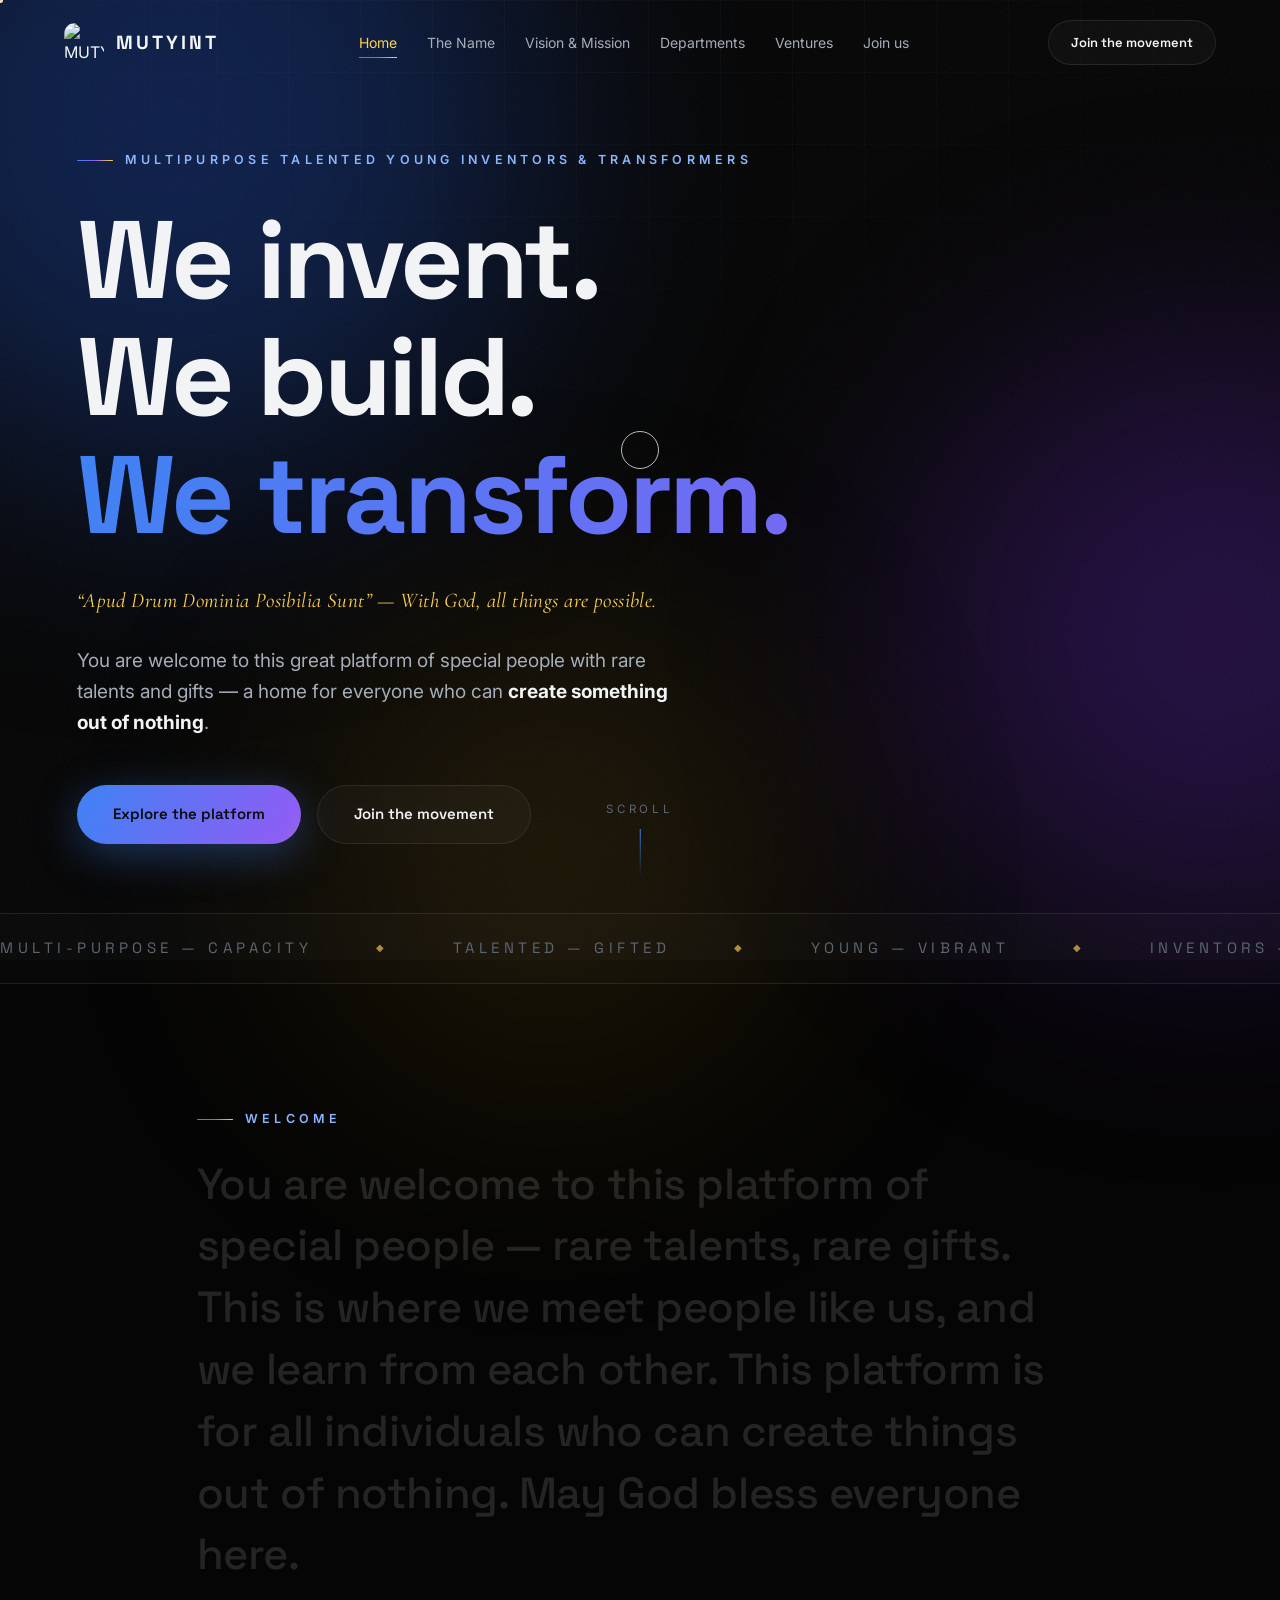
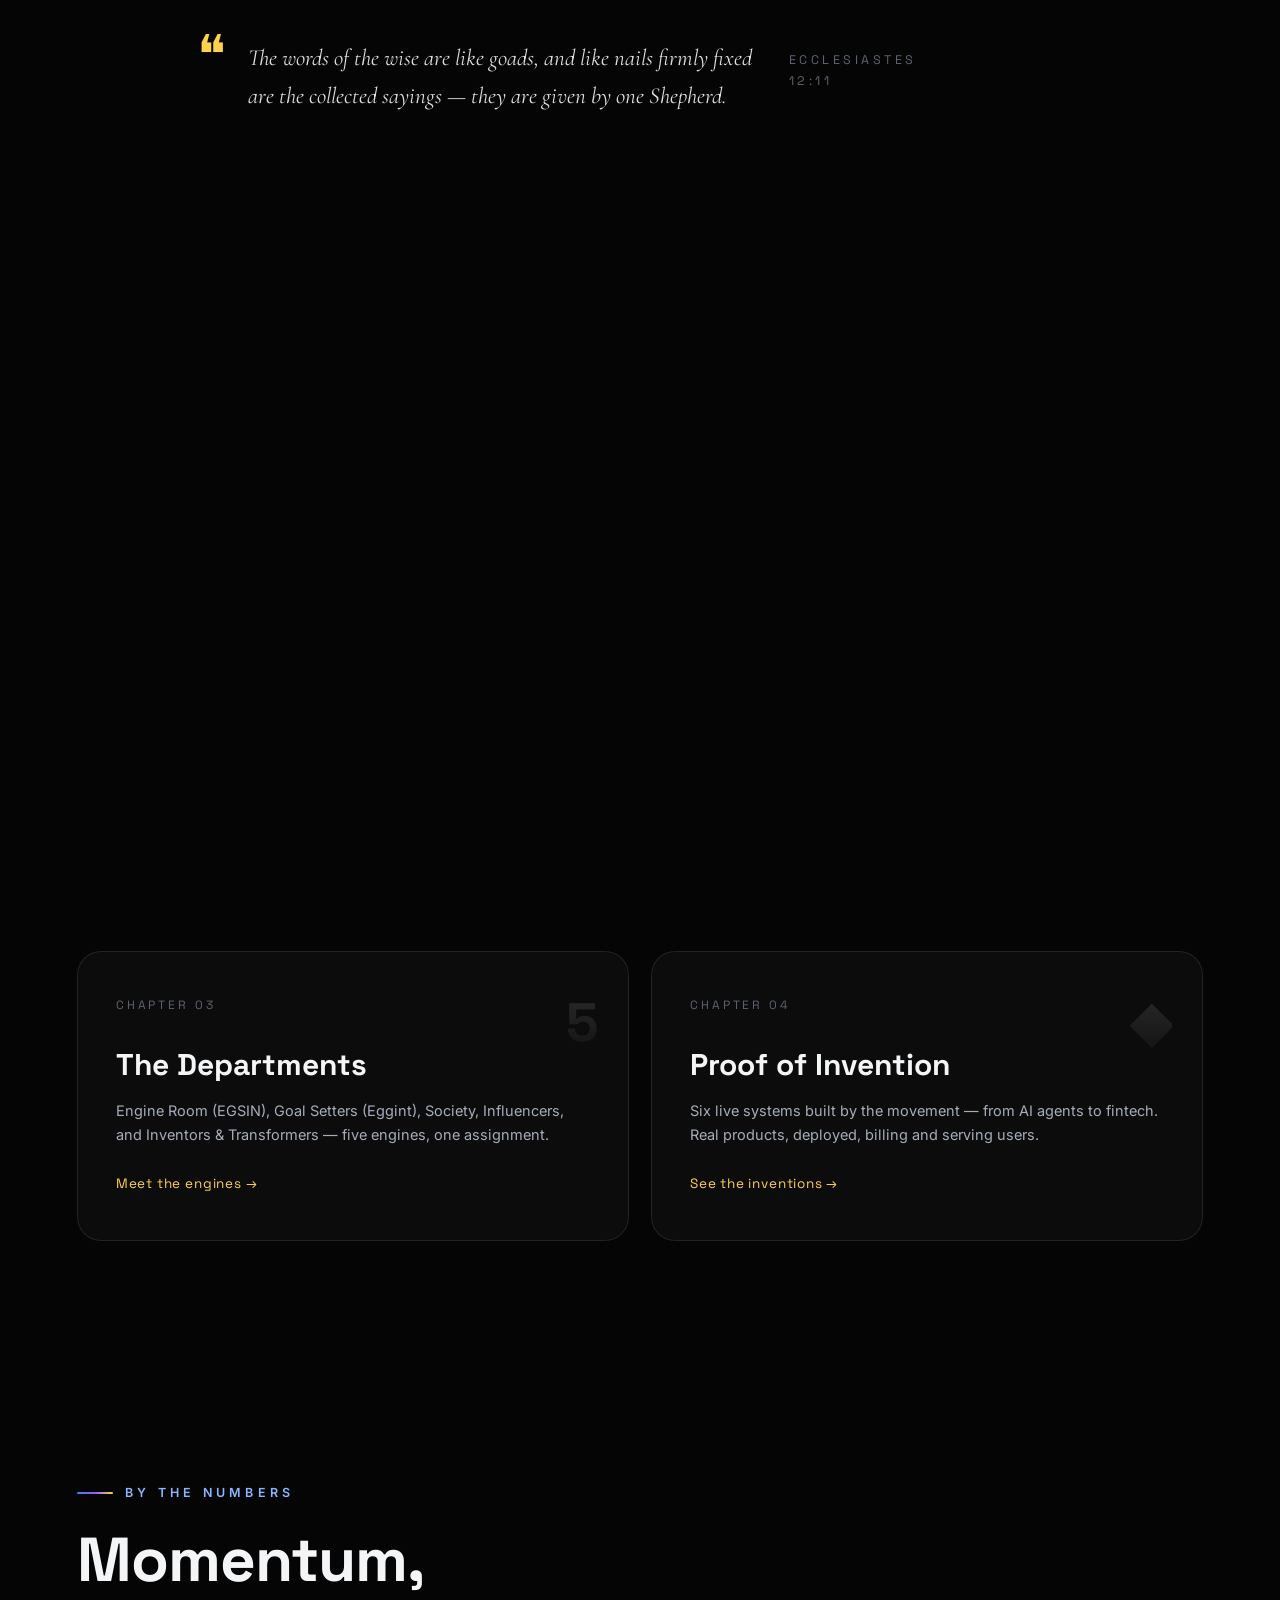
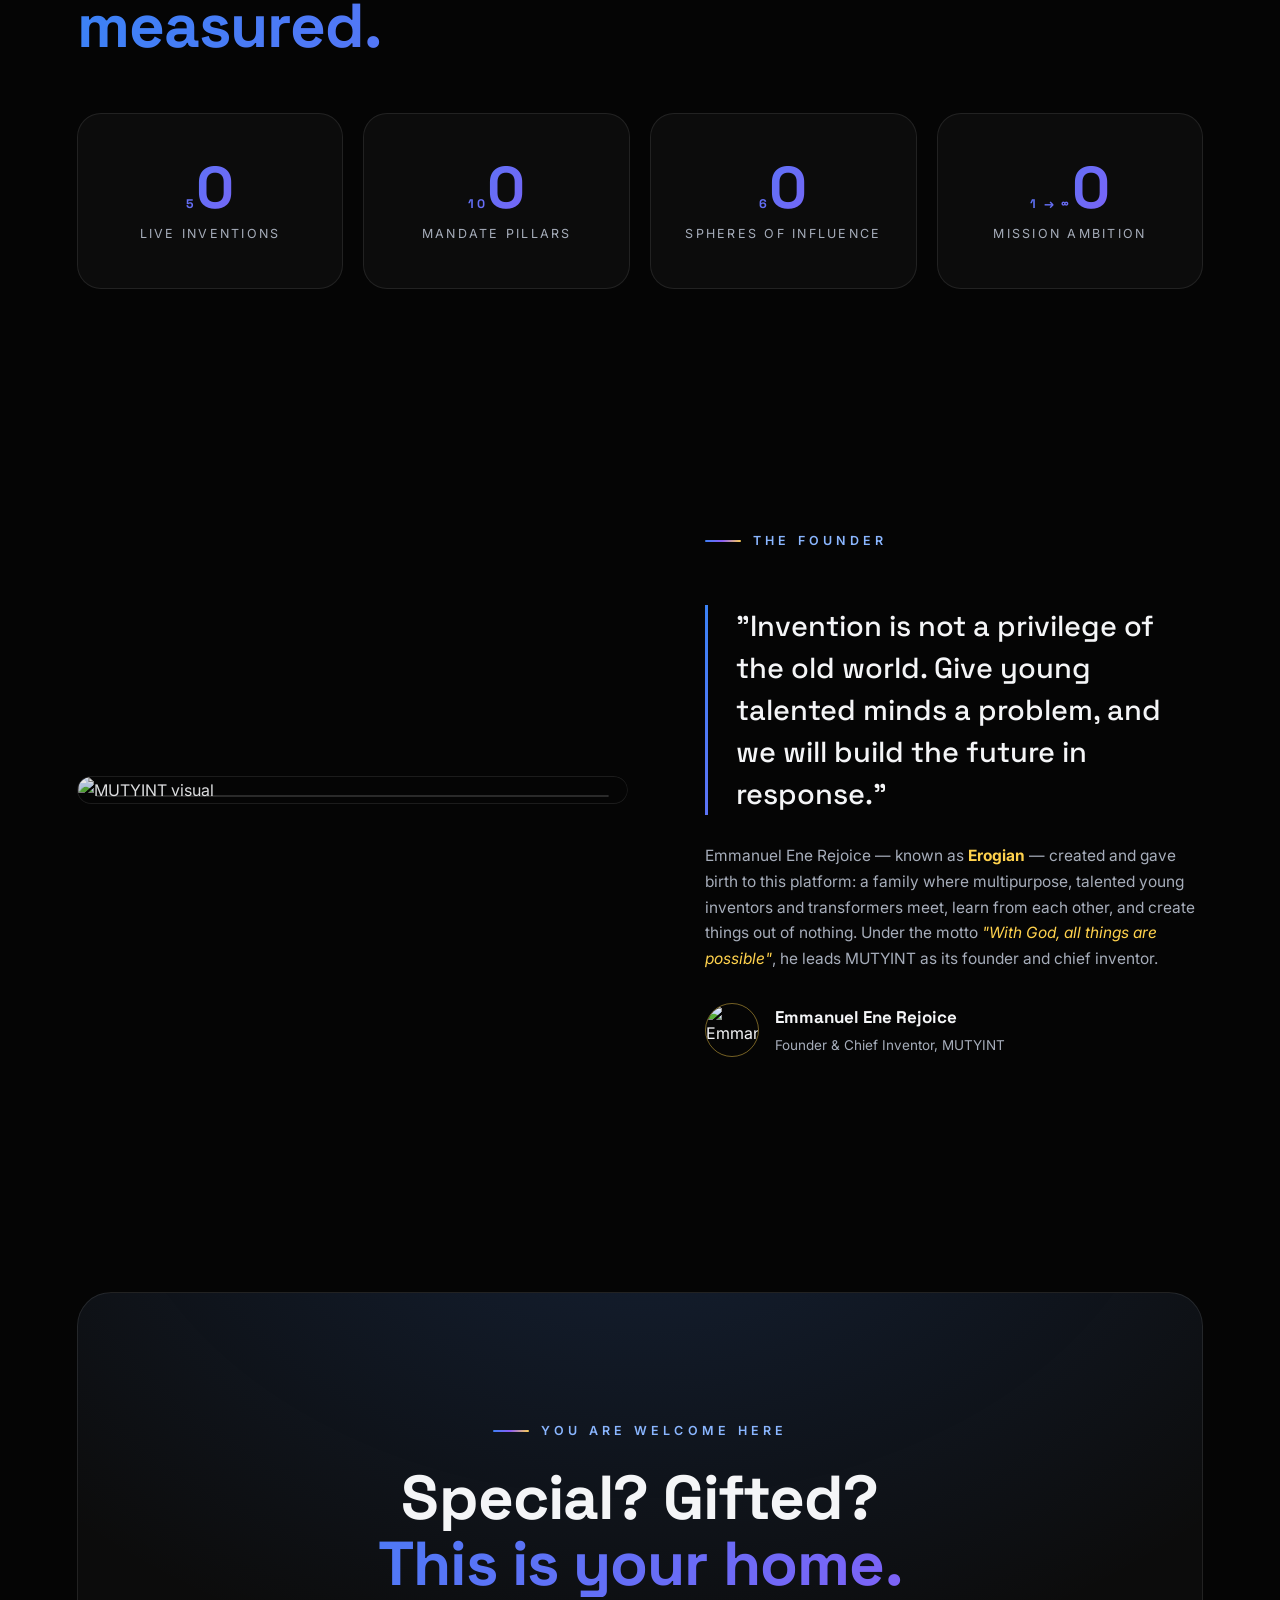
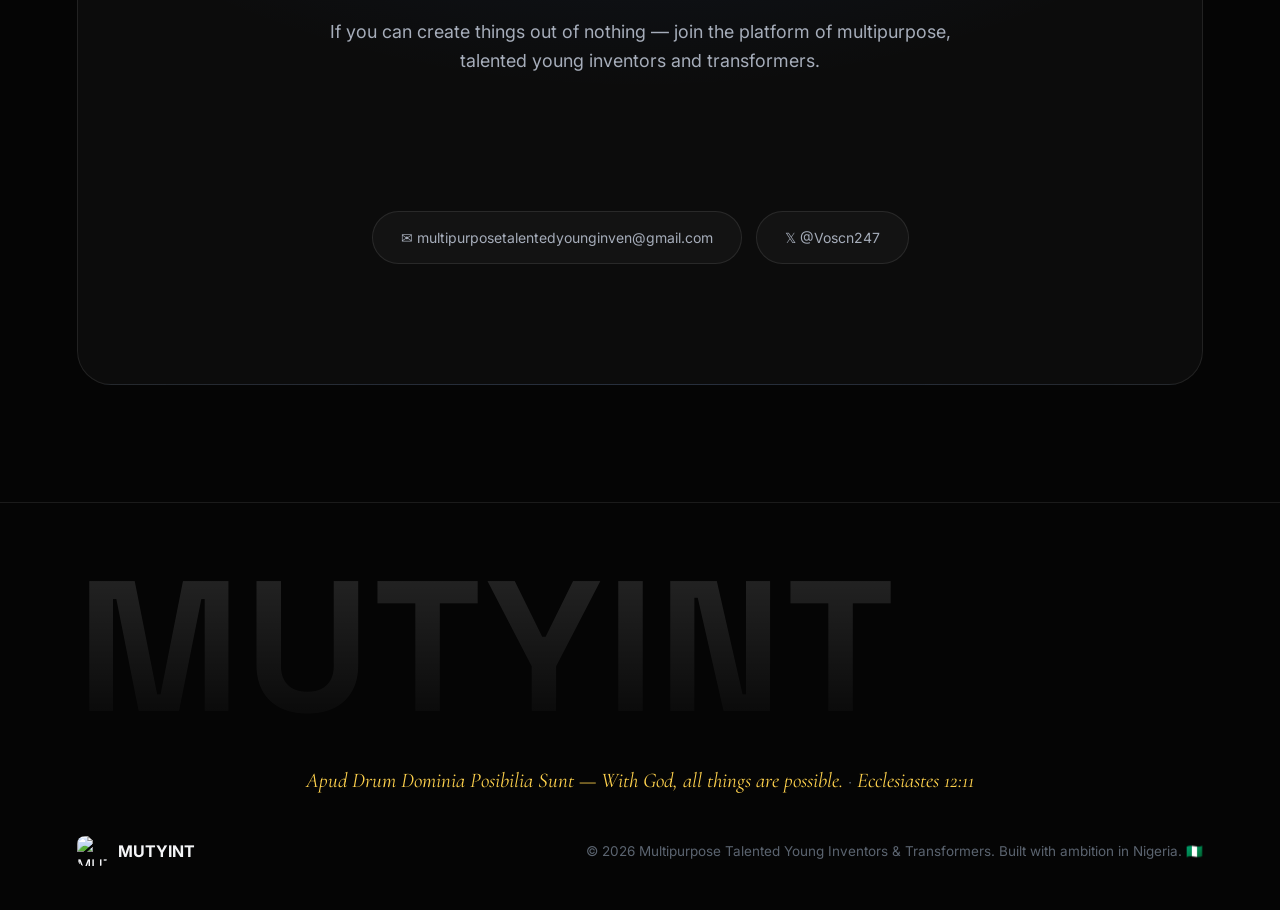
==== commit 2c03f8f7: "Fix: site could freeze at 0% loading on mobile - Preloader now runs first and independently of the r" ====
--- a/index.html
+++ b/index.html
@@ -12,7 +12,10 @@
 <link rel="preconnect" href="https://fonts.googleapis.com">
 <link rel="preconnect" href="https://fonts.gstatic.com" crossorigin>
 <link href="https://fonts.googleapis.com/css2?family=Space+Grotesk:wght@400;500;600;700&family=Inter:wght@300;400;500;600&family=Cormorant+Garamond:ital,wght@1,500&display=swap" rel="stylesheet">
-<script src="https://unpkg.com/lenis@1.1.14/dist/lenis.min.js"></script>
+<script src="https://unpkg.com/lenis@1.1.14/dist/lenis.min.js" defer></script>
+<meta name="whatsapp-domain-verification" content="jy89gti0asyic0h2iix3yxkqtz9yvz">
+<meta name="whatsapp-business-verification" content="jy89gti0asyic0h2iix3yxkqtz9yvz">
+<meta name="facebook-domain-verification" content="jy89gti0asyic0h2iix3yxkqtz9yvz">
 <link rel="stylesheet" href="styles.css">
 <style>
 .hero{min-height:100svh;display:flex;flex-direction:column;justify-content:center;padding:150px clamp(20px,6vw,90px) 70px;max-width:1280px;margin:0 auto;position:relative;z-index:1}
@@ -173,6 +176,6 @@
   </div>
 </footer>
 
-<script src="site.js"></script>
+<script src="site.js" defer></script>
 </body>
 </html>
